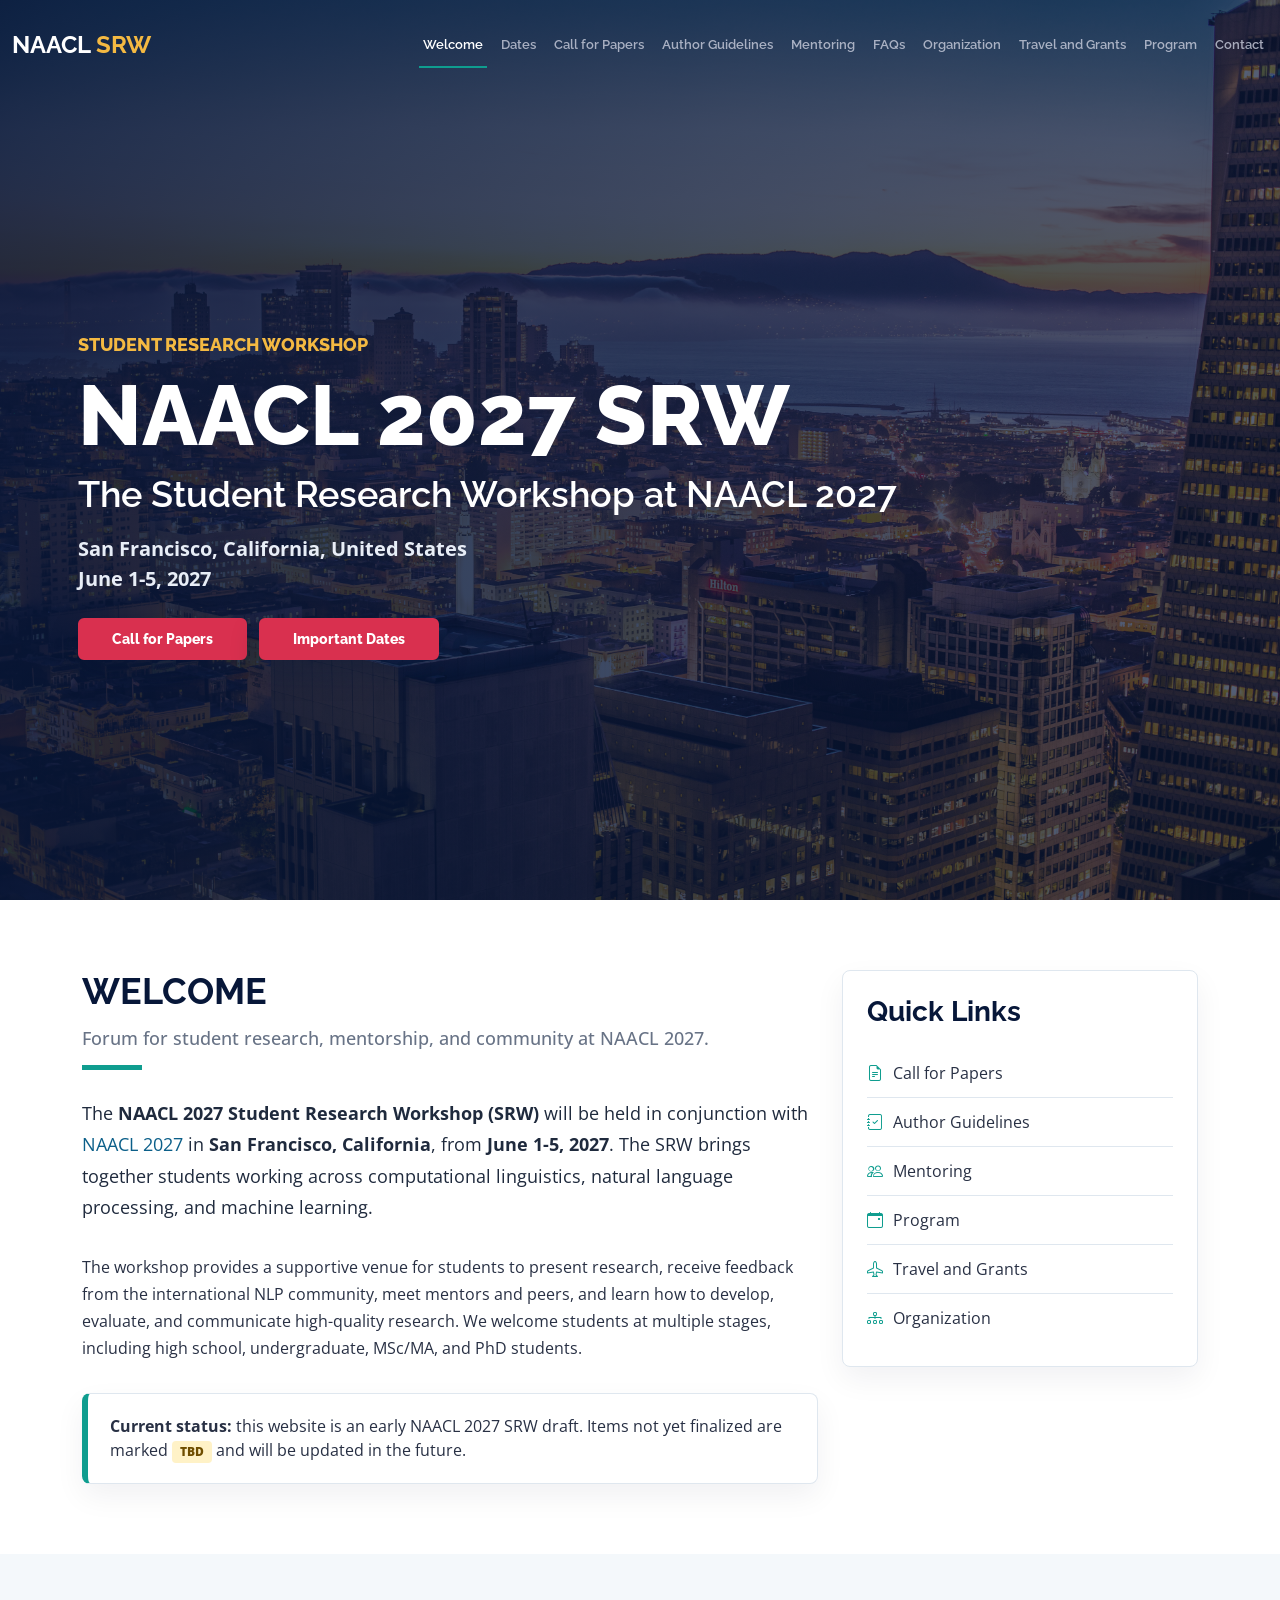
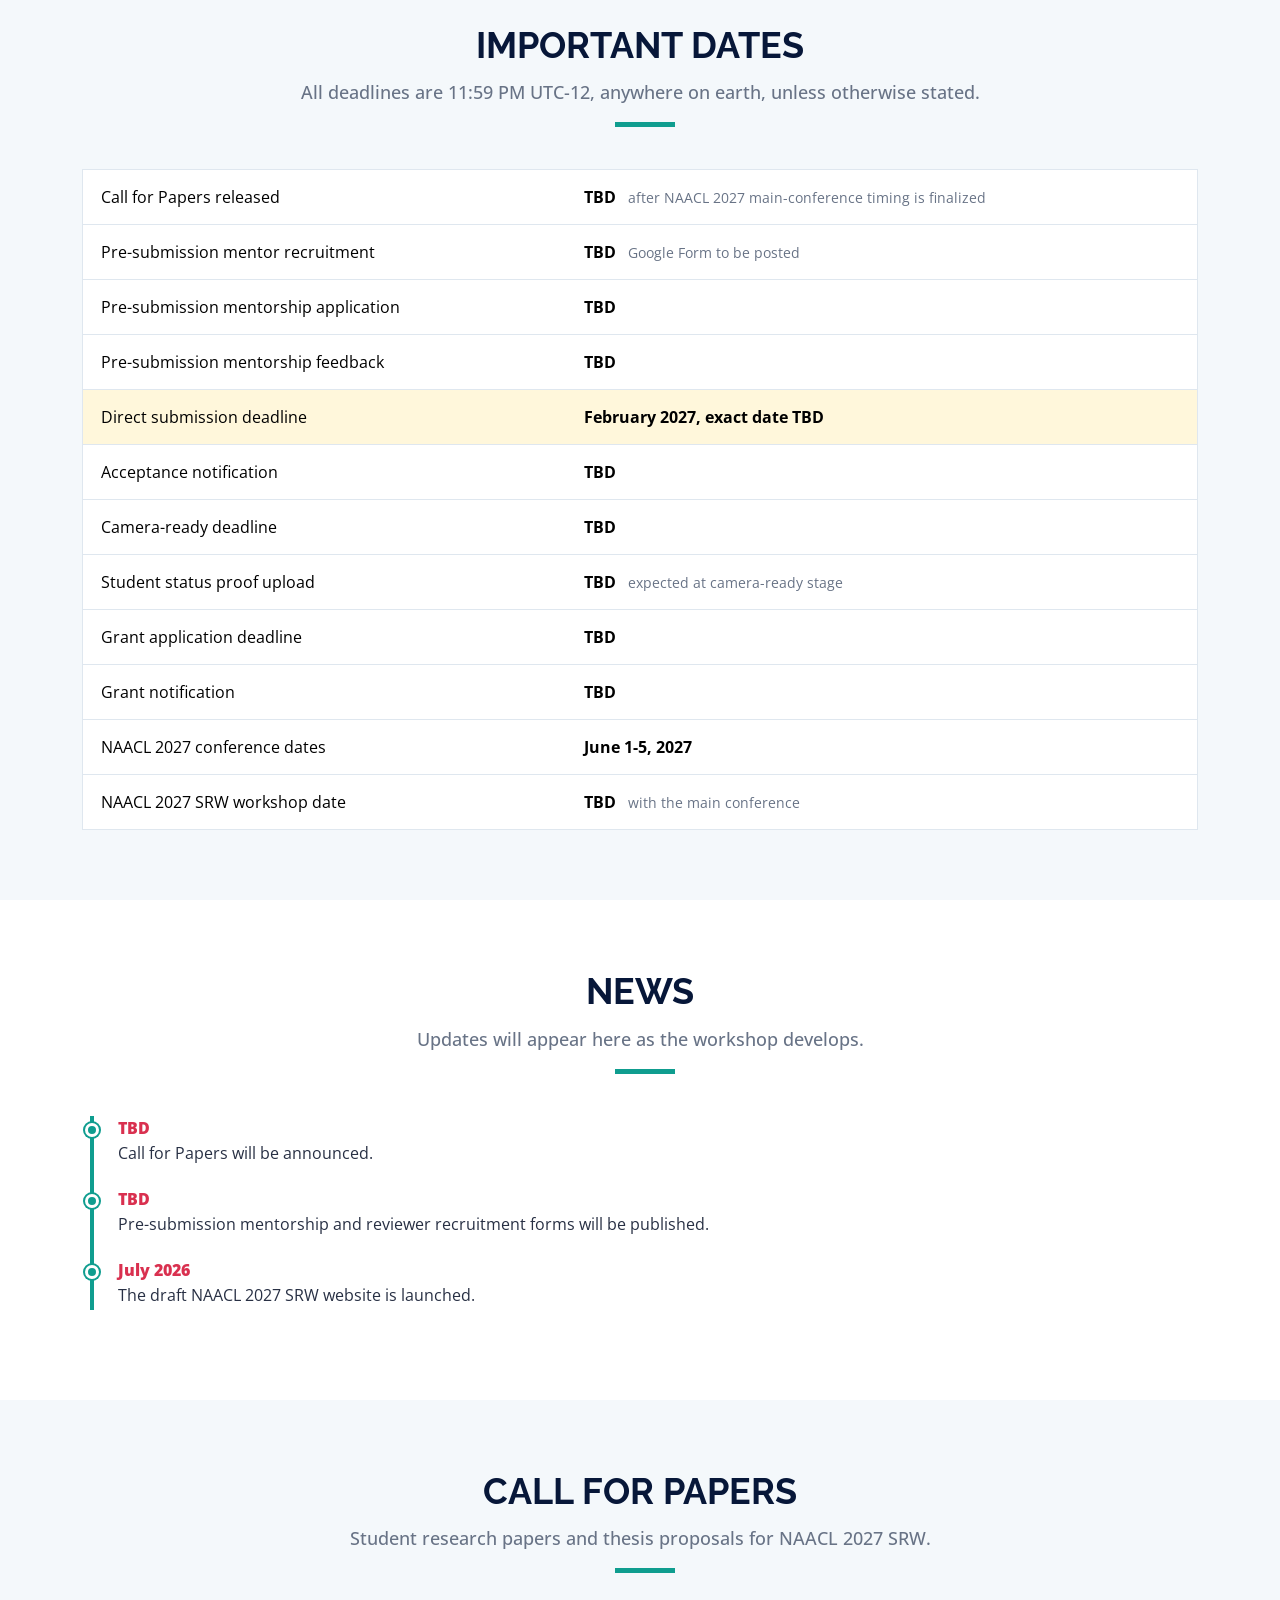
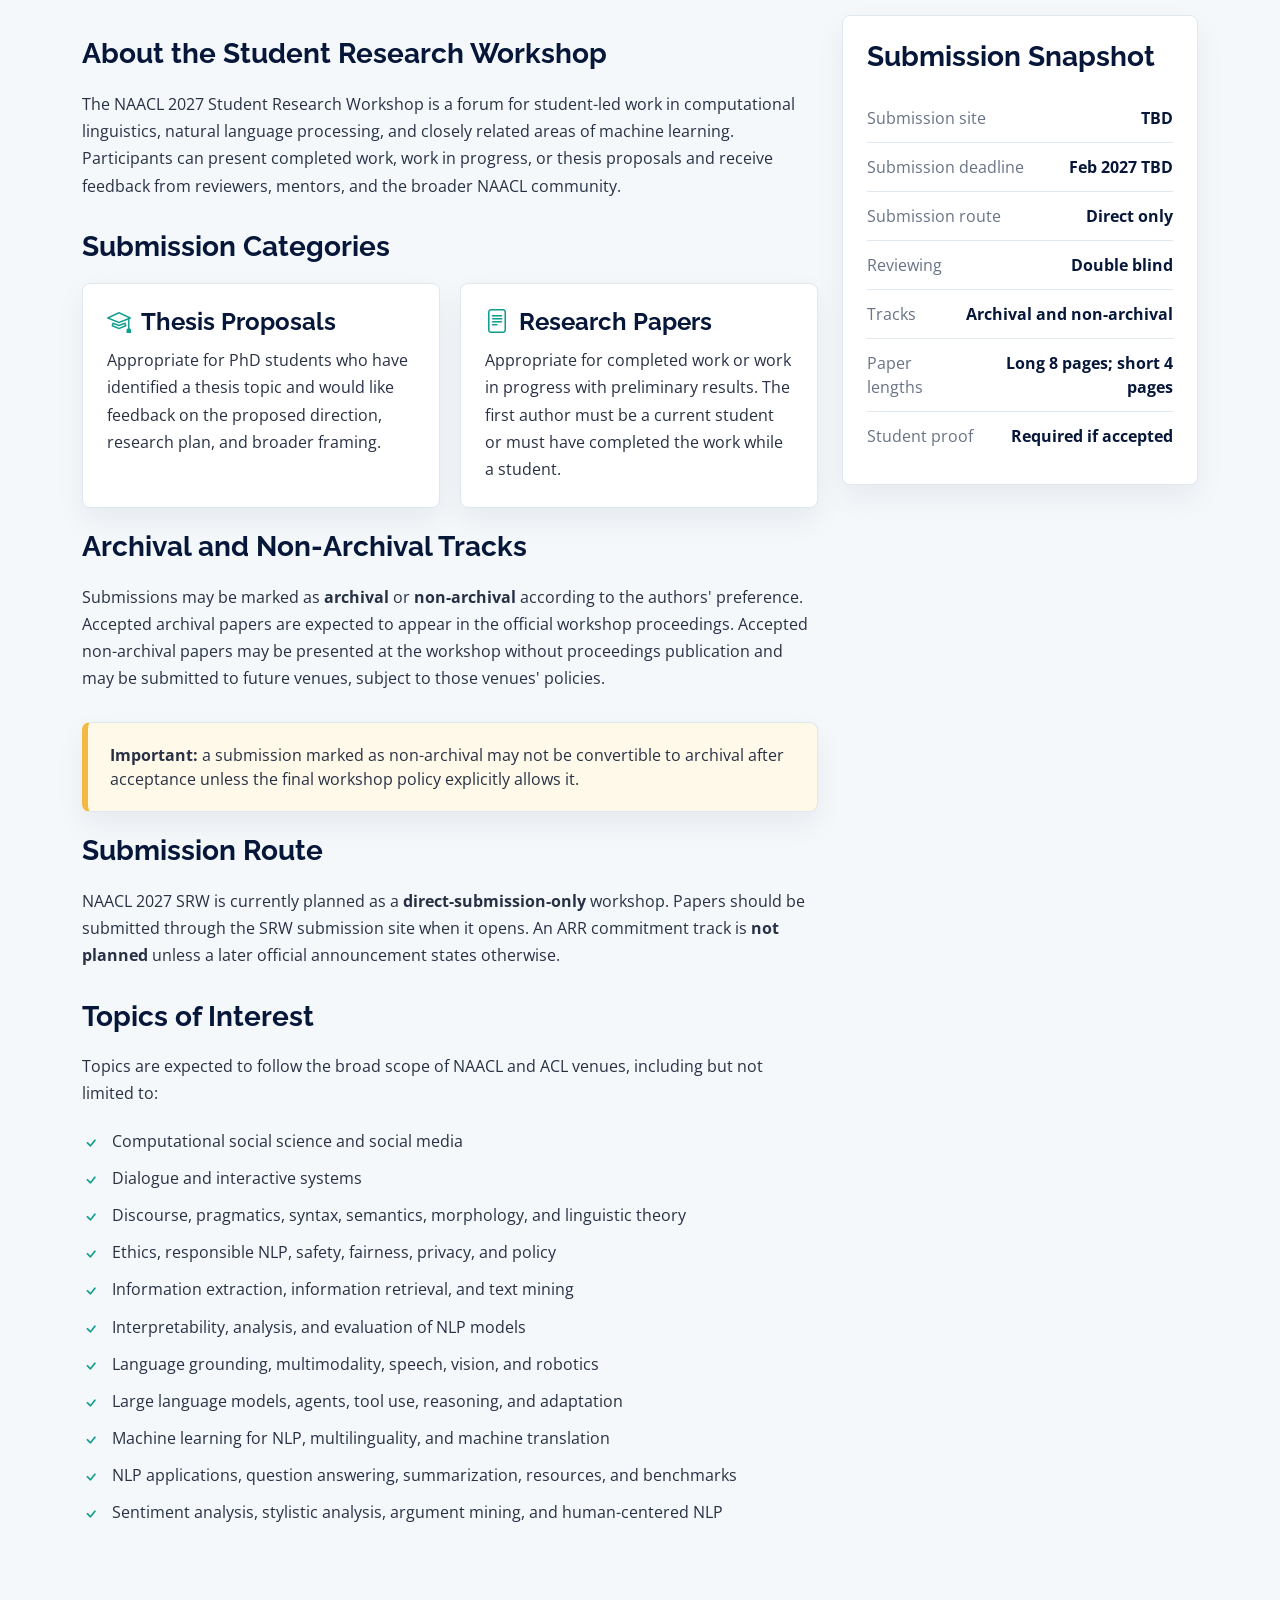
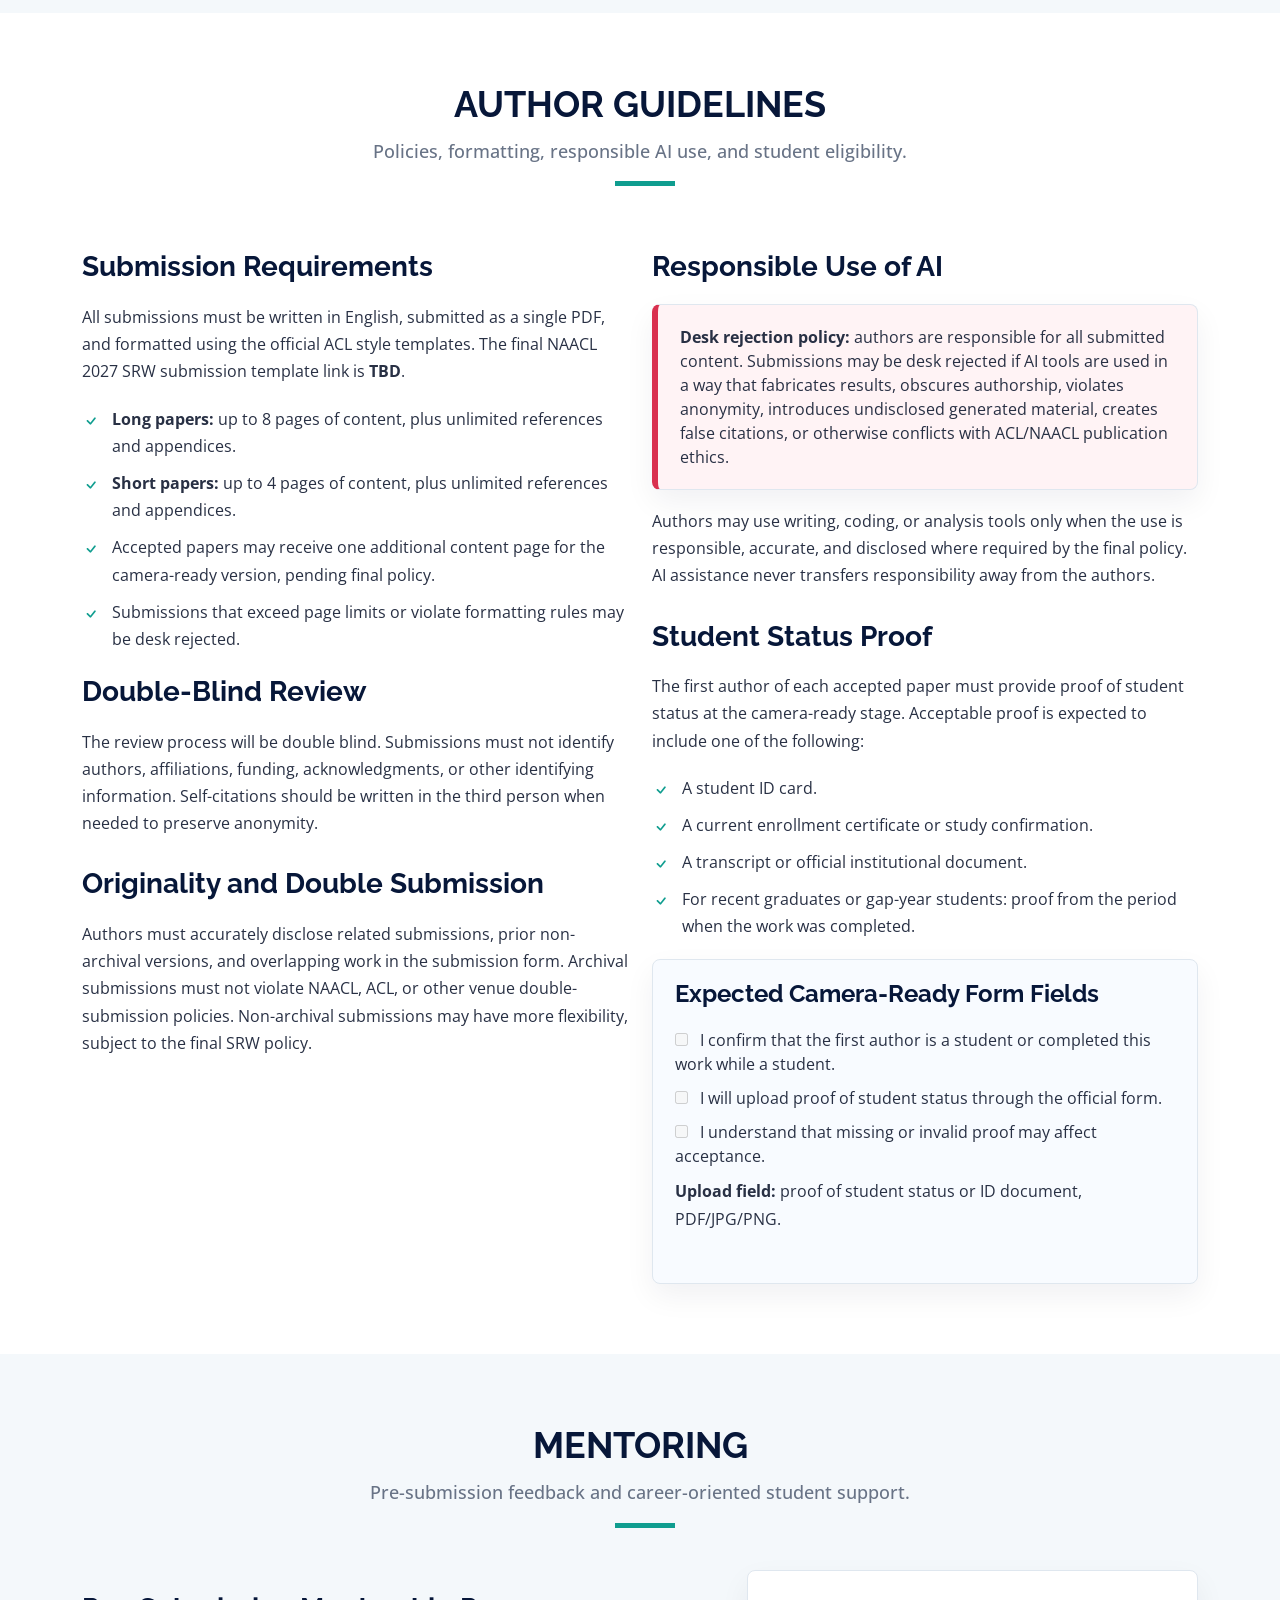
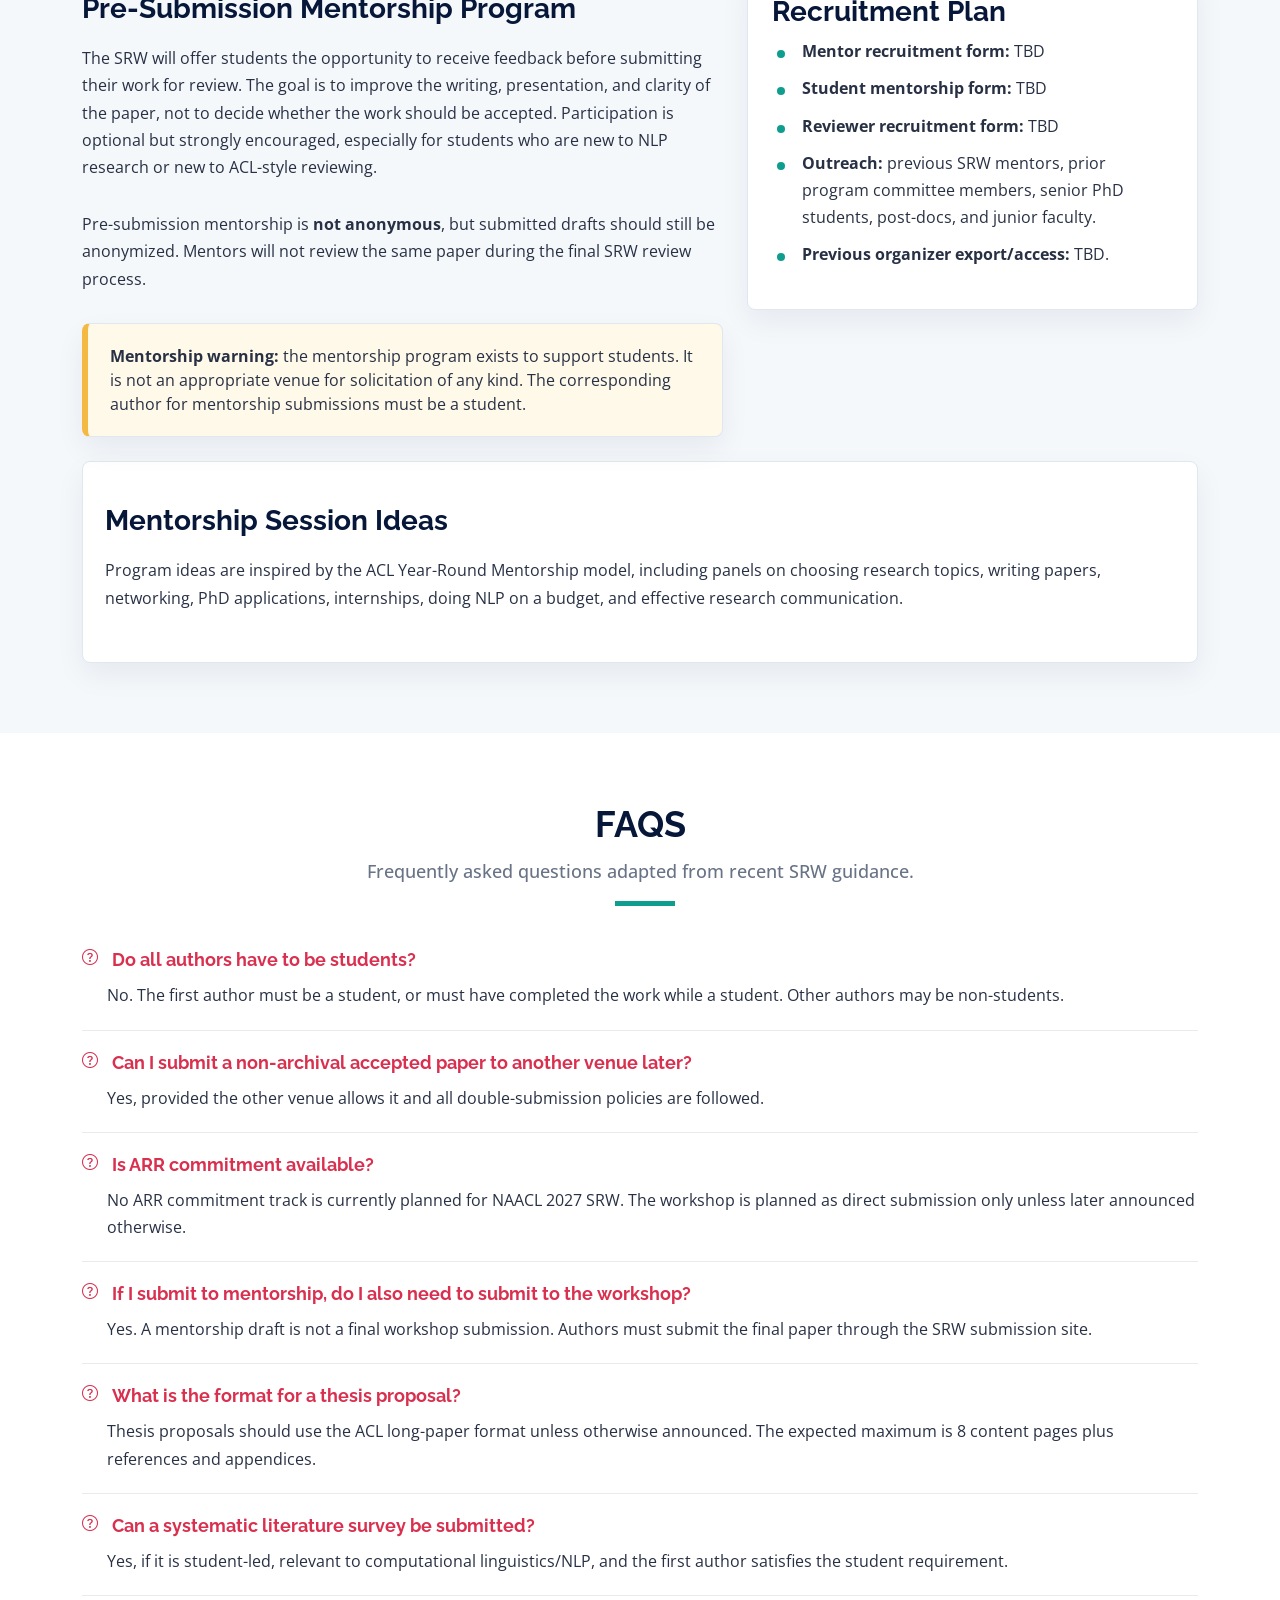
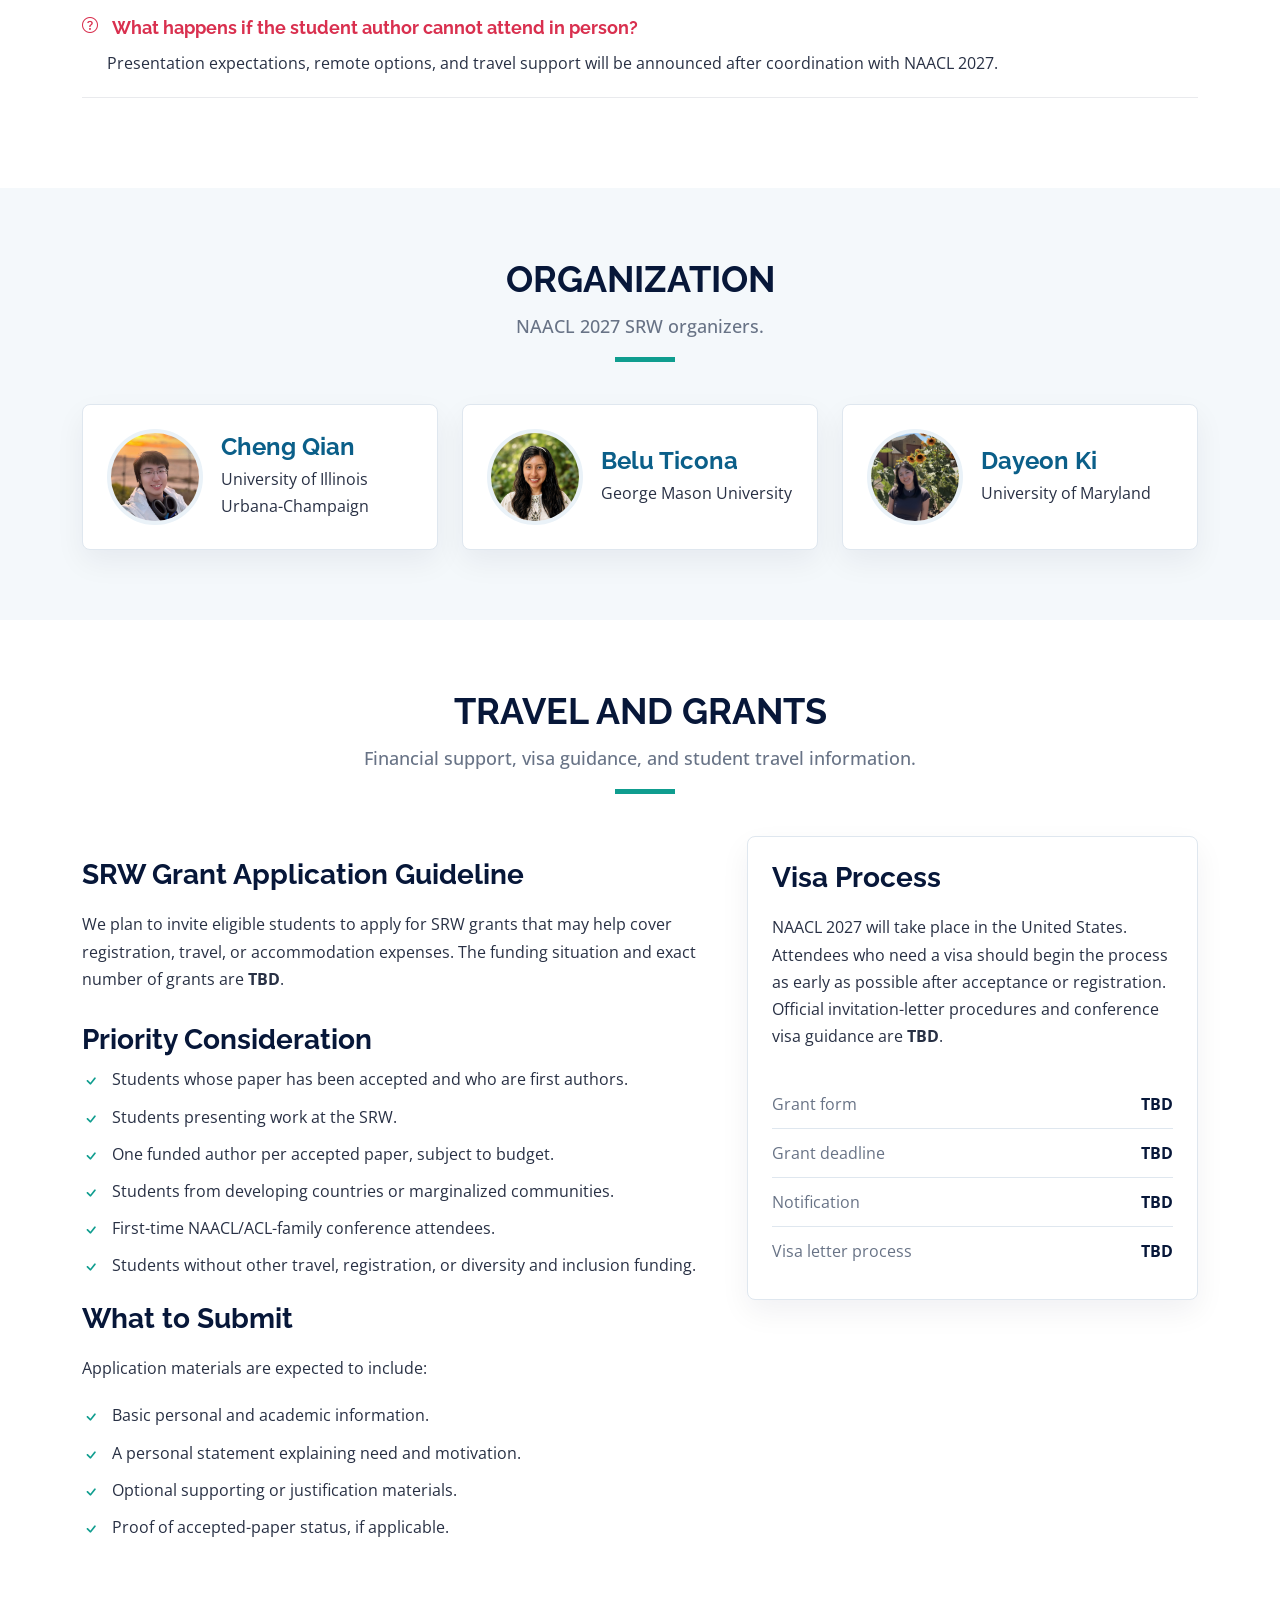
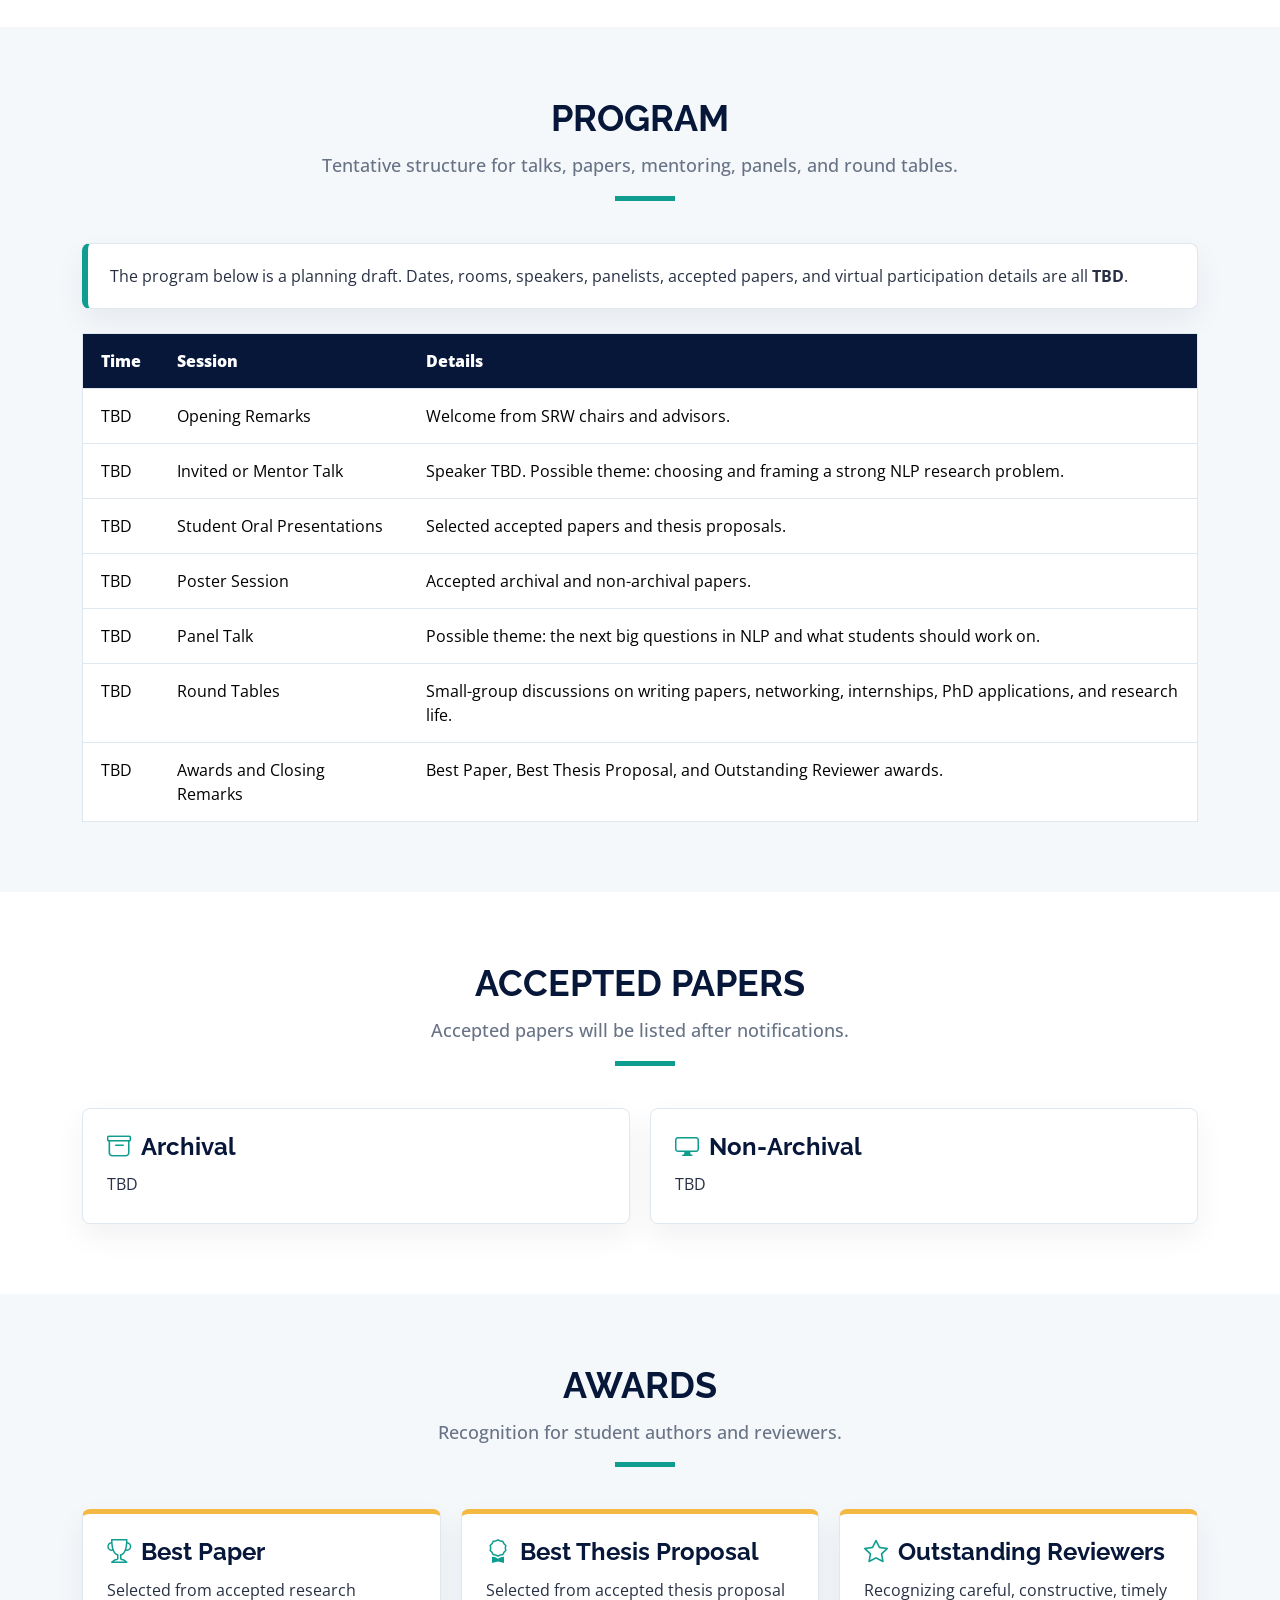
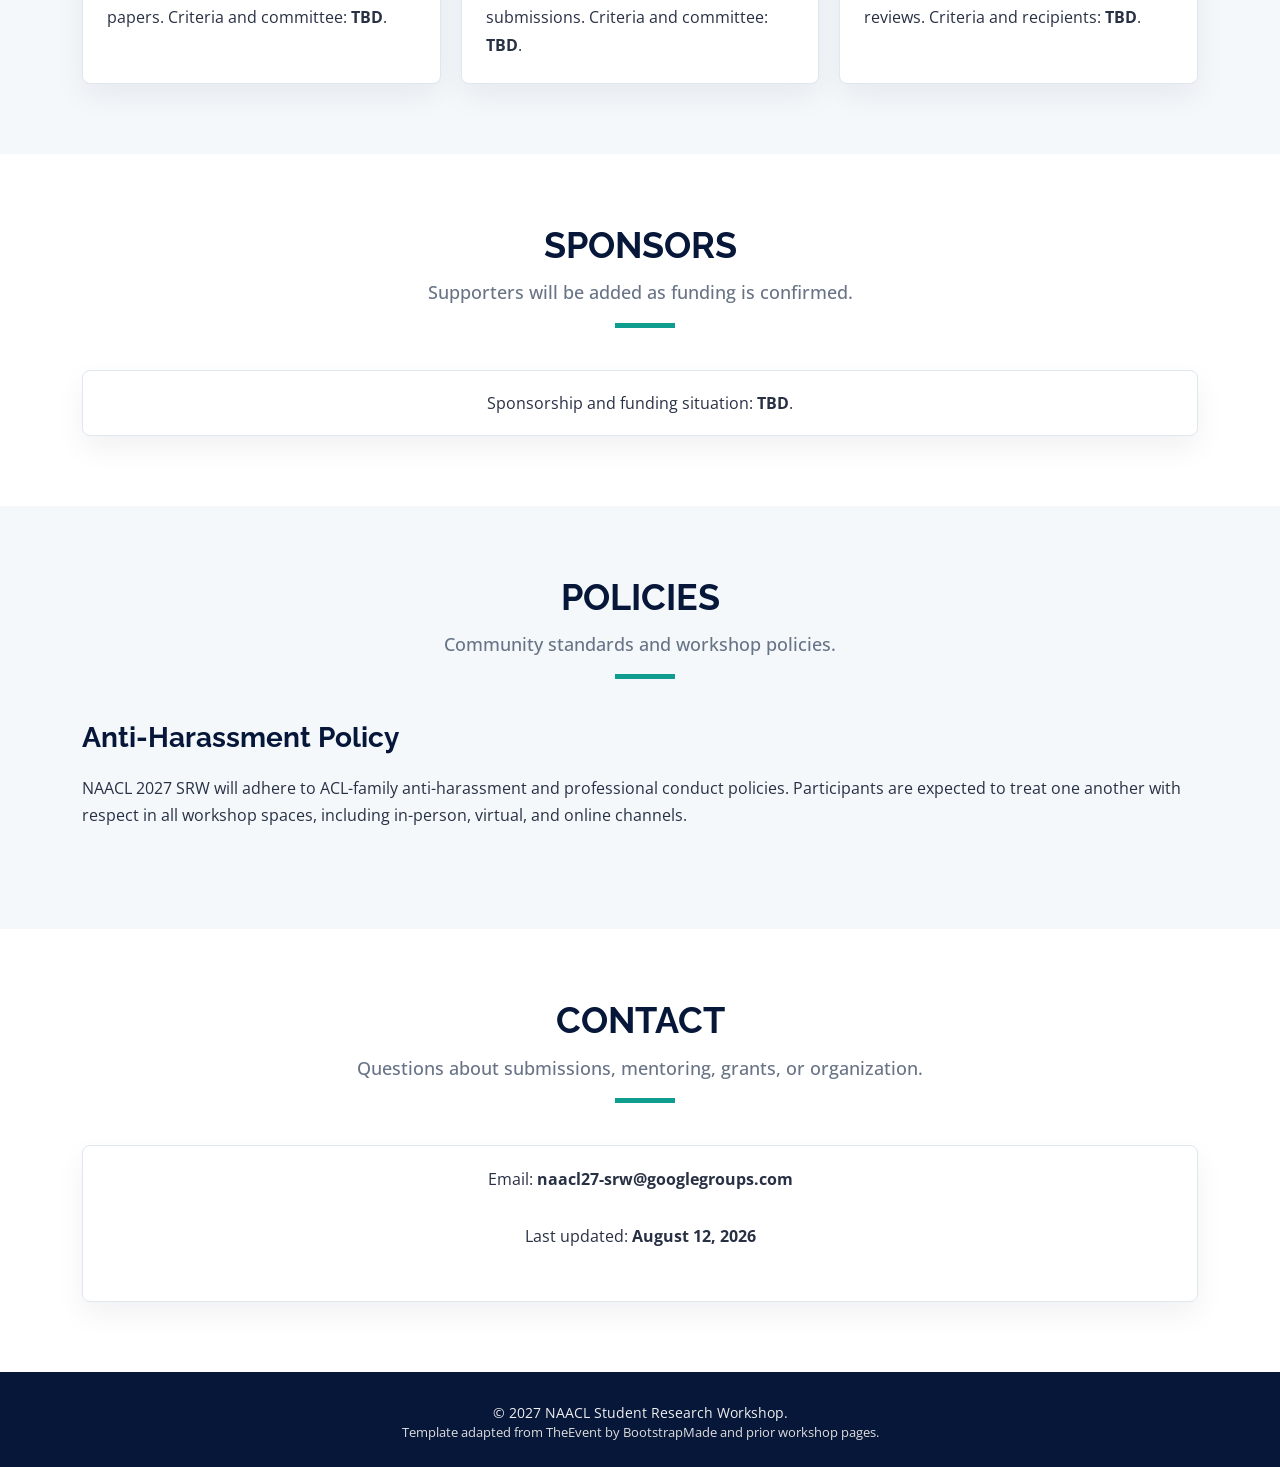
==== index.html @ 35b63b25 "first commit" ====
<!DOCTYPE html>
<html lang="en">

<head>
  <meta charset="utf-8">
  <meta content="width=device-width, initial-scale=1.0" name="viewport">

  <title>NAACL 2027 Student Research Workshop</title>
  <meta content="The NAACL 2027 Student Research Workshop, co-located with NAACL 2027 in San Francisco, California." name="description">
  <meta content="NAACL 2027, Student Research Workshop, SRW, NLP, computational linguistics, mentorship" name="keywords">

  <link href="assets/img/others/acl.png" rel="icon">
  <link href="assets/img/others/acl.png" rel="apple-touch-icon">

  <link href="https://fonts.googleapis.com/css?family=Open+Sans:300,300i,400,400i,700,700i|Raleway:300,400,500,700,800" rel="stylesheet">

  <link href="assets/vendor/aos/aos.css" rel="stylesheet">
  <link href="assets/vendor/bootstrap/css/bootstrap.min.css" rel="stylesheet">
  <link href="assets/vendor/bootstrap-icons/bootstrap-icons.css" rel="stylesheet">
  <link href="assets/vendor/glightbox/css/glightbox.min.css" rel="stylesheet">
  <link href="assets/vendor/swiper/swiper-bundle.min.css" rel="stylesheet">

  <link href="assets/css/style.css" rel="stylesheet">
</head>

<body>

  <header id="header" class="d-flex align-items-center">
    <div class="container-fluid container-xxl d-flex align-items-center">
      <div id="logo" class="me-auto">
        <h1><a href="#hero">NAACL<span> SRW</span></a></h1>
      </div>

      <nav id="navbar" class="navbar order-last order-lg-0">
        <ul>
          <li><a class="nav-link scrollto active" href="#hero">Welcome</a></li>
          <li><a class="nav-link scrollto" href="#dates">Dates</a></li>
          <li><a class="nav-link scrollto" href="#cfp">Call for Papers</a></li>
          <li><a class="nav-link scrollto" href="#author-guidelines">Author Guidelines</a></li>
          <li><a class="nav-link scrollto" href="#mentoring">Mentoring</a></li>
          <li><a class="nav-link scrollto" href="#faq">FAQs</a></li>
          <li><a class="nav-link scrollto" href="#organization">Organization</a></li>
          <li><a class="nav-link scrollto" href="#travel-grants">Travel and Grants</a></li>
          <li><a class="nav-link scrollto" href="#program">Program</a></li>
          <li><a class="nav-link scrollto" href="#contact">Contact</a></li>
        </ul>
        <i class="bi bi-list mobile-nav-toggle"></i>
      </nav>
    </div>
  </header>

  <section id="hero">
    <div class="hero-container" data-aos="zoom-in" data-aos-delay="150">
      <p class="hero-kicker">Student Research Workshop</p>
      <h1>NAACL 2027 SRW</h1>
      <h2>The Student Research Workshop at NAACL 2027</h2>
      <p class="hero-location">
        San Francisco, California, United States<br>
        June 1-5, 2027
      </p>
      <div class="hero-actions">
        <a class="about-btn scrollto" href="#cfp">Call for Papers</a>
        <a class="about-btn scrollto" href="#dates">Important Dates</a>
      </div>
    </div>
  </section>

  <main id="main">

    <section id="welcome" class="section-light">
      <div class="container" data-aos="fade-up">
        <div class="row gy-4 align-items-start">
          <div class="col-lg-8">
            <div class="section-header section-header-left">
              <h2>Welcome</h2>
              <p>Forum for student research, mentorship, and community at NAACL 2027.</p>
            </div>
            <p class="lead-copy">
              The <strong>NAACL 2027 Student Research Workshop (SRW)</strong> will be held in conjunction with
              <a href="https://2027.naacl.org/" target="_blank" rel="noopener noreferrer">NAACL 2027</a> in
              <strong>San Francisco, California</strong>, from <strong>June 1-5, 2027</strong>. The SRW brings together
              students working across computational linguistics, natural language processing, and machine learning.
            </p>
            <p>
              The workshop provides a supportive venue for students to present research, receive feedback from the
              international NLP community, meet mentors and peers, and learn how to develop, evaluate, and communicate
              high-quality research. We welcome students at multiple stages, including high school, undergraduate,
              MSc/MA, and PhD students.
            </p>
            <div class="notice-card accent-card">
              <strong>Current status:</strong> this website is an early NAACL 2027 SRW draft. Items not yet finalized are marked <span class="tag tag-soft">TBD</span> and will be updated in the future.
            </div>
          </div>
          <div class="col-lg-4">
            <div class="side-panel">
              <h3>Quick Links</h3>
              <a href="#cfp"><i class="bi bi-file-earmark-text"></i> Call for Papers</a>
              <a href="#author-guidelines"><i class="bi bi-journal-check"></i> Author Guidelines</a>
              <a href="#mentoring"><i class="bi bi-people"></i> Mentoring</a>
              <a href="#program"><i class="bi bi-calendar-event"></i> Program</a>
              <a href="#travel-grants"><i class="bi bi-airplane"></i> Travel and Grants</a>
              <a href="#organization"><i class="bi bi-diagram-3"></i> Organization</a>
            </div>
          </div>
        </div>
      </div>
    </section>

    <section id="dates" class="section-with-bg">
      <div class="container" data-aos="fade-up">
        <div class="section-header">
          <h2>Important Dates</h2>
          <p>All deadlines are 11:59 PM UTC-12, anywhere on earth, unless otherwise stated.</p>
        </div>

        <div class="table-responsive">
          <table class="schedule-table table align-middle">
            <tbody>
              <tr>
                <td>Call for Papers released</td>
                <td><strong>TBD</strong> <span class="muted-note">after NAACL 2027 main-conference timing is finalized</span></td>
              </tr>
              <tr>
                <td>Pre-submission mentor recruitment</td>
                <td><strong>TBD</strong> <span class="muted-note">Google Form to be posted</span></td>
              </tr>
              <tr>
                <td>Pre-submission mentorship application</td>
                <td><strong>TBD</strong></td>
              </tr>
              <tr>
                <td>Pre-submission mentorship feedback</td>
                <td><strong>TBD</strong></td>
              </tr>
              <tr class="highlight-row">
                <td>Direct submission deadline</td>
                <td><strong>February 2027, exact date TBD</strong></td>
              </tr>
              <tr>
                <td>Acceptance notification</td>
                <td><strong>TBD</strong></td>
              </tr>
              <tr>
                <td>Camera-ready deadline</td>
                <td><strong>TBD</strong></td>
              </tr>
              <tr>
                <td>Student status proof upload</td>
                <td><strong>TBD</strong> <span class="muted-note">expected at camera-ready stage</span></td>
              </tr>
              <tr>
                <td>Grant application deadline</td>
                <td><strong>TBD</strong></td>
              </tr>
              <tr>
                <td>Grant notification</td>
                <td><strong>TBD</strong></td>
              </tr>
              <tr>
                <td>NAACL 2027 conference dates</td>
                <td><strong>June 1-5, 2027</strong></td>
              </tr>
              <tr>
                <td>NAACL 2027 SRW workshop date</td>
                <td><strong>TBD</strong> <span class="muted-note">with the main conference</span></td>
              </tr>
            </tbody>
          </table>
        </div>
      </div>
    </section>

    <section id="news">
      <div class="container" data-aos="fade-up">
        <div class="section-header">
          <h2>News</h2>
          <p>Updates will appear here as the workshop develops.</p>
        </div>
        <div class="timeline-list">
          <div class="timeline-item">
            <span>TBD</span>
            <p>Call for Papers will be announced.</p>
          </div>
          <div class="timeline-item">
            <span>TBD</span>
            <p>Pre-submission mentorship and reviewer recruitment forms will be published.</p>
          </div>
          <div class="timeline-item">
            <span>July 2026</span>
            <p>The draft NAACL 2027 SRW website is launched.</p>
          </div>
        </div>
      </div>
    </section>

    <section id="cfp" class="section-with-bg">
      <div class="container" data-aos="fade-up">
        <div class="section-header">
          <h2>Call for Papers</h2>
          <p>Student research papers and thesis proposals for NAACL 2027 SRW.</p>
        </div>

        <div class="row gy-4">
          <div class="col-lg-8">
            <h3>About the Student Research Workshop</h3>
            <p>
              The NAACL 2027 Student Research Workshop is a forum for student-led work in computational linguistics,
              natural language processing, and closely related areas of machine learning. Participants can present
              completed work, work in progress, or thesis proposals and receive feedback from reviewers, mentors, and
              the broader NAACL community.
            </p>

            <h3>Submission Categories</h3>
            <div class="info-grid two-col">
              <div class="info-card">
                <h4><i class="bi bi-mortarboard"></i> Thesis Proposals</h4>
                <p>
                  Appropriate for PhD students who have identified a thesis topic and would like feedback on the
                  proposed direction, research plan, and broader framing.
                </p>
              </div>
              <div class="info-card">
                <h4><i class="bi bi-file-text"></i> Research Papers</h4>
                <p>
                  Appropriate for completed work or work in progress with preliminary results. The first author must
                  be a current student or must have completed the work while a student.
                </p>
              </div>
            </div>

            <h3>Archival and Non-Archival Tracks</h3>
            <p>
              Submissions may be marked as <strong>archival</strong> or <strong>non-archival</strong> according to the
              authors' preference. Accepted archival papers are expected to appear in the official workshop proceedings.
              Accepted non-archival papers may be presented at the workshop without proceedings publication and may be
              submitted to future venues, subject to those venues' policies.
            </p>
            <div class="notice-card warning-card">
              <strong>Important:</strong> a submission marked as non-archival may not be convertible to archival after
              acceptance unless the final workshop policy explicitly allows it.
            </div>

            <h3>Submission Route</h3>
            <p>
              NAACL 2027 SRW is currently planned as a <strong>direct-submission-only</strong> workshop. Papers should
              be submitted through the SRW submission site when it opens. An ARR commitment track is
              <strong>not planned</strong> unless a later official announcement states otherwise.
            </p>

            <h3>Topics of Interest</h3>
            <p>Topics are expected to follow the broad scope of NAACL and ACL venues, including but not limited to:</p>
            <ul class="check-list">
              <li>Computational social science and social media</li>
              <li>Dialogue and interactive systems</li>
              <li>Discourse, pragmatics, syntax, semantics, morphology, and linguistic theory</li>
              <li>Ethics, responsible NLP, safety, fairness, privacy, and policy</li>
              <li>Information extraction, information retrieval, and text mining</li>
              <li>Interpretability, analysis, and evaluation of NLP models</li>
              <li>Language grounding, multimodality, speech, vision, and robotics</li>
              <li>Large language models, agents, tool use, reasoning, and adaptation</li>
              <li>Machine learning for NLP, multilinguality, and machine translation</li>
              <li>NLP applications, question answering, summarization, resources, and benchmarks</li>
              <li>Sentiment analysis, stylistic analysis, argument mining, and human-centered NLP</li>
            </ul>
          </div>

          <div class="col-lg-4">
            <div class="side-panel sticky-panel">
              <h3>Submission Snapshot</h3>
              <div class="snapshot-row">
                <span>Submission site</span>
                <strong>TBD</strong>
              </div>
              <div class="snapshot-row">
                <span>Submission deadline</span>
                <strong>Feb 2027 TBD</strong>
              </div>
              <div class="snapshot-row">
                <span>Submission route</span>
                <strong>Direct only</strong>
              </div>
              <div class="snapshot-row">
                <span>Reviewing</span>
                <strong>Double blind</strong>
              </div>
              <div class="snapshot-row">
                <span>Tracks</span>
                <strong>Archival and non-archival</strong>
              </div>
              <div class="snapshot-row">
                <span>Paper lengths</span>
                <strong>Long 8 pages; short 4 pages</strong>
              </div>
              <div class="snapshot-row">
                <span>Student proof</span>
                <strong>Required if accepted</strong>
              </div>
            </div>
          </div>
        </div>
      </div>
    </section>

    <section id="author-guidelines">
      <div class="container" data-aos="fade-up">
        <div class="section-header">
          <h2>Author Guidelines</h2>
          <p>Policies, formatting, responsible AI use, and student eligibility.</p>
        </div>

        <div class="row gy-4">
          <div class="col-lg-6">
            <h3>Submission Requirements</h3>
            <p>
              All submissions must be written in English, submitted as a single PDF, and formatted using the official
              ACL style templates. The final NAACL 2027 SRW submission template link is <strong>TBD</strong>.
            </p>
            <ul class="check-list">
              <li><strong>Long papers:</strong> up to 8 pages of content, plus unlimited references and appendices.</li>
              <li><strong>Short papers:</strong> up to 4 pages of content, plus unlimited references and appendices.</li>
              <li>Accepted papers may receive one additional content page for the camera-ready version, pending final policy.</li>
              <li>Submissions that exceed page limits or violate formatting rules may be desk rejected.</li>
            </ul>

            <h3>Double-Blind Review</h3>
            <p>
              The review process will be double blind. Submissions must not identify authors, affiliations, funding,
              acknowledgments, or other identifying information. Self-citations should be written in the third person
              when needed to preserve anonymity.
            </p>

            <h3>Originality and Double Submission</h3>
            <p>
              Authors must accurately disclose related submissions, prior non-archival versions, and overlapping work in
              the submission form. Archival submissions must not violate NAACL, ACL, or other venue double-submission
              policies. Non-archival submissions may have more flexibility, subject to the final SRW policy.
            </p>
          </div>

          <div class="col-lg-6">
            <h3>Responsible Use of AI</h3>
            <div class="notice-card danger-card">
              <strong>Desk rejection policy:</strong> authors are responsible for all submitted content. Submissions may
              be desk rejected if AI tools are used in a way that fabricates results, obscures authorship, violates
              anonymity, introduces undisclosed generated material, creates false citations, or otherwise conflicts with
              ACL/NAACL publication ethics.
            </div>
            <p>
              Authors may use writing, coding, or analysis tools only when the use is responsible, accurate, and
              disclosed where required by the final policy. AI assistance never transfers responsibility away from the
              authors.
            </p>

            <h3>Student Status Proof</h3>
            <p>
              The first author of each accepted paper must provide proof of student status at the camera-ready stage.
              Acceptable proof is expected to include one of the following:
            </p>
            <ul class="check-list">
              <li>A student ID card.</li>
              <li>A current enrollment certificate or study confirmation.</li>
              <li>A transcript or official institutional document.</li>
              <li>For recent graduates or gap-year students: proof from the period when the work was completed.</li>
            </ul>
            <div class="form-preview">
              <h4>Expected Camera-Ready Form Fields</h4>
              <label><input type="checkbox" disabled> I confirm that the first author is a student or completed this work while a student.</label>
              <label><input type="checkbox" disabled> I will upload proof of student status through the official form.</label>
              <label><input type="checkbox" disabled> I understand that missing or invalid proof may affect acceptance.</label>
              <p><strong>Upload field:</strong> proof of student status or ID document, PDF/JPG/PNG.</p>
            </div>
          </div>
        </div>
      </div>
    </section>

    <section id="mentoring" class="section-with-bg">
      <div class="container" data-aos="fade-up">
        <div class="section-header">
          <h2>Mentoring</h2>
          <p>Pre-submission feedback and career-oriented student support.</p>
        </div>

        <div class="row gy-4">
          <div class="col-lg-7">
            <h3>Pre-Submission Mentorship Program</h3>
            <p>
              The SRW will offer students the opportunity to receive feedback before submitting their work for review.
              The goal is to improve the writing, presentation, and clarity of the paper, not to decide whether the work
              should be accepted. Participation is optional but strongly encouraged, especially for students who are new
              to NLP research or new to ACL-style reviewing.
            </p>
            <p>
              Pre-submission mentorship is <strong>not anonymous</strong>, but submitted drafts should still be
              anonymized. Mentors will not review the same paper during the final SRW review process.
            </p>
            <div class="notice-card warning-card">
              <strong>Mentorship warning:</strong> the mentorship program exists to support students. It is not an
              appropriate venue for solicitation of any kind. The corresponding author for mentorship submissions must
              be a student.
            </div>
          </div>

          <div class="col-lg-5">
            <div class="side-panel">
              <h3>Recruitment Plan</h3>
              <ul class="compact-list">
                <li><strong>Mentor recruitment form:</strong> TBD</li>
                <li><strong>Student mentorship form:</strong> TBD</li>
                <li><strong>Reviewer recruitment form:</strong> TBD</li>
                <li><strong>Outreach:</strong> previous SRW mentors, prior program committee members, senior PhD students, post-docs, and junior faculty.</li>
                <li><strong>Previous organizer export/access:</strong> TBD.</li>
              </ul>
            </div>
          </div>
        </div>

        <div class="program-note mt-4">
          <h3>Mentorship Session Ideas</h3>
          <p>
            Program ideas are inspired by the ACL Year-Round Mentorship model, including panels on choosing research
            topics, writing papers, networking, PhD applications, internships, doing NLP on a budget, and effective
            research communication.
          </p>
        </div>
      </div>
    </section>

    <section id="faq">
      <div class="container" data-aos="fade-up">
        <div class="section-header">
          <h2>FAQs</h2>
          <p>Frequently asked questions adapted from recent SRW guidance.</p>
        </div>

        <ul class="faq-list">
          <li>
            <div class="question"><i class="bi bi-question-circle"></i> Do all authors have to be students?</div>
            <p>No. The first author must be a student, or must have completed the work while a student. Other authors may be non-students.</p>
          </li>
          <li>
            <div class="question"><i class="bi bi-question-circle"></i> Can I submit a non-archival accepted paper to another venue later?</div>
            <p>Yes, provided the other venue allows it and all double-submission policies are followed.</p>
          </li>
          <li>
            <div class="question"><i class="bi bi-question-circle"></i> Is ARR commitment available?</div>
            <p>No ARR commitment track is currently planned for NAACL 2027 SRW. The workshop is planned as direct submission only unless later announced otherwise.</p>
          </li>
          <li>
            <div class="question"><i class="bi bi-question-circle"></i> If I submit to mentorship, do I also need to submit to the workshop?</div>
            <p>Yes. A mentorship draft is not a final workshop submission. Authors must submit the final paper through the SRW submission site.</p>
          </li>
          <li>
            <div class="question"><i class="bi bi-question-circle"></i> What is the format for a thesis proposal?</div>
            <p>Thesis proposals should use the ACL long-paper format unless otherwise announced. The expected maximum is 8 content pages plus references and appendices.</p>
          </li>
          <li>
            <div class="question"><i class="bi bi-question-circle"></i> Can a systematic literature survey be submitted?</div>
            <p>Yes, if it is student-led, relevant to computational linguistics/NLP, and the first author satisfies the student requirement.</p>
          </li>
          <li>
            <div class="question"><i class="bi bi-question-circle"></i> What happens if the student author cannot attend in person?</div>
            <p>Presentation expectations, remote options, and travel support will be announced after coordination with NAACL 2027.</p>
          </li>
        </ul>
      </div>
    </section>

    <section id="organization" class="section-with-bg">
      <div class="container" data-aos="fade-up">
        <div class="section-header">
          <h2>Organization</h2>
          <p>NAACL 2027 SRW organizers.</p>
        </div>

        <div class="row gy-4 justify-content-center">
          <div class="col-lg-4 col-md-6">
            <div class="org-block">
              <div class="person-card">
                <img src="assets/img/organizers/profile_cheng.jpg" alt="Cheng Qian">
                <div>
                  <h4><a href="https://qiancheng0.github.io/" target="_blank" rel="noopener noreferrer">Cheng Qian</a></h4>
                  <p>University of Illinois Urbana-Champaign</p>
                </div>
              </div>
            </div>
          </div>

          <div class="col-lg-4 col-md-6">
            <div class="org-block">
              <div class="person-card">
                <img src="assets/img/organizers/profile_belu.png" alt="Belu Ticona">
                <div>
                  <h4><a href="https://beluticona.github.io/" target="_blank" rel="noopener noreferrer">Belu Ticona</a></h4>
                  <p>George Mason University</p>
                </div>
              </div>
            </div>
          </div>

          <div class="col-lg-4 col-md-6">
            <div class="org-block">
              <div class="person-card">
                <img src="assets/img/organizers/profile_dayeon.png" alt="Dayeon Ki">
                <div>
                  <h4><a href="https://dayeonki.github.io/" target="_blank" rel="noopener noreferrer">Dayeon Ki</a></h4>
                  <p>University of Maryland</p>
                </div>
              </div>
            </div>
          </div>
        </div>
      </div>
    </section>

    <section id="travel-grants">
      <div class="container" data-aos="fade-up">
        <div class="section-header">
          <h2>Travel and Grants</h2>
          <p>Financial support, visa guidance, and student travel information.</p>
        </div>

        <div class="row gy-4">
          <div class="col-lg-7">
            <h3>SRW Grant Application Guideline</h3>
            <p>
              We plan to invite eligible students to apply for SRW grants that may help cover registration, travel, or
              accommodation expenses. The funding situation and exact number of grants are <strong>TBD</strong>.
            </p>

            <h3>Priority Consideration</h3>
            <ul class="check-list">
              <li>Students whose paper has been accepted and who are first authors.</li>
              <li>Students presenting work at the SRW.</li>
              <li>One funded author per accepted paper, subject to budget.</li>
              <li>Students from developing countries or marginalized communities.</li>
              <li>First-time NAACL/ACL-family conference attendees.</li>
              <li>Students without other travel, registration, or diversity and inclusion funding.</li>
            </ul>

            <h3>What to Submit</h3>
            <p>Application materials are expected to include:</p>
            <ul class="check-list">
              <li>Basic personal and academic information.</li>
              <li>A personal statement explaining need and motivation.</li>
              <li>Optional supporting or justification materials.</li>
              <li>Proof of accepted-paper status, if applicable.</li>
            </ul>
          </div>

          <div class="col-lg-5">
            <div class="side-panel">
              <h3>Visa Process</h3>
              <p>
                NAACL 2027 will take place in the United States. Attendees who need a visa should begin the process as
                early as possible after acceptance or registration. Official invitation-letter procedures and conference
                visa guidance are <strong>TBD</strong>.
              </p>
              <div class="snapshot-row">
                <span>Grant form</span>
                <strong>TBD</strong>
              </div>
              <div class="snapshot-row">
                <span>Grant deadline</span>
                <strong>TBD</strong>
              </div>
              <div class="snapshot-row">
                <span>Notification</span>
                <strong>TBD</strong>
              </div>
              <div class="snapshot-row">
                <span>Visa letter process</span>
                <strong>TBD</strong>
              </div>
            </div>
          </div>
        </div>
      </div>
    </section>

    <section id="program" class="section-with-bg">
      <div class="container" data-aos="fade-up">
        <div class="section-header">
          <h2>Program</h2>
          <p>Tentative structure for talks, papers, mentoring, panels, and round tables.</p>
        </div>

        <div class="notice-card accent-card">
          The program below is a planning draft. Dates, rooms, speakers, panelists, accepted papers, and virtual
          participation details are all <strong>TBD</strong>.
        </div>

        <div class="table-responsive mt-4">
          <table class="schedule-table table align-middle">
            <thead>
              <tr>
                <th>Time</th>
                <th>Session</th>
                <th>Details</th>
              </tr>
            </thead>
            <tbody>
              <tr>
                <td>TBD</td>
                <td>Opening Remarks</td>
                <td>Welcome from SRW chairs and advisors.</td>
              </tr>
              <tr>
                <td>TBD</td>
                <td>Invited or Mentor Talk</td>
                <td>Speaker TBD. Possible theme: choosing and framing a strong NLP research problem.</td>
              </tr>
              <tr>
                <td>TBD</td>
                <td>Student Oral Presentations</td>
                <td>Selected accepted papers and thesis proposals.</td>
              </tr>
              <tr>
                <td>TBD</td>
                <td>Poster Session</td>
                <td>Accepted archival and non-archival papers.</td>
              </tr>
              <tr>
                <td>TBD</td>
                <td>Panel Talk</td>
                <td>Possible theme: the next big questions in NLP and what students should work on.</td>
              </tr>
              <tr>
                <td>TBD</td>
                <td>Round Tables</td>
                <td>Small-group discussions on writing papers, networking, internships, PhD applications, and research life.</td>
              </tr>
              <tr>
                <td>TBD</td>
                <td>Awards and Closing Remarks</td>
                <td>Best Paper, Best Thesis Proposal, and Outstanding Reviewer awards.</td>
              </tr>
            </tbody>
          </table>
        </div>

        <!-- <div class="program-note mt-4">
          <h3>Potential Speaker and Panelist Pool</h3>
          <p>
            Confirmed NAACL 2027 SRW speakers and panelists are <strong>TBD</strong>. For planning inspiration, the ACL
            Year-Round Mentorship program has featured mentors and speakers such as Rada Mihalcea, Saif M. Mohammad,
            Soujanya Poria, Mohit Bansal, Barbara Plank, Jian Su, Malihe Alikhani, Kalika Bali, Vinodkumar Prabhakaran,
            Mrinmaya Sachan, Lingpeng Kong, Priyanka Agrawal, Scott Hale, Elisa Ferracane, Tim Baldwin, Luciana Benotti,
            Dirk Hovy, Min-Yen Kan, and Sebastian Ruder.
          </p>
        </div> -->
      </div>
    </section>

    <section id="accepted-papers">
      <div class="container" data-aos="fade-up">
        <div class="section-header">
          <h2>Accepted Papers</h2>
          <p>Accepted papers will be listed after notifications.</p>
        </div>
        <div class="info-grid two-col">
          <div class="info-card">
            <h4><i class="bi bi-archive"></i> Archival</h4>
            <p>TBD</p>
          </div>
          <div class="info-card">
            <h4><i class="bi bi-display"></i> Non-Archival</h4>
            <p>TBD</p>
          </div>
        </div>
      </div>
    </section>

    <section id="awards" class="section-with-bg">
      <div class="container" data-aos="fade-up">
        <div class="section-header">
          <h2>Awards</h2>
          <p>Recognition for student authors and reviewers.</p>
        </div>
        <div class="info-grid three-col">
          <div class="info-card award-card">
            <h4><i class="bi bi-trophy"></i> Best Paper</h4>
            <p>Selected from accepted research papers. Criteria and committee: <strong>TBD</strong>.</p>
          </div>
          <div class="info-card award-card">
            <h4><i class="bi bi-award"></i> Best Thesis Proposal</h4>
            <p>Selected from accepted thesis proposal submissions. Criteria and committee: <strong>TBD</strong>.</p>
          </div>
          <div class="info-card award-card">
            <h4><i class="bi bi-star"></i> Outstanding Reviewers</h4>
            <p>Recognizing careful, constructive, timely reviews. Criteria and recipients: <strong>TBD</strong>.</p>
          </div>
        </div>
      </div>
    </section>

    <section id="sponsors">
      <div class="container" data-aos="fade-up">
        <div class="section-header">
          <h2>Sponsors</h2>
          <p>Supporters will be added as funding is confirmed.</p>
        </div>
        <div class="notice-card">
          Sponsorship and funding situation: <strong>TBD</strong>.
        </div>
      </div>
    </section>

    <section id="policies" class="section-with-bg">
      <div class="container" data-aos="fade-up">
        <div class="section-header">
          <h2>Policies</h2>
          <p>Community standards and workshop policies.</p>
        </div>
        <h3>Anti-Harassment Policy</h3>
        <p>
          NAACL 2027 SRW will adhere to ACL-family anti-harassment and professional conduct policies. Participants are
          expected to treat one another with respect in all workshop spaces, including in-person, virtual, and online channels.
        </p>
      </div>
    </section>

    <section id="contact">
      <div class="container" data-aos="fade-up">
        <div class="section-header">
          <h2>Contact</h2>
          <p>Questions about submissions, mentoring, grants, or organization.</p>
        </div>
        <div class="contact-box">
          <p>Email: <strong>naacl27-srw@googlegroups.com</strong></p>
          <p>Last updated: <strong>August 12, 2026</strong></p>
        </div>
      </div>
    </section>

  </main>

  <footer id="footer">
    <div class="container">
      <div class="copyright">
        &copy; 2027 NAACL Student Research Workshop.
      </div>
      <div class="credits">
        Template adapted from TheEvent by BootstrapMade and prior workshop pages.
      </div>
    </div>
  </footer>

  <a href="#" class="back-to-top d-flex align-items-center justify-content-center"><i class="bi bi-arrow-up-short"></i></a>

  <script src="assets/vendor/aos/aos.js"></script>
  <script src="assets/vendor/bootstrap/js/bootstrap.bundle.min.js"></script>
  <script src="assets/vendor/glightbox/js/glightbox.min.js"></script>
  <script src="assets/vendor/swiper/swiper-bundle.min.js"></script>
  <script src="assets/vendor/php-email-form/validate.js"></script>
  <script src="assets/js/main.js"></script>

</body>

</html>
---- assets/css/style.css ----
/**
* Template Name: TheEvent
* Updated: Sep 18 2023 with Bootstrap v5.3.2
* Template URL: https://bootstrapmade.com/theevent-conference-event-bootstrap-template/
* Author: BootstrapMade.com
* License: https://bootstrapmade.com/license/
*/

/*--------------------------------------------------------------
# General
--------------------------------------------------------------*/
body {
  background: #fff;
  color: #2f3138;
  font-family: "Open Sans", sans-serif;
}

a {
  color: #f82249;
  text-decoration: none;
  transition: 0.5s;
}

a:hover,
a:active,
a:focus {
  color: #f8234a;
  outline: none;
  text-decoration: none;
}

p {
  font-size: 16px;
  padding: 0;
  margin: 0 0 30px 0;
}

h1,
h2,
h3,
h4,
h5,
h6 {
  font-family: "Raleway", sans-serif;
  font-weight: 400;
  margin: 0 0 20px 0;
  padding: 0;
  color: #0e1b4d;
}

.main-page {
  margin-top: 70px;
}

/* Prelaoder */
#preloader {
  position: fixed;
  left: 0;
  top: 0;
  z-index: 999;
  width: 100%;
  height: 100%;
  overflow: visible;
  background: #fff url("../img/preloader.svg") no-repeat center center;
}

/*--------------------------------------------------------------
# Back to top button
--------------------------------------------------------------*/
.back-to-top {
  position: fixed;
  visibility: hidden;
  opacity: 0;
  right: 15px;
  bottom: 15px;
  z-index: 996;
  background: #f82249;
  width: 40px;
  height: 40px;
  border-radius: 50px;
  transition: all 0.4s;
}

.back-to-top i {
  font-size: 28px;
  color: #fff;
  line-height: 0;
}

.back-to-top:hover {
  background: #f94a6a;
  color: #fff;
}

.back-to-top.active {
  visibility: visible;
  opacity: 1;
}

/* Sections Header
--------------------------------*/
.section-header {
  margin-bottom: 60px;
  position: relative;
  padding-bottom: 20px;
}

.section-header::before {
  content: "";
  position: absolute;
  display: block;
  width: 60px;
  height: 5px;
  background: #f82249;
  bottom: 0;
  left: calc(50% - 25px);
}

.section-header h2 {
  font-size: 36px;
  text-transform: uppercase;
  text-align: center;
  font-weight: 700;
  margin-bottom: 10px;
}

.section-header p {
  text-align: center;
  padding: 0;
  margin: 0;
  font-size: 18px;
  font-weight: 500;
  color: #9195a2;
}

.section-with-bg {
  background-color: #f6f7fd;
}

/*--------------------------------------------------------------
# Header
--------------------------------------------------------------*/
#header {
  height: 90px;
  position: fixed;
  left: 0;
  top: 0;
  right: 0;
  transition: all 0.5s;
  z-index: 997;
}

#header.header-scrolled,
#header.header-inner {
  background: rgba(6, 12, 34, 0.98);
  height: 70px;
}

#header #logo h1 {
  font-size: 36px;
  margin: 0;
  font-family: "Raleway", sans-serif;
  font-weight: 700;
  letter-spacing: 3px;
  text-transform: uppercase;
}

#header #logo h1 span {
  color: #f82249;
}

#header #logo h1 a,
#header #logo h1 a:hover {
  color: #fff;
}

#header #logo img {
  padding: 0;
  margin: 0;
  max-height: 40px;
}

@media (max-width: 992px) {
  #header #logo img {
    max-height: 30px;
  }
}

/*--------------------------------------------------------------
# Buy Tickets
--------------------------------------------------------------*/
.buy-tickets {
  color: #fff;
  background: #f82249;
  padding: 7px 22px;
  margin: 0 0 0 15px;
  border-radius: 50px;
  border: 2px solid #f82249;
  transition: all ease-in-out 0.3s;
  font-weight: 500;
  line-height: 1;
  font-size: 13px;
  white-space: nowrap;
}

.buy-tickets:hover {
  background: none;
  color: #fff;
}

.buy-tickets:focus {
  color: #fff;
}

@media (max-width: 992px) {
  .buy-tickets {
    margin: 0 15px 0 0;
  }
}

/*--------------------------------------------------------------
# Navigation Menu
--------------------------------------------------------------*/
/**
* Desktop Navigation 
*/
.navbar {
  padding: 0;
}

.navbar ul {
  margin: 0;
  padding: 0;
  display: flex;
  list-style: none;
  align-items: center;
}

.navbar li {
  position: relative;
}

.navbar>ul>li {
  white-space: nowrap;
  padding: 10px 0 10px 12px;
}

.navbar a,
.navbar a:focus {
  display: flex;
  align-items: center;
  justify-content: space-between;
  color: rgba(202, 206, 221, 0.8);
  font-family: "Raleway", sans-serif;
  font-weight: 600;
  font-size: 14px;
  white-space: nowrap;
  transition: 0.3s;
  position: relative;
  padding: 6px 4px;
}

.navbar a i,
.navbar a:focus i {
  font-size: 12px;
  line-height: 0;
  margin-left: 5px;
}

.navbar>ul>li>a:before {
  content: "";
  position: absolute;
  width: 0;
  height: 2px;
  bottom: -6px;
  left: 0;
  background-color: #f82249;
  visibility: hidden;
  transition: all 0.3s ease-in-out 0s;
}

.navbar a:hover:before,
.navbar li:hover>a:before,
.navbar .active:before {
  visibility: visible;
  width: 100%;
}

.navbar a:hover,
.navbar .active,
.navbar .active:focus,
.navbar li:hover>a {
  color: #fff;
}

.navbar .dropdown ul {
  display: block;
  position: absolute;
  left: 12px;
  top: calc(100% + 30px);
  margin: 0;
  padding: 10px 0;
  z-index: 99;
  opacity: 0;
  visibility: hidden;
  background: #fff;
  box-shadow: 0px 0px 30px rgba(127, 137, 161, 0.25);
  transition: 0.3s;
}

.navbar .dropdown ul li {
  min-width: 200px;
}

.navbar .dropdown ul a {
  padding: 10px 20px;
  font-size: 14px;
  text-transform: none;
  color: #060c22;
}

.navbar .dropdown ul a i {
  font-size: 12px;
}

.navbar .dropdown ul a:hover,
.navbar .dropdown ul .active:hover,
.navbar .dropdown ul li:hover>a {
  color: #f82249;
}

.navbar .dropdown:hover>ul {
  opacity: 1;
  top: 100%;
  visibility: visible;
}

.navbar .dropdown .dropdown ul {
  top: 0;
  left: calc(100% - 30px);
  visibility: hidden;
}

.navbar .dropdown .dropdown:hover>ul {
  opacity: 1;
  top: 0;
  left: 100%;
  visibility: visible;
}

@media (max-width: 1366px) {
  .navbar .dropdown .dropdown ul {
    left: -90%;
  }

  .navbar .dropdown .dropdown:hover>ul {
    left: -100%;
  }
}

/**
* Mobile Navigation 
*/
.mobile-nav-toggle {
  color: #fff;
  font-size: 28px;
  cursor: pointer;
  display: none;
  line-height: 0;
  transition: 0.5s;
}

@media (max-width: 991px) {
  .mobile-nav-toggle {
    display: block;
  }

  .navbar ul {
    display: none;
  }
}

.navbar-mobile {
  position: fixed;
  overflow: hidden;
  top: 0;
  right: 0;
  left: 0;
  bottom: 0;
  background: rgba(0, 0, 0, 0.9);
  transition: 0.3s;
  z-index: 999;
}

.navbar-mobile .mobile-nav-toggle {
  position: absolute;
  top: 15px;
  right: 15px;
}

.navbar-mobile ul {
  display: block;
  position: absolute;
  top: 55px;
  right: 15px;
  bottom: 15px;
  left: 15px;
  padding: 10px 0;
  background-color: #fff;
  overflow-y: auto;
  transition: 0.3s;
}

.navbar-mobile>ul>li {
  padding: 0;
}

.navbar-mobile a:hover:before,
.navbar-mobile li:hover>a:before,
.navbar-mobile .active:before {
  visibility: hidden;
}

.navbar-mobile a,
.navbar-mobile a:focus {
  padding: 10px 20px;
  font-size: 15px;
  color: #060c22;
}

.navbar-mobile a:hover,
.navbar-mobile .active,
.navbar-mobile li:hover>a {
  color: #f82249;
}

.navbar-mobile .getstarted,
.navbar-mobile .getstarted:focus {
  margin: 15px;
}

.navbar-mobile .dropdown ul {
  position: static;
  display: none;
  margin: 10px 20px;
  padding: 10px 0;
  z-index: 99;
  opacity: 1;
  visibility: visible;
  background: #fff;
  box-shadow: 0px 0px 30px rgba(127, 137, 161, 0.25);
}

.navbar-mobile .dropdown ul li {
  min-width: 200px;
}

.navbar-mobile .dropdown ul a {
  padding: 10px 20px;
}

.navbar-mobile .dropdown ul a i {
  font-size: 12px;
}

.navbar-mobile .dropdown ul a:hover,
.navbar-mobile .dropdown ul .active:hover,
.navbar-mobile .dropdown ul li:hover>a {
  color: #f82249;
}

.navbar-mobile .dropdown>.dropdown-active {
  display: block;
}

/*--------------------------------------------------------------
# Hero Section
--------------------------------------------------------------*/
#hero {
  width: 100%;
  height: 100vh;
  background: url(../img/background_san_fancisco.jpg) center center;
  background-size: cover;
  overflow: hidden;
  position: relative;
}

@media (min-width: 1024px) {
  #hero {
    background-attachment: fixed;
  }
}

#hero:before {
  content: "";
  background: rgba(6, 12, 34, 0.8);
  position: absolute;
  bottom: 0;
  top: 0;
  left: 0;
  right: 0;
}

#hero .hero-container {
  position: absolute;
  bottom: 0;
  left: 0;
  top: 90px;
  right: 0;
  display: flex;
  justify-content: center;
  align-items: center;
  flex-direction: column;
  text-align: center;
  padding: 0 15px;
}

@media (max-width: 991px) {
  #hero .hero-container {
    top: 70px;
  }
}

#hero h1 {
  color: #fff;
  font-family: "Raleway", sans-serif;
  font-size: 56px;
  font-weight: 600;
  text-transform: uppercase;
}

#hero h1 span {
  color: #f82249;
}

@media (max-width: 991px) {
  #hero h1 {
    font-size: 34px;
  }
}

#hero p {
  color: #ebebeb;
  font-weight: 700;
  font-size: 20px;
}

@media (max-width: 991px) {
  #hero p {
    font-size: 16px;
  }
}

#hero .play-btn {
  width: 94px;
  height: 94px;
  background: radial-gradient(#f82249 50%, rgba(101, 111, 150, 0.15) 52%);
  border-radius: 50%;
  display: block;
  position: relative;
  overflow: hidden;
}

#hero .play-btn::after {
  content: "";
  position: absolute;
  left: 50%;
  top: 50%;
  transform: translateX(-40%) translateY(-50%);
  width: 0;
  height: 0;
  border-top: 10px solid transparent;
  border-bottom: 10px solid transparent;
  border-left: 15px solid #fff;
  z-index: 100;
  transition: all 400ms cubic-bezier(0.55, 0.055, 0.675, 0.19);
}

#hero .play-btn:before {
  content: "";
  position: absolute;
  width: 120px;
  height: 120px;
  animation-delay: 0s;
  animation: pulsate-btn 2s;
  animation-direction: forwards;
  animation-iteration-count: infinite;
  animation-timing-function: steps;
  opacity: 1;
  border-radius: 50%;
  border: 2px solid rgba(163, 163, 163, 0.4);
  top: -15%;
  left: -15%;
  background: rgba(198, 16, 0, 0);
}

#hero .play-btn:hover::after {
  border-left: 15px solid #f82249;
  transform: scale(20);
}

#hero .play-btn:hover::before {
  content: "";
  position: absolute;
  left: 50%;
  top: 50%;
  transform: translateX(-40%) translateY(-50%);
  width: 0;
  height: 0;
  border: none;
  border-top: 10px solid transparent;
  border-bottom: 10px solid transparent;
  border-left: 15px solid #fff;
  z-index: 200;
  animation: none;
  border-radius: 0;
}

#hero .about-btn {
  font-family: "Raleway", sans-serif;
  font-weight: 500;
  font-size: 14px;
  letter-spacing: 1px;
  display: inline-block;
  padding: 12px 32px;
  border-radius: 50px;
  transition: 0.5s;
  line-height: 1;
  margin: 10px;
  color: #fff;
  animation-delay: 0.8s;
  border: 2px solid #f82249;
}

#hero .about-btn:hover {
  background: #f82249;
  color: #fff;
}

@keyframes pulsate-btn {
  0% {
    transform: scale(0.6, 0.6);
    opacity: 1;
  }

  100% {
    transform: scale(1, 1);
    opacity: 0;
  }
}

/*--------------------------------------------------------------
# About Section
--------------------------------------------------------------*/
#about {
  background: url("../img/about-bg.jpg");
  background-size: cover;
  overflow: hidden;
  position: relative;
  color: #fff;
  padding: 60px 0 40px 0;
}

@media (min-width: 1024px) {
  #about {
    background-attachment: fixed;
  }
}

#about:before {
  content: "";
  background: rgba(13, 20, 41, 0.8);
  position: absolute;
  bottom: 0;
  top: 0;
  left: 0;
  right: 0;
}

#about h2 {
  font-size: 36px;
  font-weight: bold;
  margin-bottom: 10px;
  color: #fff;
}

#about h3 {
  font-size: 18px;
  font-weight: bold;
  text-transform: uppercase;
  margin-bottom: 10px;
  color: #fff;
}

#about p {
  font-size: 16px;
  margin-bottom: 20px;
  color: #fff;
}

/*--------------------------------------------------------------
# cfp Section
--------------------------------------------------------------*/
#cfp {
  padding: 60px 0 30px 0;
}

#organizers {
  padding: 60px 0 30px 0;
}

#organizers .speaker {
  position: relative;
  overflow: hidden;
  margin-bottom: 30px;
}

#organizers .speaker .details {
  background: rgba(6, 12, 34, 0.76);
  position: absolute;
  left: 0;
  bottom: -40px;
  right: 0;
  text-align: center;
  padding-top: 10px;
  transition: all 300ms cubic-bezier(0.645, 0.045, 0.355, 1);
}

#organizers .speaker .details h3 {
  color: #fff;
  font-size: 22px;
  font-weight: 600;
  margin-bottom: 5px;
}

#organizers .speaker .details p {
  color: #fff;
  font-size: 15px;
  margin-bottom: 10px;
  font-style: italic;
}

#organizers .speaker .details .social {
  height: 40px;
}

#organizers .speaker .details .social i {
  line-height: 0;
  margin: 0 2px;
}

#organizers .speaker .details a {
  color: #fff;
}

#organizers .speaker .details a:hover {
  color: #f82249;
}

#organizers .speaker:hover .details {
  bottom: 0;
}

#organizers-details {
  padding: 60px 0;
}

#organizers-details .details h2 {
  color: #112363;
  font-size: 28px;
  font-weight: 700;
  margin-bottom: 10px;
}

#organizers-details .details .social {
  margin-bottom: 15px;
}

#organizers-details .details .social a {
  background: #e9edfb;
  color: #112363;
  line-height: 1;
  display: inline-block;
  text-align: center;
  border-radius: 50%;
  width: 36px;
  height: 36px;
  display: inline-flex;
  align-items: center;
  justify-content: center;
}

#organizers-details .details .social a:hover {
  background: #f82249;
  color: #fff;
}

#organizers-details .details .social a i {
  font-size: 16px;
  line-height: 0;
}

#organizers-details .details p {
  color: #112363;
  font-size: 15px;
  margin-bottom: 10px;
}
/*--------------------------------------------------------------
# Speakers Section
--------------------------------------------------------------*/
#speakers {
  padding: 60px 0 30px 0;
}

#speakers .speaker {
  position: relative;
  overflow: hidden;
  margin-bottom: 30px;
}

#speakers .speaker .details {
  background: rgba(6, 12, 34, 0.76);
  position: absolute;
  left: 0;
  bottom: -40px;
  right: 0;
  text-align: center;
  padding-top: 10px;
  transition: all 300ms cubic-bezier(0.645, 0.045, 0.355, 1);
}

#speakers .speaker .details h3 {
  color: #fff;
  font-size: 22px;
  font-weight: 600;
  margin-bottom: 5px;
}

#speakers .speaker .details p {
  color: #fff;
  font-size: 15px;
  margin-bottom: 10px;
  font-style: italic;
}

#speakers .speaker .details .social {
  height: 40px;
}

#speakers .speaker .details .social i {
  line-height: 0;
  margin: 0 2px;
}

#speakers .speaker .details a {
  color: #fff;
}

#speakers .speaker .details a:hover {
  color: #f82249;
}

#speakers .speaker:hover .details {
  bottom: 0;
}

#speakers-details {
  padding: 60px 0;
}

#speakers-details .details h2 {
  color: #112363;
  font-size: 28px;
  font-weight: 700;
  margin-bottom: 10px;
}

#speakers-details .details .social {
  margin-bottom: 15px;
}

#speakers-details .details .social a {
  background: #e9edfb;
  color: #112363;
  line-height: 1;
  display: inline-block;
  text-align: center;
  border-radius: 50%;
  width: 36px;
  height: 36px;
  display: inline-flex;
  align-items: center;
  justify-content: center;
}

#speakers-details .details .social a:hover {
  background: #f82249;
  color: #fff;
}

#speakers-details .details .social a i {
  font-size: 16px;
  line-height: 0;
}

#speakers-details .details p {
  color: #112363;
  font-size: 15px;
  margin-bottom: 10px;
}

/*--------------------------------------------------------------
# Schedule Section
--------------------------------------------------------------*/
#schedule {
  padding: 60px 0 60px 0;
}

#schedule .nav-tabs {
  text-align: center;
  margin: auto;
  display: block;
  border-bottom: 0;
  margin-bottom: 30px;
}

#schedule .nav-tabs li {
  display: inline-block;
  margin-bottom: 0;
}

#schedule .nav-tabs a {
  border: none;
  border-radius: 50px;
  font-weight: 600;
  background-color: #0e1b4d;
  color: #fff;
  padding: 10px 100px;
}

@media (max-width: 991px) {
  #schedule .nav-tabs a {
    padding: 8px 60px;
  }
}

@media (max-width: 767px) {
  #schedule .nav-tabs a {
    padding: 8px 50px;
  }
}

@media (max-width: 480px) {
  #schedule .nav-tabs a {
    padding: 8px 30px;
  }
}

#schedule .nav-tabs a.active {
  background-color: #f82249;
  color: #fff;
}

#schedule .sub-heading {
  text-align: center;
  font-size: 18px;
  font-style: italic;
  margin: 0 auto 30px auto;
}

@media (min-width: 991px) {
  #schedule .sub-heading {
    width: 75%;
  }
}

#schedule .tab-pane {
  transition: ease-in-out 0.2s;
}

#schedule .schedule-item {
  border-bottom: 1px solid #cad4f6;
  padding-top: 15px;
  padding-bottom: 15px;
  transition: background-color ease-in-out 0.3s;
}

#schedule .schedule-item:hover {
  background-color: #fff;
}

#schedule .schedule-item time {
  padding-bottom: 5px;
  display: inline-block;
}

#schedule .schedule-item .speaker {
  width: 60px;
  height: 60px;
  overflow: hidden;
  border-radius: 50%;
  float: left;
  margin: 0 10px 10px 0;
}

#schedule .schedule-item .speaker img {
  height: 100%;
  transform: translateX(-50%);
  margin-left: 50%;
  transition: all ease-in-out 0.3s;
}

#schedule .schedule-item h4 {
  font-size: 18px;
  font-weight: 600;
  margin-bottom: 5px;
}

#schedule .schedule-item h4 span {
  font-style: italic;
  color: #19328e;
  font-weight: normal;
  font-size: 16px;
}

#schedule .schedule-item p {
  font-style: italic;
  color: #152b79;
  margin-bottom: 0;
}

/*--------------------------------------------------------------
# Venue Section
--------------------------------------------------------------*/
#venue {
  padding: 60px 0;
}

#venue .container-fluid {
  margin-bottom: 3px;
}

#venue .venue-map iframe {
  width: 100%;
  height: 100%;
  min-height: 300px;
}

#venue .venue-info {
  background: url("../img/venue-info-bg.jpg") top center no-repeat;
  background-size: cover;
  position: relative;
  padding-top: 60px;
  padding-bottom: 60px;
}

#venue .venue-info:before {
  content: "";
  background: rgba(13, 20, 41, 0.8);
  position: absolute;
  bottom: 0;
  top: 0;
  left: 0;
  right: 0;
}

#venue .venue-info h3 {
  font-size: 36px;
  font-weight: 700;
  color: #fff;
}

@media (max-width: 574px) {
  #venue .venue-info h3 {
    font-size: 24px;
  }
}

#venue .venue-info p {
  color: #fff;
  margin-bottom: 0;
}

#venue .venue-gallery-container {
  padding-right: 12px;
}

#venue .venue-gallery {
  overflow: hidden;
  border-right: 3px solid #fff;
  border-bottom: 3px solid #fff;
}

#venue .venue-gallery img {
  transition: all ease-in-out 0.4s;
}

#venue .venue-gallery:hover img {
  transform: scale(1.1);
}

/*--------------------------------------------------------------
# Hotels Section
--------------------------------------------------------------*/
#hotels {
  padding: 60px 0;
}

#hotels .hotel {
  border: 1px solid #e0e5fa;
  background: #fff;
  margin-bottom: 30px;
}

#hotels .hotel:hover .hotel-img img {
  transform: scale(1.1);
}

#hotels .hotel-img {
  overflow: hidden;
  margin-bottom: 15px;
}

#hotels .hotel-img img {
  transition: 0.3s ease-in-out;
}

#hotels h3 {
  font-weight: 600;
  font-size: 20px;
  margin-bottom: 5px;
  padding: 0 20px;
}

#hotels a {
  color: #152b79;
}

#hotels a:hover {
  color: #f82249;
}

#hotels .stars {
  padding: 0 20px;
  margin-bottom: 5px;
}

#hotels .stars i {
  color: rgb(255, 195, 29);
}

#hotels p {
  padding: 0 20px;
  margin-bottom: 20px;
  color: #060c22;
  font-style: italic;
  font-size: 15px;
}

/*--------------------------------------------------------------
# Gallery Section
--------------------------------------------------------------*/
#gallery {
  padding: 60px;
  overflow: hidden;
}

#gallery .swiper-pagination {
  margin-top: 20px;
  position: relative;
}

#gallery .swiper-pagination .swiper-pagination-bullet {
  width: 12px;
  height: 12px;
  background-color: #fff;
  opacity: 1;
  border: 1px solid #f82249;
}

#gallery .swiper-pagination .swiper-pagination-bullet-active {
  background-color: #f82249;
}

#gallery .swiper-slide-active {
  text-align: center;
}

@media (min-width: 992px) {
  #gallery .swiper-wrapper {
    padding: 40px 0;
  }

  #gallery .swiper-slide-active {
    border: 5px solid #f82249;
    padding: 4px;
    background: #fff;
    z-index: 1;
    transform: scale(1.15);
    margin-top: 6px;
  }
}

/*--------------------------------------------------------------
# Sponsors Section
--------------------------------------------------------------*/
#supporters {
  padding: 60px 0;
}

#supporters .supporters-wrap {
  border-top: 1px solid #e0e5fa;
  border-left: 1px solid #e0e5fa;
  margin-bottom: 30px;
}

#supporters .supporter-logo {
  padding: 30px;
  display: flex;
  justify-content: center;
  align-items: center;
  border-right: 1px solid #e0e5fa;
  border-bottom: 1px solid #e0e5fa;
  overflow: hidden;
  background: rgba(255, 255, 255, 0.5);
  height: 160px;
}

#supporters .supporter-logo:hover img {
  transform: scale(1.2);
}

#supporters img {
  transition: all 0.4s ease-in-out;
}

/*--------------------------------------------------------------
# F.A.Q Section
--------------------------------------------------------------*/
#faq {
  padding: 60px 0;
}

#faq .faq-list {
  padding: 0;
  list-style: none;
}

#faq .faq-list li {
  border-bottom: 1px solid #e9eaed;
  margin-bottom: 20px;
  padding-bottom: 20px;
}

#faq .faq-list .question {
  display: block;
  position: relative;
  font-family: #f82249;
  font-size: 18px;
  line-height: 24px;
  font-weight: 400;
  padding-left: 25px;
  cursor: pointer;
  color: #e0072f;
  transition: 0.3s;
}

#faq .faq-list i {
  font-size: 16px;
  position: absolute;
  left: 0;
  top: -2px;
}

#faq .faq-list p {
  margin-bottom: 0;
  padding: 10px 0 0 25px;
}

#faq .faq-list .icon-show {
  display: none;
}

#faq .faq-list .collapsed {
  color: black;
}

#faq .faq-list .collapsed:hover {
  color: #f82249;
}

#faq .faq-list .collapsed .icon-show {
  display: inline-block;
  transition: 0.6s;
}

#faq .faq-list .collapsed .icon-close {
  display: none;
  transition: 0.6s;
}

/*--------------------------------------------------------------
# Subscribe Section
--------------------------------------------------------------*/
#subscribe {
  padding: 60px;
  background: url(../img/subscribe-bg.jpg) center center no-repeat;
  background-size: cover;
  overflow: hidden;
  position: relative;
}

#subscribe:before {
  content: "";
  background: rgba(6, 12, 34, 0.6);
  position: absolute;
  bottom: 0;
  top: 0;
  left: 0;
  right: 0;
}

@media (min-width: 1024px) {
  #subscribe {
    background-attachment: fixed;
  }
}

#subscribe .section-header h2,
#subscribe p {
  color: #fff;
}

#subscribe input {
  background: #fff;
  color: #060c22;
  border: 0;
  outline: none;
  margin: 0;
  padding: 9px 20px;
  border-radius: 50px;
  font-size: 14px;
}

@media (min-width: 767px) {
  #subscribe input {
    min-width: 400px;
  }
}

#subscribe button {
  border: 0;
  padding: 9px 25px;
  cursor: pointer;
  background: #f82249;
  color: #fff;
  transition: all 0.3s ease;
  outline: none;
  font-size: 14px;
  border-radius: 50px;
}

#subscribe button:hover {
  background: #e0072f;
}

@media (max-width: 460px) {
  #subscribe button {
    margin-top: 10px;
  }
}

/*--------------------------------------------------------------
# Buy Tickets Section
--------------------------------------------------------------*/
#buy-tickets {
  padding: 60px 0;
}

#buy-tickets .card {
  border: none;
  border-radius: 5px;
  transition: all 0.3s ease-in-out;
  box-shadow: 0 10px 25px 0 rgba(6, 12, 34, 0.1);
}

#buy-tickets .card:hover {
  box-shadow: 0 10px 35px 0 rgba(6, 12, 34, 0.2);
}

#buy-tickets .card hr {
  margin: 25px 0;
}

#buy-tickets .card .card-title {
  margin: 10px 0;
  font-size: 14px;
  letter-spacing: 1px;
  font-weight: bold;
}

#buy-tickets .card .card-price {
  font-size: 48px;
  margin: 0;
}

#buy-tickets .card ul li {
  margin-bottom: 20px;
}

#buy-tickets .card .text-muted {
  opacity: 0.7;
}

#buy-tickets .card .btn {
  font-size: 15px;
  border-radius: 50px;
  padding: 10px 40px;
  transition: all 0.2s;
  background-color: #f82249;
  border: 0;
  color: #fff;
}

#buy-tickets .card .btn:hover {
  background-color: #e0072f;
}

#buy-tickets #buy-ticket-modal input,
#buy-tickets #buy-ticket-modal select {
  border-radius: 0;
}

#buy-tickets #buy-ticket-modal .btn {
  font-size: 15px;
  border-radius: 50px;
  padding: 10px 40px;
  transition: all 0.2s;
  background-color: #f82249;
  border: 0;
  color: #fff;
}

#buy-tickets #buy-ticket-modal .btn:hover {
  background-color: #e0072f;
}

/*--------------------------------------------------------------
# Contact Section
--------------------------------------------------------------*/
#contact {
  padding: 60px 0;
}

#contact .contact-info {
  margin-bottom: 20px;
  text-align: center;
}

#contact .contact-info i {
  font-size: 48px;
  display: inline-block;
  margin-bottom: 10px;
  color: #f82249;
}

#contact .contact-info address,
#contact .contact-info p {
  margin-bottom: 0;
  color: #112363;
}

#contact .contact-info h3 {
  font-size: 18px;
  margin-bottom: 15px;
  font-weight: bold;
  text-transform: uppercase;
  color: #112363;
}

#contact .contact-info a {
  color: #4869df;
}

#contact .contact-info a:hover {
  color: #f82249;
}

#contact .contact-address,
#contact .contact-phone,
#contact .contact-email {
  margin-bottom: 20px;
}

@media (min-width: 768px) {

  #contact .contact-address,
  #contact .contact-phone,
  #contact .contact-email {
    padding: 20px 0;
  }
}

@media (min-width: 768px) {
  #contact .contact-phone {
    border-left: 1px solid #ddd;
    border-right: 1px solid #ddd;
  }
}

#contact .php-email-form .error-message {
  display: none;
  color: #fff;
  background: #ed3c0d;
  text-align: left;
  padding: 15px;
  font-weight: 600;
}

#contact .php-email-form .error-message br+br {
  margin-top: 25px;
}

#contact .php-email-form .sent-message {
  display: none;
  color: #fff;
  background: #18d26e;
  text-align: center;
  padding: 15px;
  font-weight: 600;
}

#contact .php-email-form .loading {
  display: none;
  background: #fff;
  text-align: center;
  padding: 15px;
}

#contact .php-email-form .loading:before {
  content: "";
  display: inline-block;
  border-radius: 50%;
  width: 24px;
  height: 24px;
  margin: 0 10px -6px 0;
  border: 3px solid #18d26e;
  border-top-color: #eee;
  animation: animate-loading 1s linear infinite;
}

#contact .php-email-form input,
#contact .php-email-form textarea {
  border-radius: 0;
  box-shadow: none;
  font-size: 14px;
}

#contact .php-email-form input:focus,
#contact .php-email-form textarea:focus {
  border-color: #f82249;
}

#contact .php-email-form input {
  padding: 10px 15px;
}

#contact .php-email-form textarea {
  padding: 12px 15px;
}

#contact .php-email-form button[type=submit] {
  background: #f82249;
  border: 0;
  padding: 10px 40px;
  color: #fff;
  transition: 0.4s;
  border-radius: 50px;
  cursor: pointer;
}

#contact .php-email-form button[type=submit]:hover {
  background: #e0072f;
}

@keyframes animate-loading {
  0% {
    transform: rotate(0deg);
  }

  100% {
    transform: rotate(360deg);
  }
}

/*--------------------------------------------------------------
# Footer
--------------------------------------------------------------*/
#footer {
  background: #101522;
  padding: 0 0 25px 0;
  color: #eee;
  font-size: 14px;
}

#footer .footer-top {
  background: #040919;
  padding: 60px 0 30px 0;
}

#footer .footer-top .footer-info {
  margin-bottom: 30px;
}

#footer .footer-top .footer-info h3 {
  font-size: 26px;
  margin: 0 0 20px 0;
  padding: 2px 0 2px 0;
  line-height: 1;
  font-family: "Raleway", sans-serif;
  font-weight: 700;
  color: #fff;
}

#footer .footer-top .footer-info img {
  height: 40px;
  margin-bottom: 10px;
}

#footer .footer-top .footer-info p {
  font-size: 14px;
  line-height: 24px;
  margin-bottom: 0;
  font-family: "Raleway", sans-serif;
  color: #fff;
}

#footer .footer-top .social-links a {
  display: inline-block;
  background: #222636;
  color: #eee;
  line-height: 1;
  margin-right: 4px;
  border-radius: 50%;
  width: 36px;
  height: 36px;
  transition: 0.3s;
  display: inline-flex;
  align-items: center;
  justify-content: center;
}

#footer .footer-top .social-links a i {
  line-height: 0;
  font-size: 16px;
}

#footer .footer-top .social-links a:hover {
  background: #f82249;
  color: #fff;
}

#footer .footer-top h4 {
  font-size: 14px;
  font-weight: bold;
  color: #fff;
  text-transform: uppercase;
  position: relative;
  padding-bottom: 12px;
  border-bottom: 2px solid #f82249;
}

#footer .footer-top .footer-links {
  margin-bottom: 30px;
}

#footer .footer-top .footer-links ul {
  list-style: none;
  padding: 0;
  margin: 0;
}

#footer .footer-top .footer-links ul i {
  padding-right: 5px;
  color: #f82249;
  font-size: 18px;
}

#footer .footer-top .footer-links ul li {
  border-bottom: 1px solid #262c44;
  padding: 10px 0;
}

#footer .footer-top .footer-links ul li:first-child {
  padding-top: 0;
}

#footer .footer-top .footer-links ul a {
  color: #eee;
}

#footer .footer-top .footer-links ul a:hover {
  color: #f82249;
}

#footer .footer-top .footer-contact {
  margin-bottom: 30px;
}

#footer .footer-top .footer-contact p {
  line-height: 26px;
}

#footer .footer-top .footer-newsletter {
  margin-bottom: 30px;
}

#footer .footer-top .footer-newsletter input[type=email] {
  border: 0;
  padding: 6px 8px;
  width: 65%;
}

#footer .footer-top .footer-newsletter input[type=submit] {
  background: #f82249;
  border: 0;
  width: 35%;
  padding: 6px 0;
  text-align: center;
  color: #fff;
  transition: 0.3s;
  cursor: pointer;
}

#footer .footer-top .footer-newsletter input[type=submit]:hover {
  background: #e0072f;
}

#footer .copyright {
  text-align: center;
  padding-top: 30px;
}

#footer .credits {
  text-align: center;
  font-size: 13px;
  color: #ddd;
}

/*--------------------------------------------------------------
# NAACL 2027 SRW Custom Refinements
--------------------------------------------------------------*/
:root {
  --srw-navy: #071739;
  --srw-blue: #0b5f89;
  --srw-teal: #0f9d8f;
  --srw-red: #d9304f;
  --srw-gold: #f4b942;
  --srw-ink: #283044;
  --srw-muted: #687386;
  --srw-surface: #ffffff;
  --srw-soft: #eef7f8;
  --srw-border: #dfe7ef;
}

body {
  color: var(--srw-ink);
}

a {
  color: var(--srw-blue);
}

a:hover,
a:active,
a:focus {
  color: var(--srw-red);
}

#header.header-scrolled,
#header.header-inner {
  background: rgba(7, 23, 57, 0.98);
}

#header #logo h1 {
  font-size: 24px;
  letter-spacing: 0;
}

#header #logo h1 span,
#hero h1 span {
  color: var(--srw-gold);
}

.navbar>ul>li {
  padding-left: 10px;
}

.navbar a,
.navbar a:focus {
  font-size: 13px;
  letter-spacing: 0;
}

.navbar>ul>li>a:before,
.section-header::before {
  background-color: var(--srw-teal);
}

.section-with-bg {
  background: #f4f8fb;
}

.section-light {
  background: #fff;
  padding: 70px 0;
}

#hero:before {
  background: linear-gradient(90deg, rgba(7, 23, 57, 0.88), rgba(7, 23, 57, 0.68));
}

#hero .hero-container {
  align-items: flex-start;
  text-align: left;
  max-width: 1180px;
  margin: 0 auto;
  padding: 0 28px;
}

#hero .hero-kicker {
  color: var(--srw-gold);
  font-family: "Raleway", sans-serif;
  font-size: 18px;
  font-weight: 800;
  margin-bottom: 12px;
  text-transform: uppercase;
}

#hero h1 {
  font-size: clamp(44px, 7vw, 84px);
  font-weight: 800;
  letter-spacing: 0;
  line-height: 1.02;
  margin-bottom: 14px;
  text-transform: none;
}

#hero h2 {
  color: #fff;
  font-size: clamp(22px, 3vw, 36px);
  font-weight: 600;
  letter-spacing: 0;
  margin-bottom: 18px;
}

#hero .hero-location {
  color: #e8eef7;
  font-size: 20px;
  font-weight: 700;
  line-height: 1.5;
  margin-bottom: 24px;
}

.hero-actions {
  display: flex;
  flex-wrap: wrap;
  gap: 12px;
}

#hero .about-btn {
  background: var(--srw-red);
  border-color: var(--srw-red);
  border-radius: 6px;
  box-shadow: 0 12px 28px rgba(7, 23, 57, 0.25);
  font-weight: 800;
  letter-spacing: 0;
  margin: 0;
  text-transform: none;
}

#hero .about-btn:hover {
  background: #fff;
  color: var(--srw-red);
}

#welcome,
#dates,
#news,
#author-guidelines,
#faq,
#travel-grants,
#accepted-papers,
#sponsors,
#contact {
  padding: 70px 0;
}

#cfp,
#mentoring,
#organization,
#program,
#awards,
#policies {
  padding: 70px 0;
}

.section-header {
  margin-bottom: 42px;
}

.section-header h2 {
  color: var(--srw-navy);
  letter-spacing: 0;
}

.section-header p {
  color: var(--srw-muted);
}

.section-header-left {
  margin-bottom: 28px;
  padding-bottom: 16px;
}

.section-header-left h2,
.section-header-left p {
  text-align: left;
}

.section-header-left::before {
  left: 0;
}

.lead-copy {
  color: #1f2a3d;
  font-size: 18px;
  line-height: 1.75;
}

p,
li {
  line-height: 1.7;
}

h3 {
  color: var(--srw-navy);
  font-weight: 700;
  margin-top: 22px;
}

h4 {
  color: var(--srw-navy);
  font-weight: 700;
}

.tag {
  display: inline-block;
  border-radius: 4px;
  font-size: 12px;
  font-weight: 800;
  line-height: 1;
  padding: 5px 8px;
  text-transform: uppercase;
}

.tag-soft {
  background: #fff2c7;
  color: #6f4e00;
}

.notice-card,
.side-panel,
.info-card,
.org-block,
.contact-box,
.program-note,
.form-preview,
.person-placeholder {
  background: var(--srw-surface);
  border: 1px solid var(--srw-border);
  border-radius: 8px;
  box-shadow: 0 12px 30px rgba(7, 23, 57, 0.06);
}

.notice-card,
.program-note,
.contact-box,
.form-preview,
.person-placeholder {
  padding: 20px 22px;
}

.accent-card {
  border-left: 6px solid var(--srw-teal);
}

.warning-card {
  background: #fff9ea;
  border-left: 6px solid var(--srw-gold);
}

.danger-card {
  background: #fff3f5;
  border-left: 6px solid var(--srw-red);
  margin-bottom: 18px;
}

.side-panel {
  padding: 24px;
}

.side-panel h3 {
  margin-top: 0;
}

.side-panel a {
  align-items: center;
  border-bottom: 1px solid var(--srw-border);
  color: var(--srw-ink);
  display: flex;
  gap: 10px;
  padding: 12px 0;
}

.side-panel a:last-child {
  border-bottom: 0;
}

.side-panel a:hover {
  color: var(--srw-red);
}

.sticky-panel {
  position: sticky;
  top: 92px;
}

.snapshot-row {
  align-items: flex-start;
  border-bottom: 1px solid var(--srw-border);
  display: flex;
  gap: 16px;
  justify-content: space-between;
  padding: 12px 0;
}

.snapshot-row:last-child {
  border-bottom: 0;
}

.snapshot-row span {
  color: var(--srw-muted);
}

.snapshot-row strong {
  color: var(--srw-navy);
  text-align: right;
}

.schedule-table {
  background: #fff;
  border: 1px solid var(--srw-border);
  border-collapse: collapse;
  box-shadow: 0 12px 30px rgba(7, 23, 57, 0.06);
  margin: 0;
  width: 100%;
}

.schedule-table th,
.schedule-table td {
  border-bottom: 1px solid var(--srw-border);
  padding: 15px 18px;
  text-align: left;
  vertical-align: top;
}

.schedule-table th {
  background: var(--srw-navy);
  color: #fff;
  font-weight: 800;
}

.schedule-table tbody tr:nth-child(even) {
  background: #fbfdff;
}

.schedule-table tbody tr:hover {
  background: var(--srw-soft);
}

.highlight-row td {
  background: #fff7db;
}

.muted-note {
  color: var(--srw-muted);
  font-size: 14px;
  margin-left: 8px;
}

.timeline-list {
  border-left: 4px solid var(--srw-teal);
  margin-left: 8px;
  padding-left: 24px;
}

.timeline-item {
  margin-bottom: 20px;
  position: relative;
}

.timeline-item::before {
  background: var(--srw-teal);
  border: 3px solid #fff;
  border-radius: 50%;
  box-shadow: 0 0 0 2px var(--srw-teal);
  content: "";
  height: 14px;
  left: -33px;
  position: absolute;
  top: 7px;
  width: 14px;
}

.timeline-item span {
  color: var(--srw-red);
  font-weight: 800;
}

.timeline-item p {
  margin-bottom: 0;
}

.info-grid {
  display: grid;
  gap: 20px;
}

.two-col {
  grid-template-columns: repeat(2, minmax(0, 1fr));
}

.three-col {
  grid-template-columns: repeat(3, minmax(0, 1fr));
}

.info-card,
.org-block {
  padding: 24px;
}

.info-card h4 {
  align-items: center;
  display: flex;
  gap: 10px;
  margin-bottom: 10px;
}

.info-card i,
.side-panel i {
  color: var(--srw-teal);
}

.info-card p:last-child,
.org-block p:last-child,
.notice-card p:last-child {
  margin-bottom: 0;
}

.award-card {
  border-top: 5px solid var(--srw-gold);
}

.check-list,
.compact-list {
  margin-top: -10px;
  padding-left: 0;
}

.check-list li,
.compact-list li {
  list-style: none;
  margin-bottom: 10px;
  padding-left: 30px;
  position: relative;
}

.check-list li::before {
  color: var(--srw-teal);
  content: "\F26E";
  font-family: "bootstrap-icons";
  font-size: 18px;
  font-weight: normal;
  left: 0;
  position: absolute;
  top: 0;
}

.compact-list li::before {
  background: var(--srw-teal);
  border-radius: 50%;
  content: "";
  height: 8px;
  left: 5px;
  position: absolute;
  top: 12px;
  width: 8px;
}

.form-preview {
  background: #f8fbff;
  margin-top: 18px;
}

.form-preview label {
  display: block;
  margin-bottom: 10px;
}

.form-preview input {
  margin-right: 8px;
}

.person-card {
  align-items: center;
  display: flex;
  gap: 18px;
}

.person-card img {
  border: 4px solid #eaf2f8;
  border-radius: 50%;
  height: 96px;
  object-fit: cover;
  object-position: center top;
  width: 96px;
}

.person-card h4 {
  margin-bottom: 4px;
}

.person-card p {
  margin-bottom: 0;
}

.person-placeholder {
  margin-top: 18px;
}

#faq .faq-list .question {
  color: var(--srw-red);
  cursor: default;
  font-family: "Raleway", sans-serif;
  font-weight: 700;
  padding-left: 30px;
}

#faq .faq-list p {
  color: var(--srw-ink);
}

#sponsors .notice-card {
  text-align: center;
}

.contact-box {
  text-align: center;
}

#footer {
  background: var(--srw-navy);
}

@media (max-width: 1199px) {
  .navbar a,
  .navbar a:focus {
    font-size: 12px;
  }

  .navbar>ul>li {
    padding-left: 7px;
  }
}

@media (max-width: 991px) {
  #hero .hero-container {
    align-items: center;
    text-align: center;
  }

  #header #logo h1 {
    font-size: 20px;
  }

  .sticky-panel {
    position: static;
  }
}

@media (max-width: 767px) {
  .two-col,
  .three-col {
    grid-template-columns: 1fr;
  }

  .schedule-table th,
  .schedule-table td {
    padding: 12px;
  }

  .muted-note {
    display: block;
    margin-left: 0;
    margin-top: 4px;
  }

  .person-card {
    align-items: flex-start;
  }

  #hero .hero-location {
    font-size: 17px;
  }
}
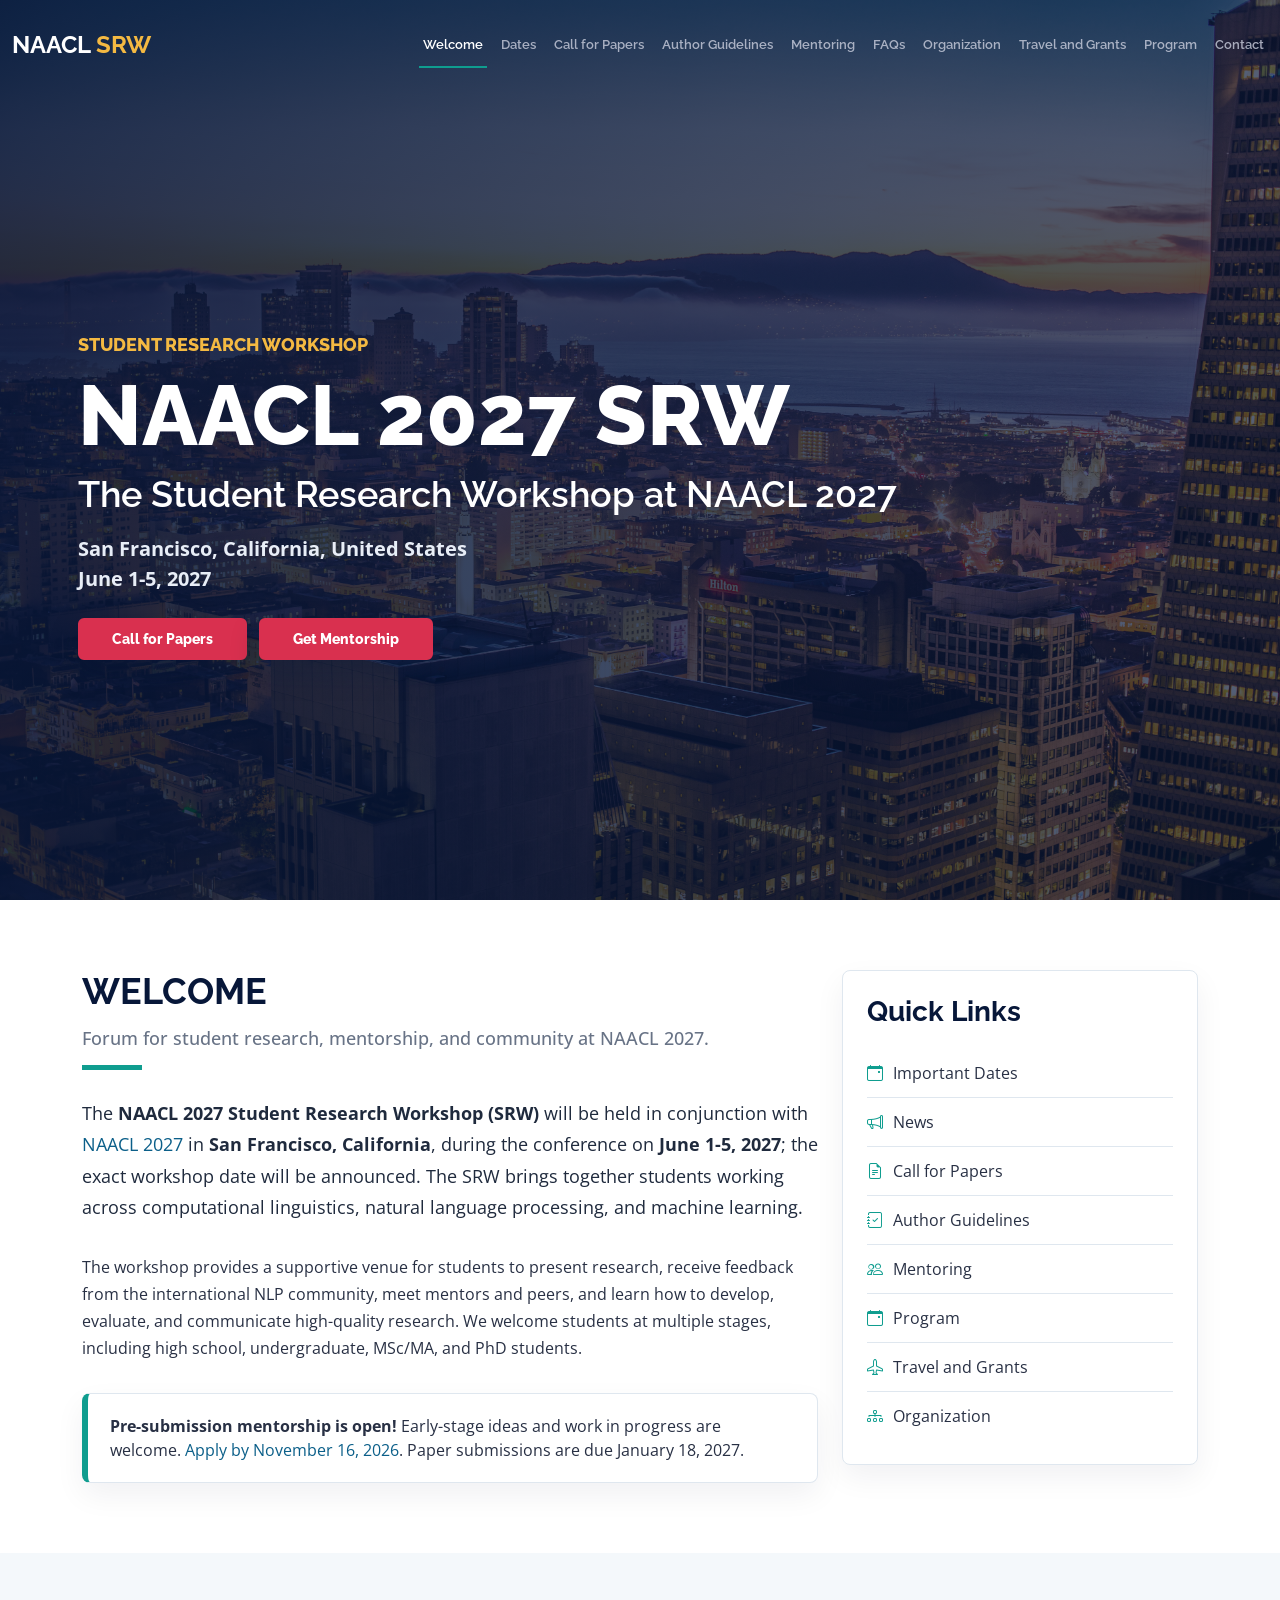
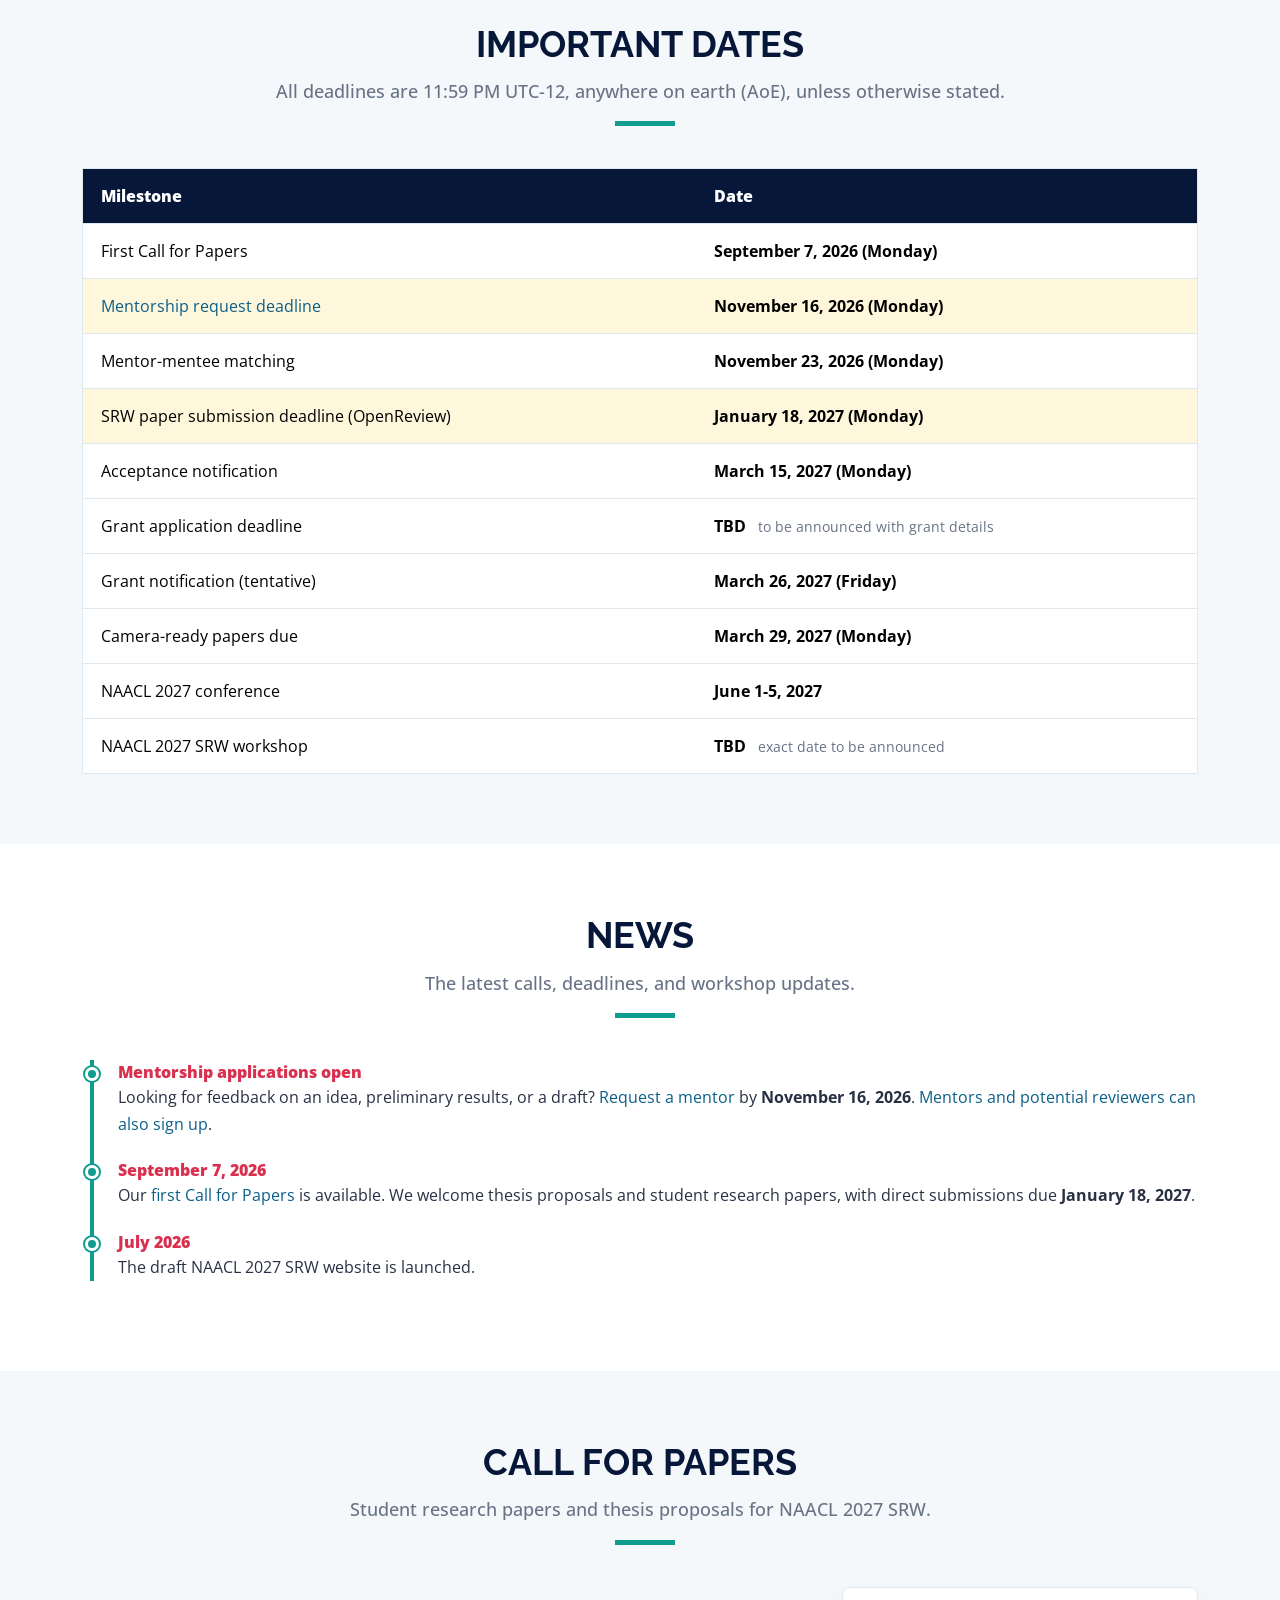
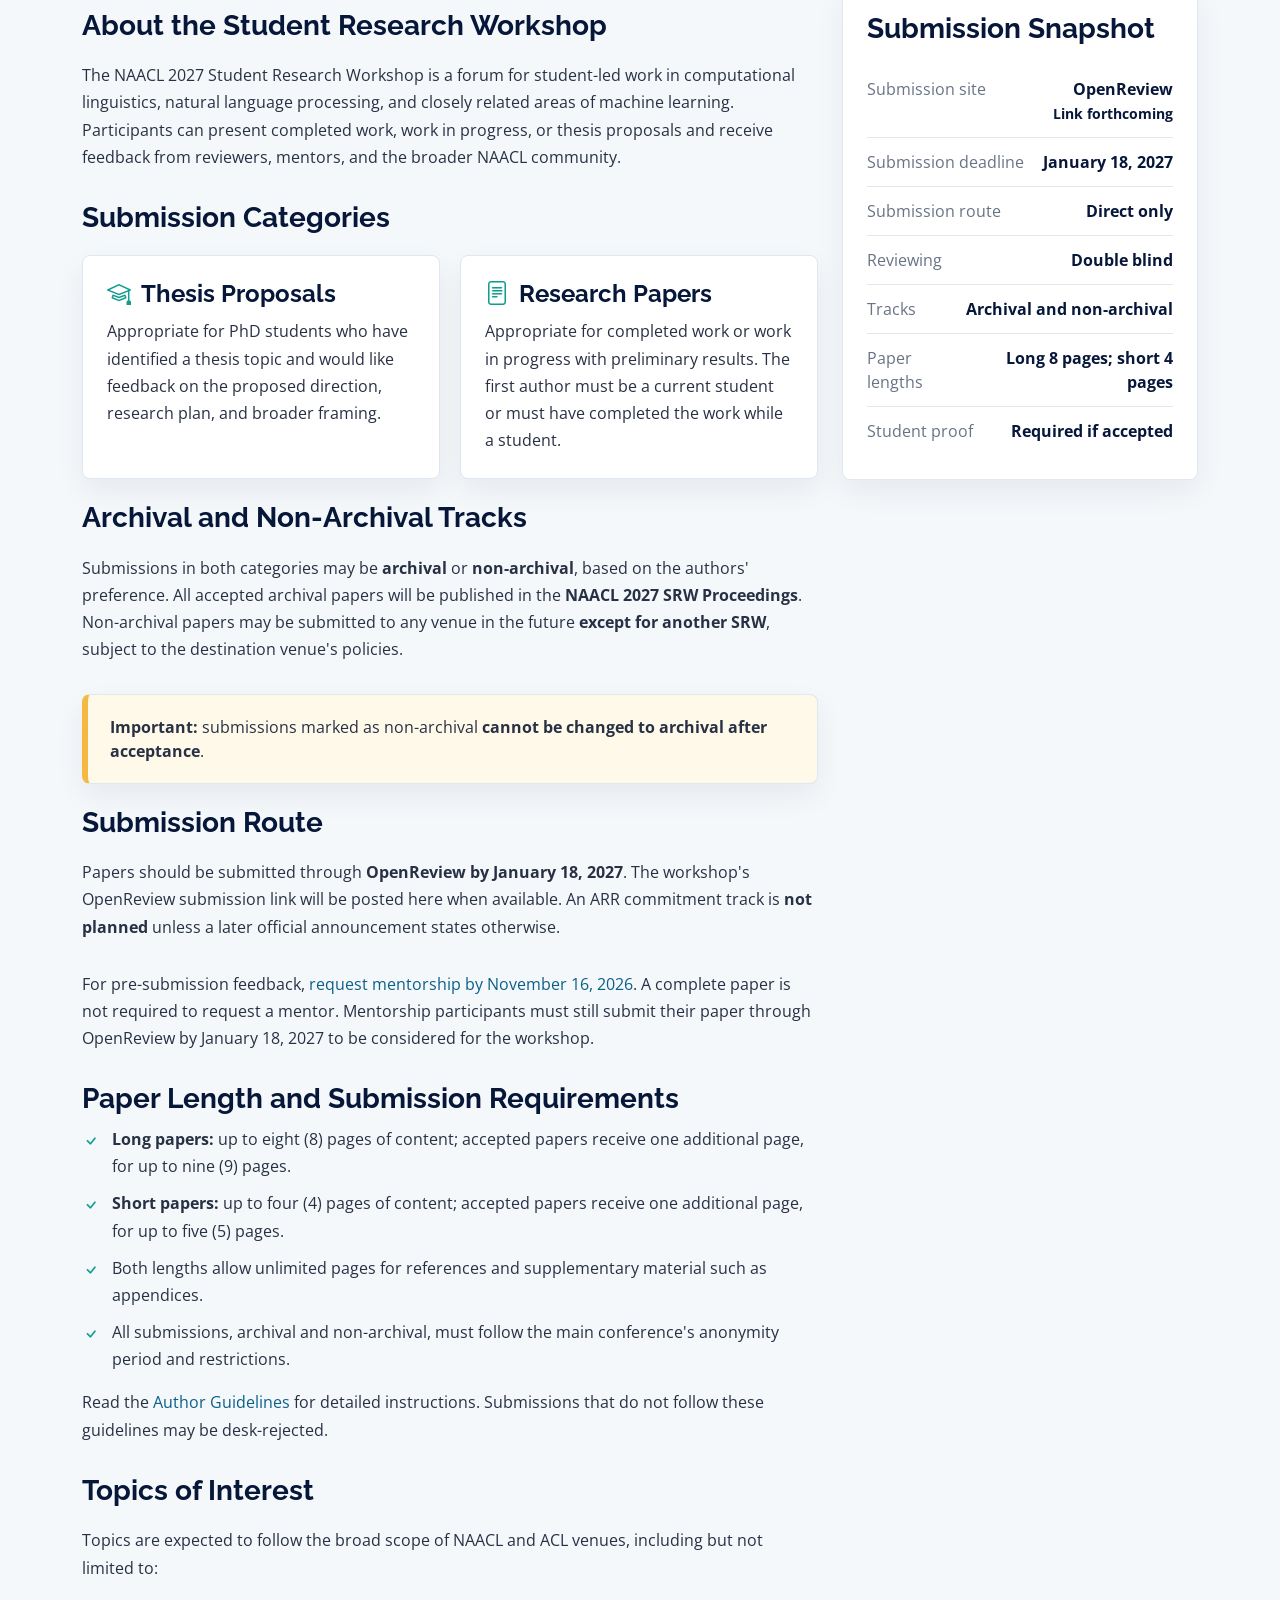
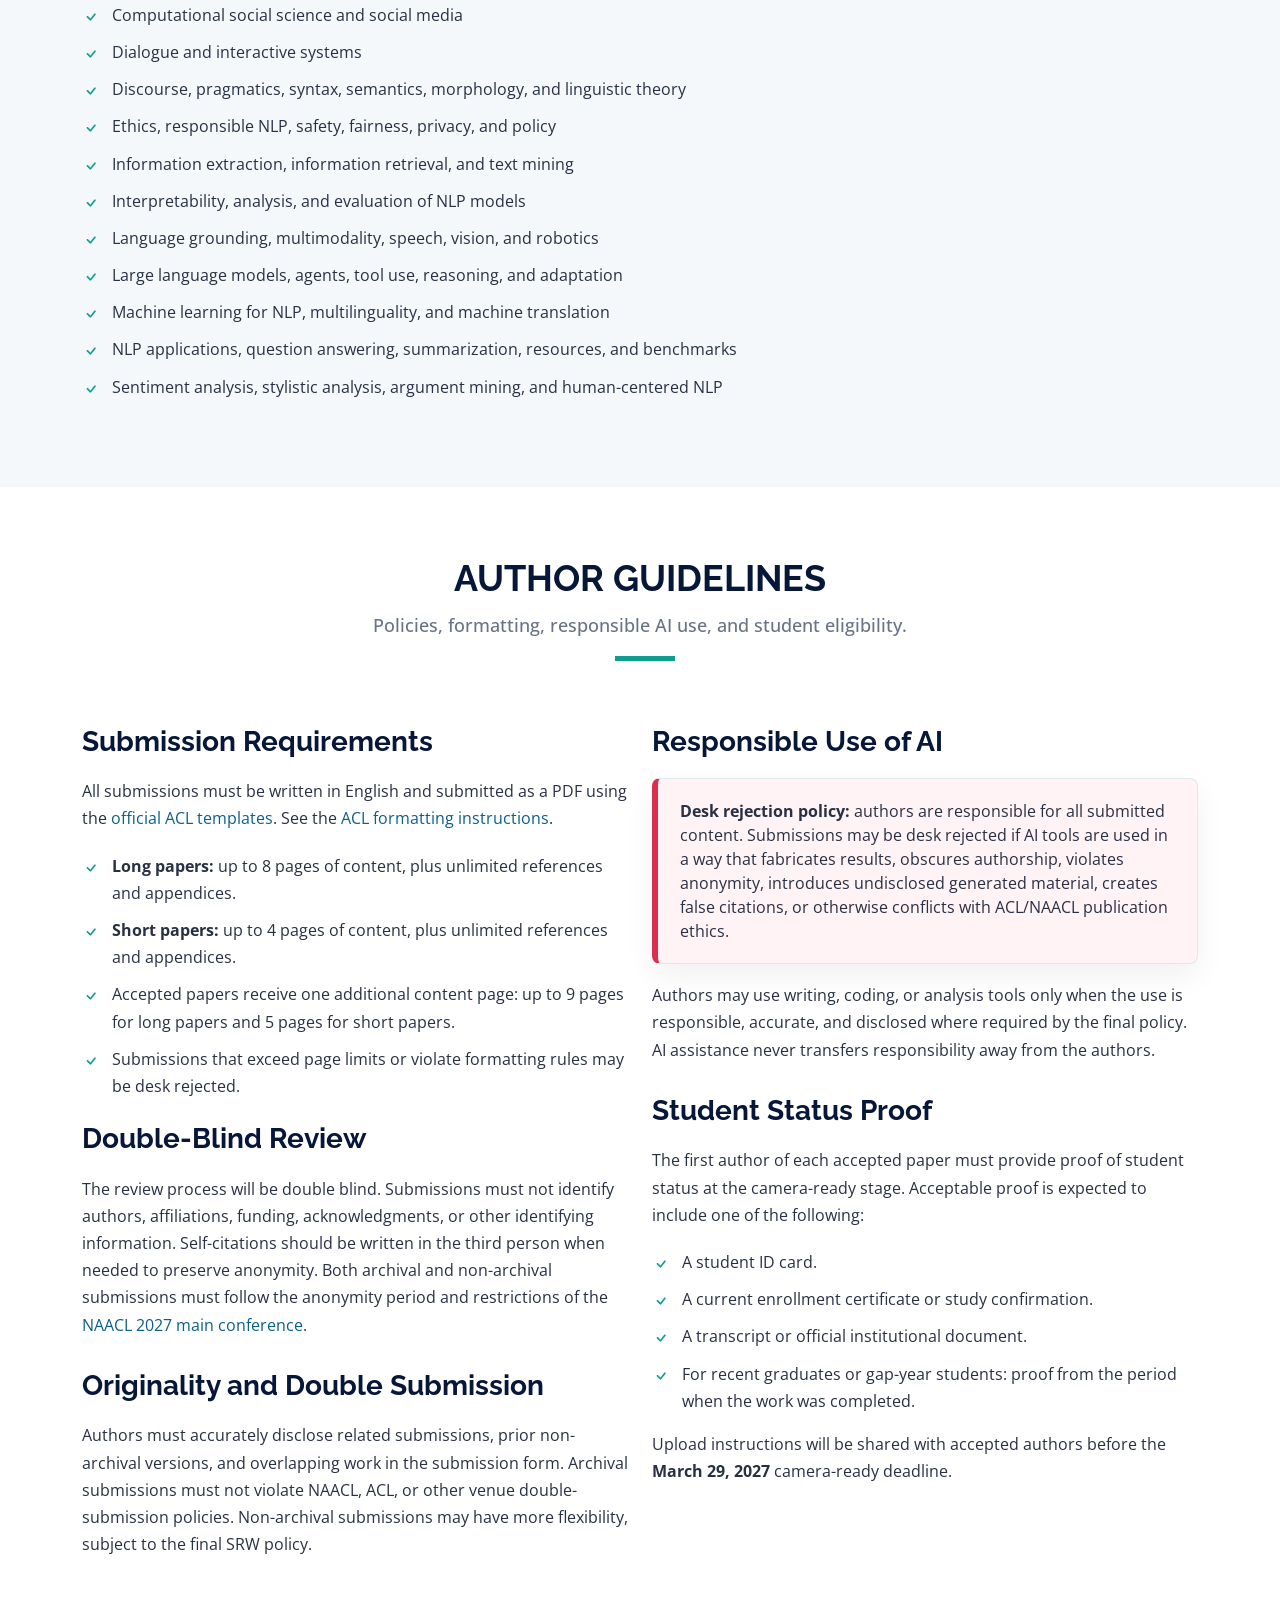
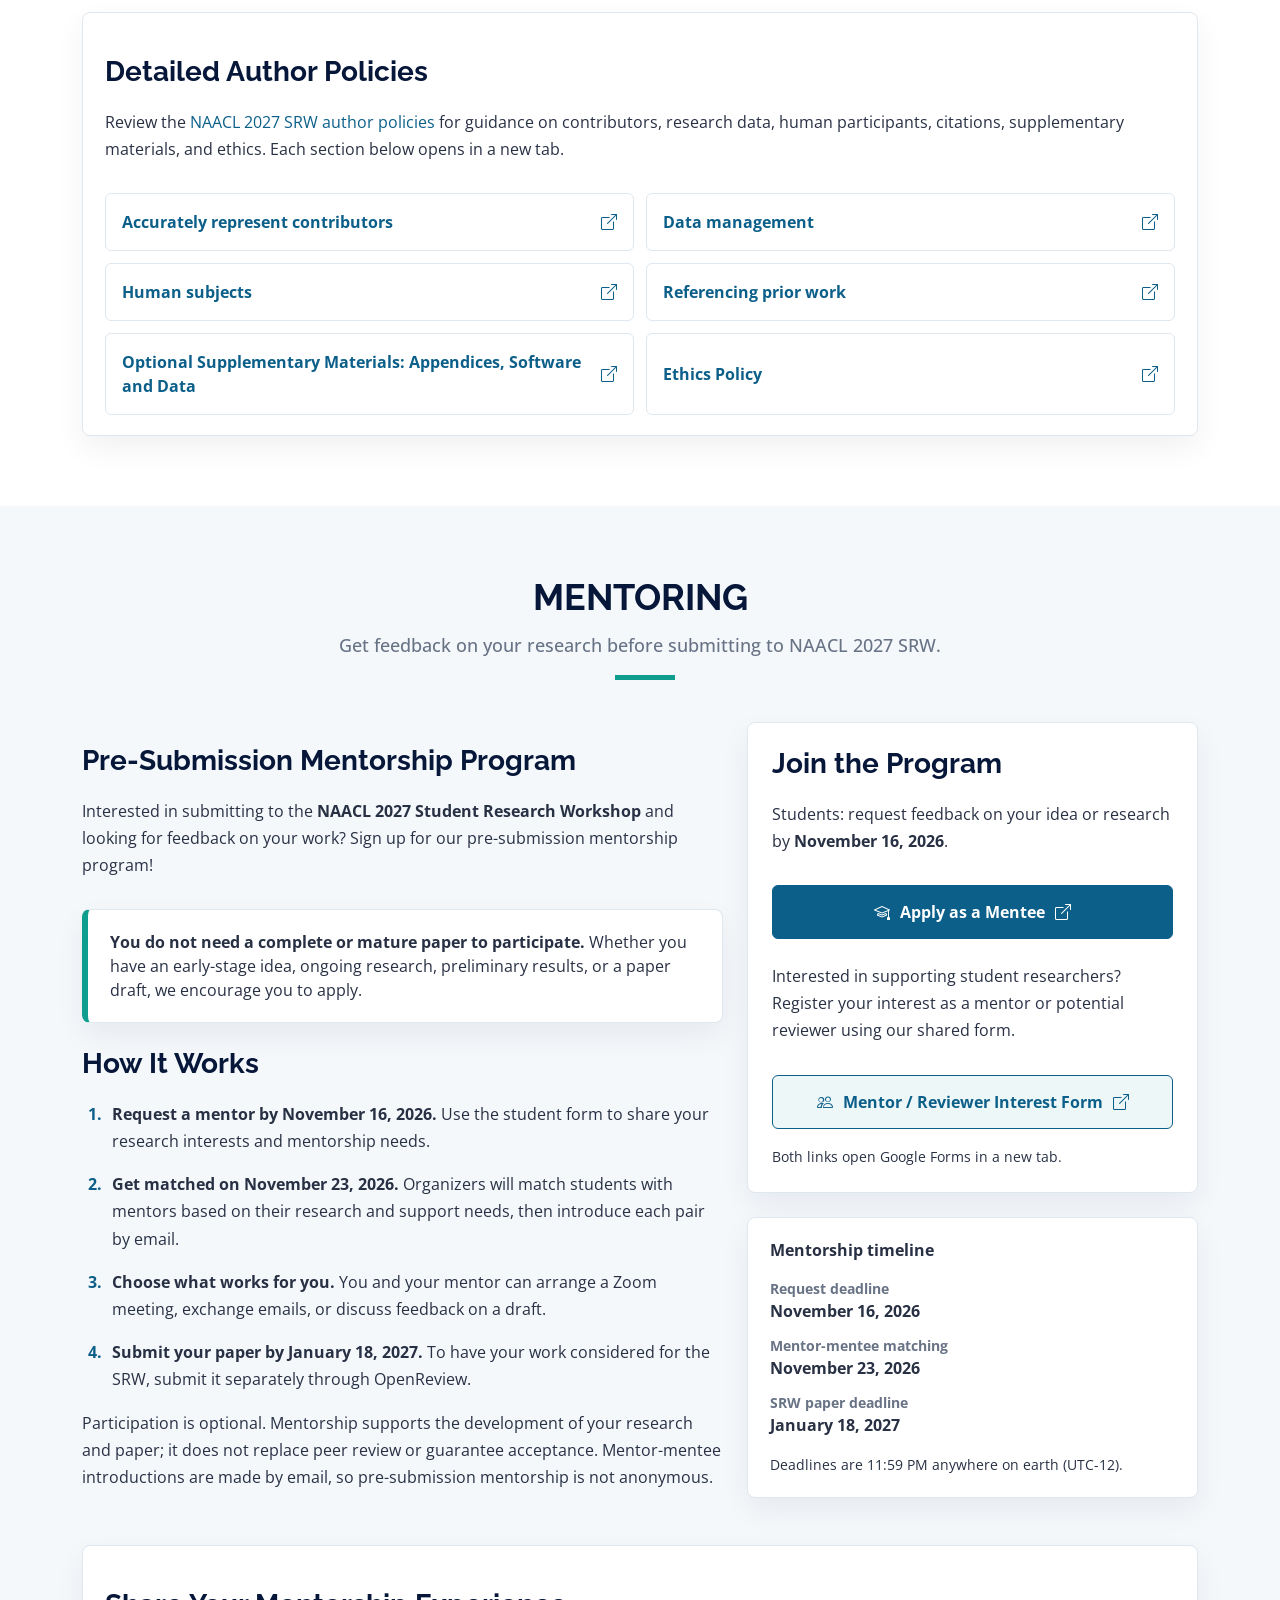
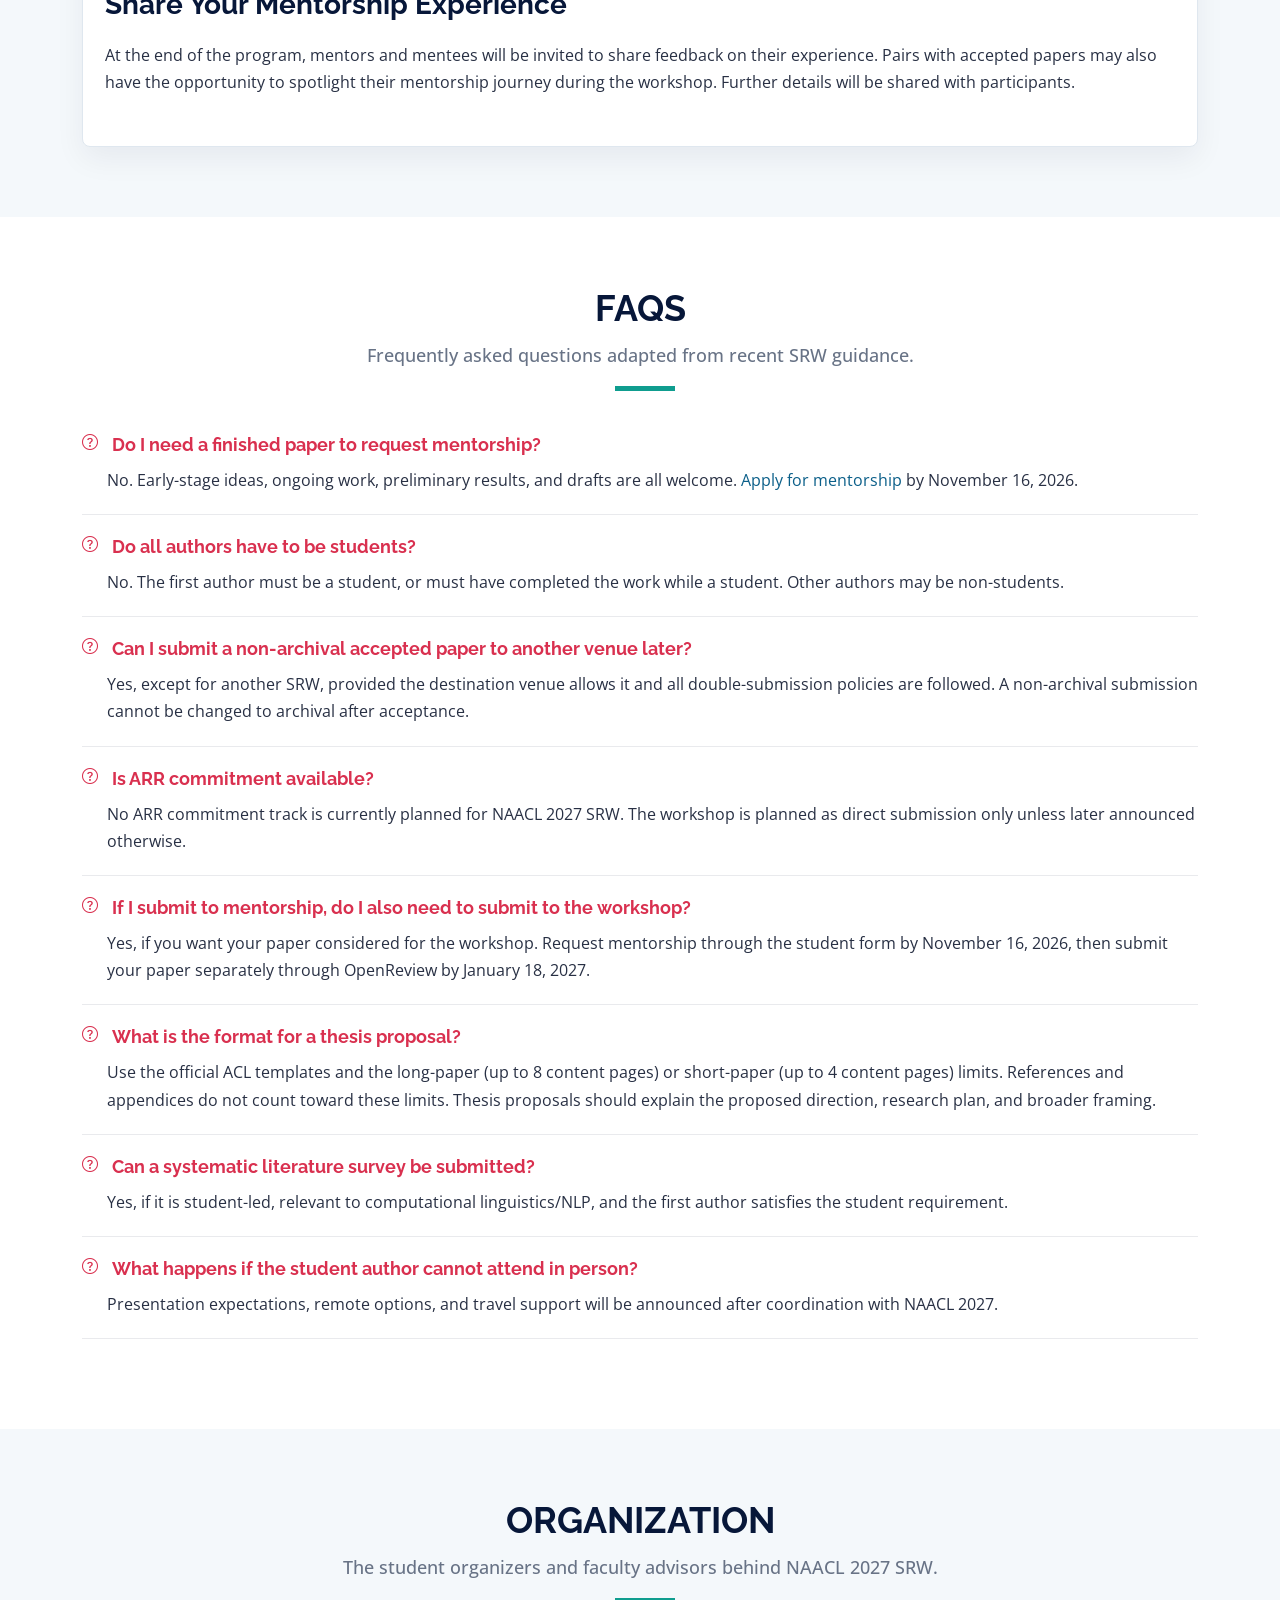
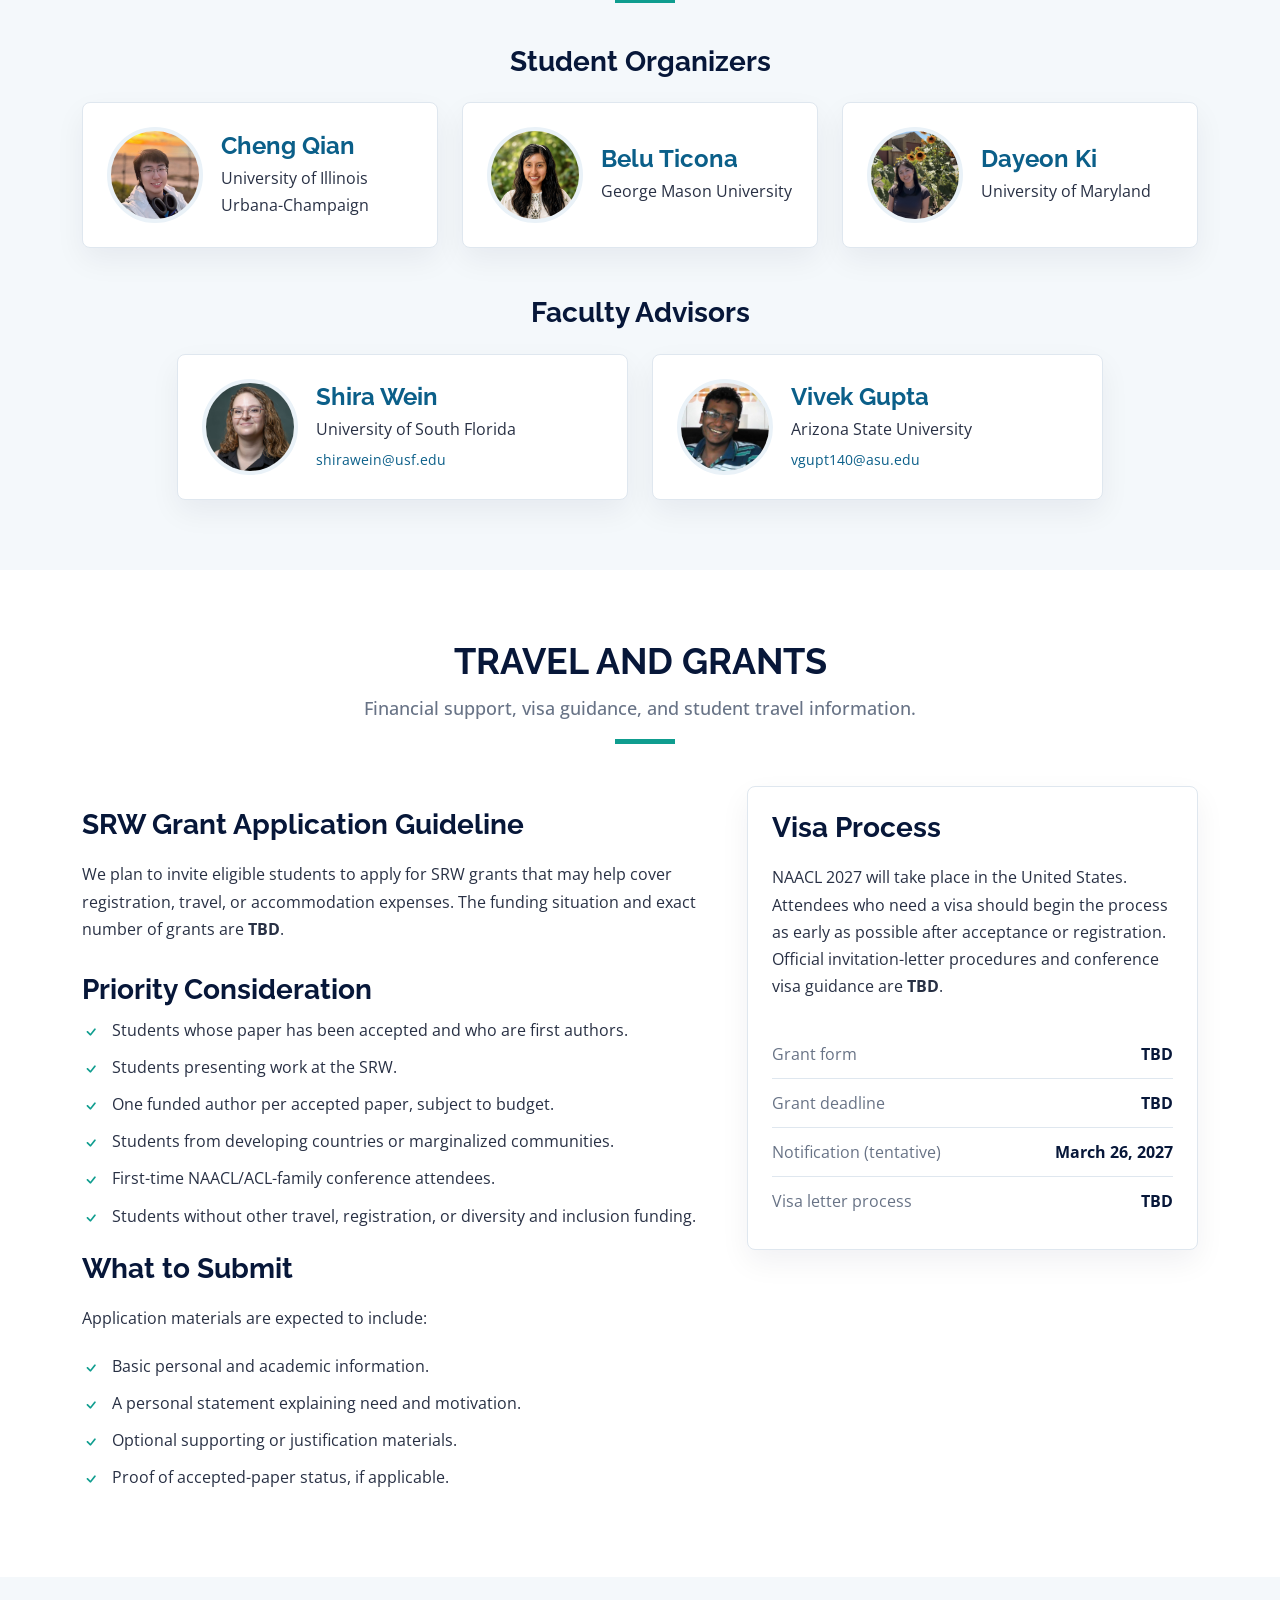
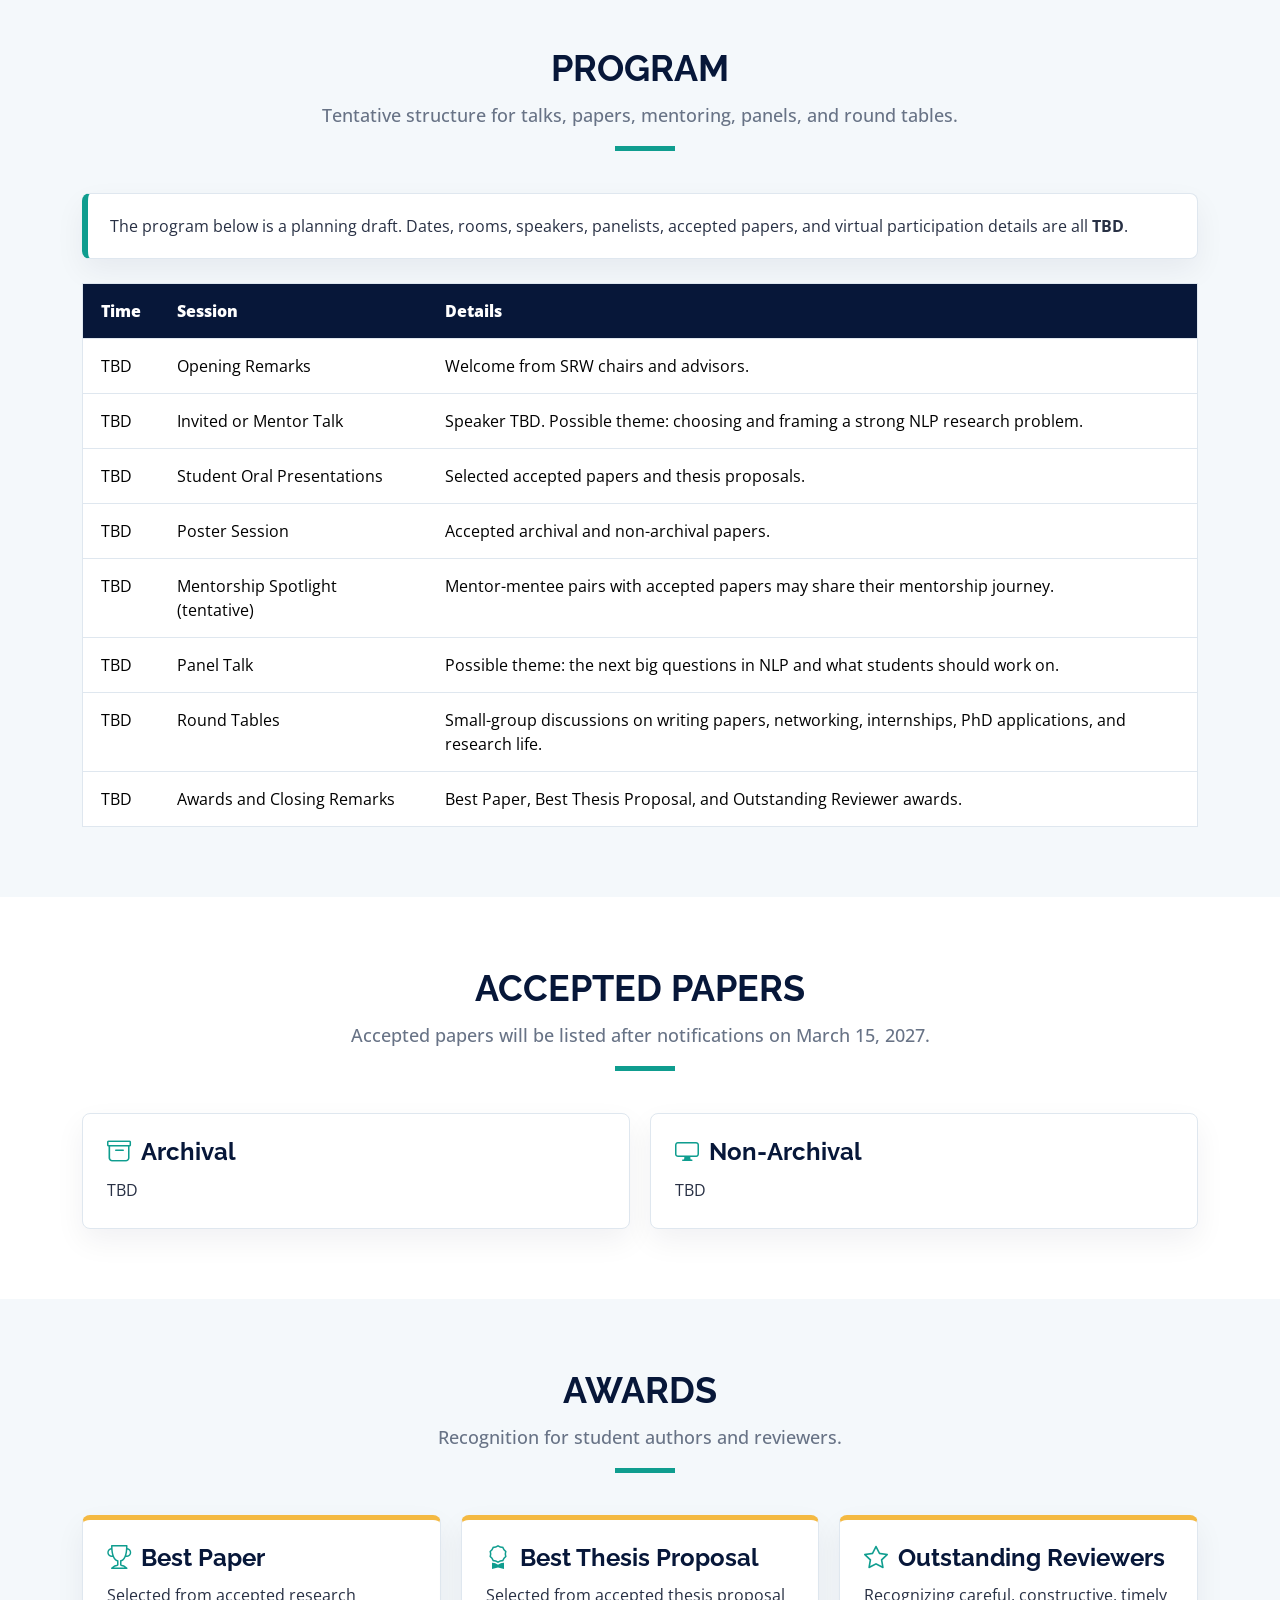
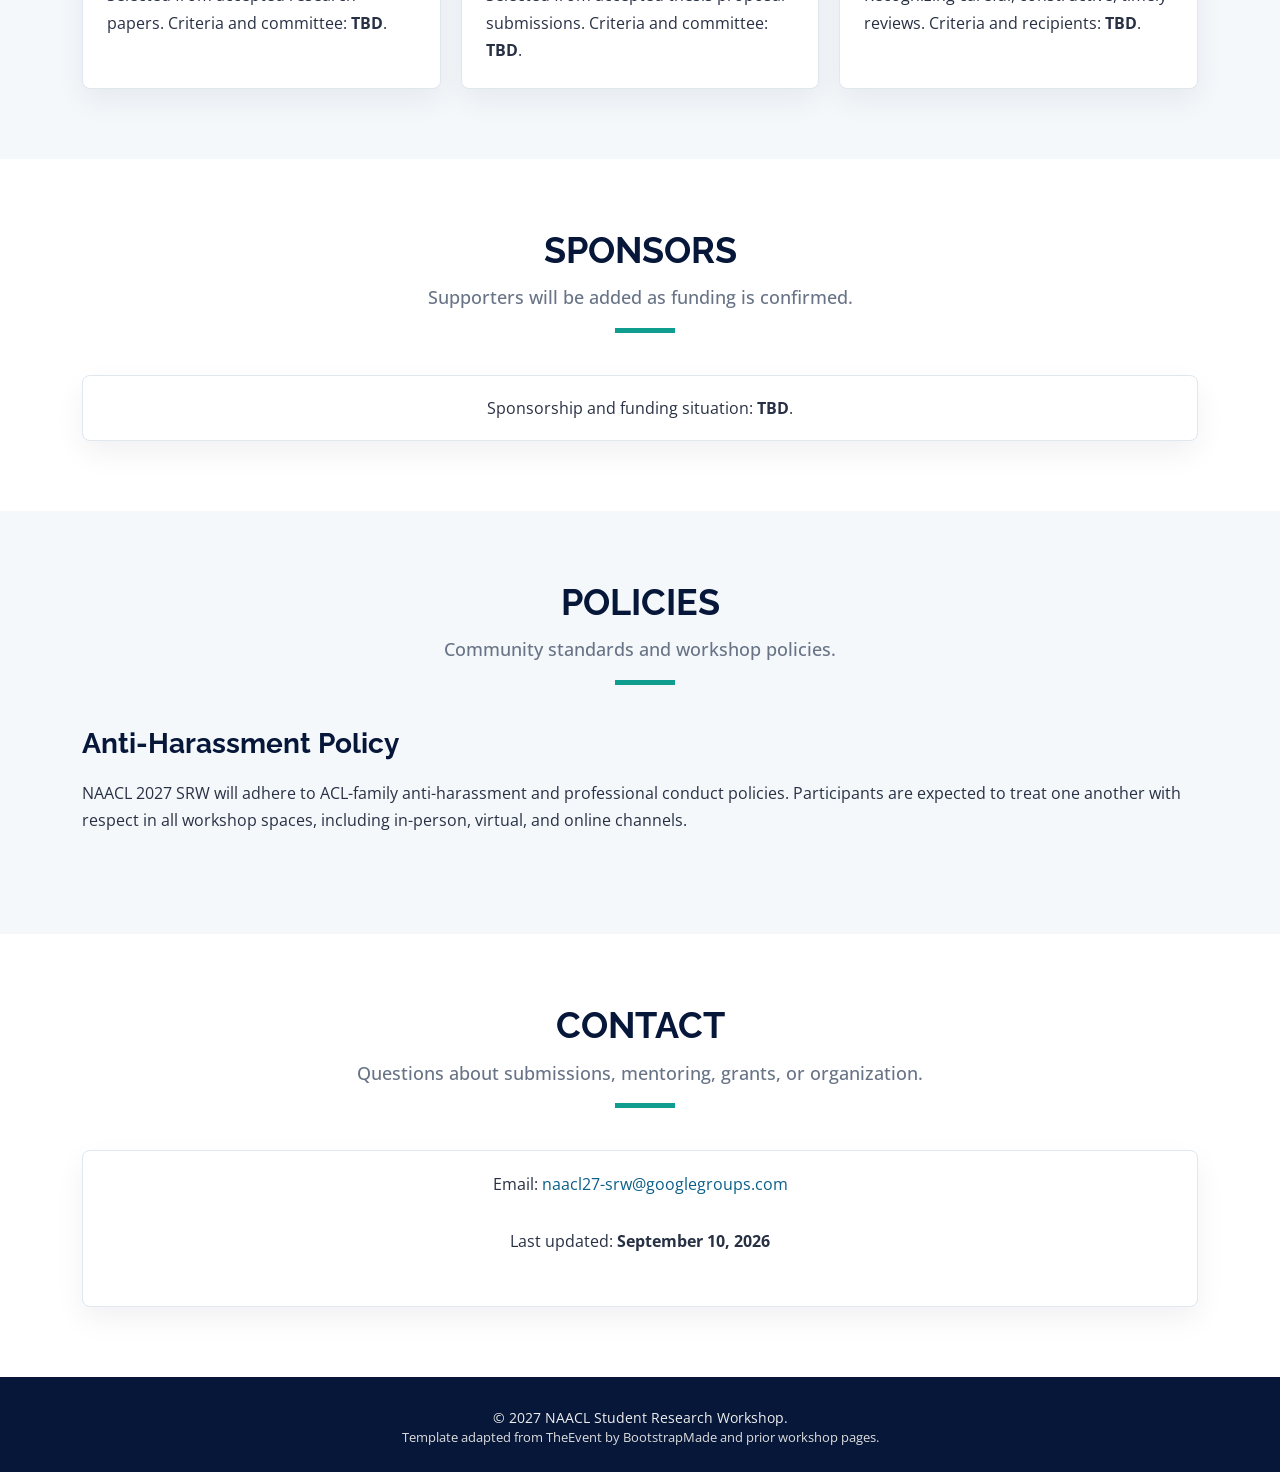
==== commit 08ff31d0: "new page updated" ====
--- a/index.html
+++ b/index.html
@@ -60,7 +60,7 @@
       </p>
       <div class="hero-actions">
         <a class="about-btn scrollto" href="#cfp">Call for Papers</a>
-        <a class="about-btn scrollto" href="#dates">Important Dates</a>
+        <a class="about-btn scrollto" href="#mentoring">Get Mentorship</a>
       </div>
     </div>
   </section>
@@ -78,7 +78,7 @@
             <p class="lead-copy">
               The <strong>NAACL 2027 Student Research Workshop (SRW)</strong> will be held in conjunction with
               <a href="https://2027.naacl.org/" target="_blank" rel="noopener noreferrer">NAACL 2027</a> in
-              <strong>San Francisco, California</strong>, from <strong>June 1-5, 2027</strong>. The SRW brings together
+              <strong>San Francisco, California</strong>, during the conference on <strong>June 1-5, 2027</strong>; the exact workshop date will be announced. The SRW brings together
               students working across computational linguistics, natural language processing, and machine learning.
             </p>
             <p>
@@ -88,12 +88,15 @@
               MSc/MA, and PhD students.
             </p>
             <div class="notice-card accent-card">
-              <strong>Current status:</strong> this website is an early NAACL 2027 SRW draft. Items not yet finalized are marked <span class="tag tag-soft">TBD</span> and will be updated in the future.
+              <strong>Pre-submission mentorship is open!</strong> Early-stage ideas and work in progress are welcome.
+              <a href="#mentoring">Apply by November 16, 2026</a>. Paper submissions are due January 18, 2027.
             </div>
           </div>
           <div class="col-lg-4">
             <div class="side-panel">
               <h3>Quick Links</h3>
+              <a href="#dates"><i class="bi bi-calendar-event"></i> Important Dates</a>
+              <a href="#news"><i class="bi bi-megaphone"></i> News</a>
               <a href="#cfp"><i class="bi bi-file-earmark-text"></i> Call for Papers</a>
               <a href="#author-guidelines"><i class="bi bi-journal-check"></i> Author Guidelines</a>
               <a href="#mentoring"><i class="bi bi-people"></i> Mentoring</a>
@@ -110,60 +113,22 @@
       <div class="container" data-aos="fade-up">
         <div class="section-header">
           <h2>Important Dates</h2>
-          <p>All deadlines are 11:59 PM UTC-12, anywhere on earth, unless otherwise stated.</p>
-        </div>
-
+          <p>All deadlines are 11:59 PM UTC-12, anywhere on earth (AoE), unless otherwise stated.</p>
+        </div>
         <div class="table-responsive">
           <table class="schedule-table table align-middle">
+            <thead><tr><th scope="col">Milestone</th><th scope="col">Date</th></tr></thead>
             <tbody>
-              <tr>
-                <td>Call for Papers released</td>
-                <td><strong>TBD</strong> <span class="muted-note">after NAACL 2027 main-conference timing is finalized</span></td>
-              </tr>
-              <tr>
-                <td>Pre-submission mentor recruitment</td>
-                <td><strong>TBD</strong> <span class="muted-note">Google Form to be posted</span></td>
-              </tr>
-              <tr>
-                <td>Pre-submission mentorship application</td>
-                <td><strong>TBD</strong></td>
-              </tr>
-              <tr>
-                <td>Pre-submission mentorship feedback</td>
-                <td><strong>TBD</strong></td>
-              </tr>
-              <tr class="highlight-row">
-                <td>Direct submission deadline</td>
-                <td><strong>February 2027, exact date TBD</strong></td>
-              </tr>
-              <tr>
-                <td>Acceptance notification</td>
-                <td><strong>TBD</strong></td>
-              </tr>
-              <tr>
-                <td>Camera-ready deadline</td>
-                <td><strong>TBD</strong></td>
-              </tr>
-              <tr>
-                <td>Student status proof upload</td>
-                <td><strong>TBD</strong> <span class="muted-note">expected at camera-ready stage</span></td>
-              </tr>
-              <tr>
-                <td>Grant application deadline</td>
-                <td><strong>TBD</strong></td>
-              </tr>
-              <tr>
-                <td>Grant notification</td>
-                <td><strong>TBD</strong></td>
-              </tr>
-              <tr>
-                <td>NAACL 2027 conference dates</td>
-                <td><strong>June 1-5, 2027</strong></td>
-              </tr>
-              <tr>
-                <td>NAACL 2027 SRW workshop date</td>
-                <td><strong>TBD</strong> <span class="muted-note">with the main conference</span></td>
-              </tr>
+              <tr><td>First Call for Papers</td><td><strong>September 7, 2026 (Monday)</strong></td></tr>
+              <tr class="highlight-row"><td><a href="#mentoring">Mentorship request deadline</a></td><td><strong>November 16, 2026 (Monday)</strong></td></tr>
+              <tr><td>Mentor-mentee matching</td><td><strong>November 23, 2026 (Monday)</strong></td></tr>
+              <tr class="highlight-row"><td>SRW paper submission deadline (OpenReview)</td><td><strong>January 18, 2027 (Monday)</strong></td></tr>
+              <tr><td>Acceptance notification</td><td><strong>March 15, 2027 (Monday)</strong></td></tr>
+              <tr><td>Grant application deadline</td><td><strong>TBD</strong> <span class="muted-note">to be announced with grant details</span></td></tr>
+              <tr><td>Grant notification (tentative)</td><td><strong>March 26, 2027 (Friday)</strong></td></tr>
+              <tr><td>Camera-ready papers due</td><td><strong>March 29, 2027 (Monday)</strong></td></tr>
+              <tr><td>NAACL 2027 conference</td><td><strong>June 1-5, 2027</strong></td></tr>
+              <tr><td>NAACL 2027 SRW workshop</td><td><strong>TBD</strong> <span class="muted-note">exact date to be announced</span></td></tr>
             </tbody>
           </table>
         </div>
@@ -174,16 +139,16 @@
       <div class="container" data-aos="fade-up">
         <div class="section-header">
           <h2>News</h2>
-          <p>Updates will appear here as the workshop develops.</p>
+          <p>The latest calls, deadlines, and workshop updates.</p>
         </div>
         <div class="timeline-list">
           <div class="timeline-item">
-            <span>TBD</span>
-            <p>Call for Papers will be announced.</p>
+            <span>Mentorship applications open</span>
+            <p>Looking for feedback on an idea, preliminary results, or a draft? <a href="https://forms.gle/8MT3nQ3nhjGPcjdS9" target="_blank" rel="noopener noreferrer">Request a mentor</a> by <strong>November 16, 2026</strong>. <a href="https://docs.google.com/forms/d/e/1FAIpQLSfvZ0bjUWfC56kJcdPS6WUtGZrHaBPmIbcsY8Fpsv4SsEPKjg/viewform" target="_blank" rel="noopener noreferrer">Mentors and potential reviewers can also sign up</a>.</p>
           </div>
           <div class="timeline-item">
-            <span>TBD</span>
-            <p>Pre-submission mentorship and reviewer recruitment forms will be published.</p>
+            <span>September 7, 2026</span>
+            <p>Our <a href="#cfp">first Call for Papers</a> is available. We welcome thesis proposals and student research papers, with direct submissions due <strong>January 18, 2027</strong>.</p>
           </div>
           <div class="timeline-item">
             <span>July 2026</span>
@@ -230,21 +195,36 @@
 
             <h3>Archival and Non-Archival Tracks</h3>
             <p>
-              Submissions may be marked as <strong>archival</strong> or <strong>non-archival</strong> according to the
-              authors' preference. Accepted archival papers are expected to appear in the official workshop proceedings.
-              Accepted non-archival papers may be presented at the workshop without proceedings publication and may be
-              submitted to future venues, subject to those venues' policies.
+              Submissions in both categories may be <strong>archival</strong> or <strong>non-archival</strong>, based on
+              the authors' preference. All accepted archival papers will be published in the <strong>NAACL 2027 SRW
+              Proceedings</strong>. Non-archival papers may be submitted to any venue in the future
+              <strong>except for another SRW</strong>, subject to the destination venue's policies.
             </p>
             <div class="notice-card warning-card">
-              <strong>Important:</strong> a submission marked as non-archival may not be convertible to archival after
-              acceptance unless the final workshop policy explicitly allows it.
+              <strong>Important:</strong> submissions marked as non-archival <strong>cannot be changed to archival after acceptance</strong>.
             </div>
 
             <h3>Submission Route</h3>
             <p>
-              NAACL 2027 SRW is currently planned as a <strong>direct-submission-only</strong> workshop. Papers should
-              be submitted through the SRW submission site when it opens. An ARR commitment track is
+              Papers should be submitted through <strong>OpenReview by January 18, 2027</strong>. The workshop's
+              OpenReview submission link will be posted here when available. An ARR commitment track is
               <strong>not planned</strong> unless a later official announcement states otherwise.
+            </p>
+            <p>
+              For pre-submission feedback, <a href="https://forms.gle/8MT3nQ3nhjGPcjdS9" target="_blank" rel="noopener noreferrer">request mentorship by November 16, 2026</a>.
+              A complete paper is not required to request a mentor. Mentorship participants must still submit their
+              paper through OpenReview by January 18, 2027 to be considered for the workshop.
+            </p>
+            <h3>Paper Length and Submission Requirements</h3>
+            <ul class="check-list">
+              <li><strong>Long papers:</strong> up to eight (8) pages of content; accepted papers receive one additional page, for up to nine (9) pages.</li>
+              <li><strong>Short papers:</strong> up to four (4) pages of content; accepted papers receive one additional page, for up to five (5) pages.</li>
+              <li>Both lengths allow unlimited pages for references and supplementary material such as appendices.</li>
+              <li>All submissions, archival and non-archival, must follow the main conference's anonymity period and restrictions.</li>
+            </ul>
+            <p>
+              Read the <a href="#author-guidelines">Author Guidelines</a> for detailed instructions. Submissions that
+              do not follow these guidelines may be desk-rejected.
             </p>
 
             <h3>Topics of Interest</h3>
@@ -269,11 +249,11 @@
               <h3>Submission Snapshot</h3>
               <div class="snapshot-row">
                 <span>Submission site</span>
-                <strong>TBD</strong>
+                <strong>OpenReview<br><small>Link forthcoming</small></strong>
               </div>
               <div class="snapshot-row">
                 <span>Submission deadline</span>
-                <strong>Feb 2027 TBD</strong>
+                <strong>January 18, 2027</strong>
               </div>
               <div class="snapshot-row">
                 <span>Submission route</span>
@@ -312,13 +292,14 @@
           <div class="col-lg-6">
             <h3>Submission Requirements</h3>
             <p>
-              All submissions must be written in English, submitted as a single PDF, and formatted using the official
-              ACL style templates. The final NAACL 2027 SRW submission template link is <strong>TBD</strong>.
+              All submissions must be written in English and submitted as a PDF using the
+              <a href="https://github.com/acl-org/ACLPUB/tree/master/templates" target="_blank" rel="noopener noreferrer">official ACL templates</a>.
+              See the <a href="https://acl-org.github.io/ACLPUB/formatting.html" target="_blank" rel="noopener noreferrer">ACL formatting instructions</a>.
             </p>
             <ul class="check-list">
               <li><strong>Long papers:</strong> up to 8 pages of content, plus unlimited references and appendices.</li>
               <li><strong>Short papers:</strong> up to 4 pages of content, plus unlimited references and appendices.</li>
-              <li>Accepted papers may receive one additional content page for the camera-ready version, pending final policy.</li>
+              <li>Accepted papers receive one additional content page: up to 9 pages for long papers and 5 pages for short papers.</li>
               <li>Submissions that exceed page limits or violate formatting rules may be desk rejected.</li>
             </ul>
 
@@ -326,7 +307,8 @@
             <p>
               The review process will be double blind. Submissions must not identify authors, affiliations, funding,
               acknowledgments, or other identifying information. Self-citations should be written in the third person
-              when needed to preserve anonymity.
+              when needed to preserve anonymity. Both archival and non-archival submissions must follow the
+              anonymity period and restrictions of the <a href="https://2027.naacl.org/" target="_blank" rel="noopener noreferrer">NAACL 2027 main conference</a>.
             </p>
 
             <h3>Originality and Double Submission</h3>
@@ -362,13 +344,24 @@
               <li>A transcript or official institutional document.</li>
               <li>For recent graduates or gap-year students: proof from the period when the work was completed.</li>
             </ul>
-            <div class="form-preview">
-              <h4>Expected Camera-Ready Form Fields</h4>
-              <label><input type="checkbox" disabled> I confirm that the first author is a student or completed this work while a student.</label>
-              <label><input type="checkbox" disabled> I will upload proof of student status through the official form.</label>
-              <label><input type="checkbox" disabled> I understand that missing or invalid proof may affect acceptance.</label>
-              <p><strong>Upload field:</strong> proof of student status or ID document, PDF/JPG/PNG.</p>
-            </div>
+            <p>Upload instructions will be shared with accepted authors before the <strong>March 29, 2027</strong> camera-ready deadline.</p>
+          </div>
+        </div>
+
+        <div class="program-note mt-4" id="detailed-author-guidelines">
+          <h3>Detailed Author Policies</h3>
+          <p>
+            Review the <a href="author-guidelines.html" target="_blank" rel="noopener noreferrer">NAACL 2027 SRW author policies</a>
+            for guidance on contributors, research data, human participants, citations, supplementary materials, and ethics.
+            Each section below opens in a new tab.
+          </p>
+          <div class="policy-links">
+            <a href="author-guidelines.html#accurately-represent-contributors" target="_blank" rel="noopener noreferrer">Accurately represent contributors <i class="bi bi-box-arrow-up-right" aria-hidden="true"></i></a>
+            <a href="author-guidelines.html#data-management" target="_blank" rel="noopener noreferrer">Data management <i class="bi bi-box-arrow-up-right" aria-hidden="true"></i></a>
+            <a href="author-guidelines.html#human-subjects" target="_blank" rel="noopener noreferrer">Human subjects <i class="bi bi-box-arrow-up-right" aria-hidden="true"></i></a>
+            <a href="author-guidelines.html#referencing-prior-work" target="_blank" rel="noopener noreferrer">Referencing prior work <i class="bi bi-box-arrow-up-right" aria-hidden="true"></i></a>
+            <a href="author-guidelines.html#optional-supplementary-materials-appendices-software-and-data" target="_blank" rel="noopener noreferrer">Optional Supplementary Materials: Appendices, Software and Data <i class="bi bi-box-arrow-up-right" aria-hidden="true"></i></a>
+            <a href="author-guidelines.html#ethics-policy" target="_blank" rel="noopener noreferrer">Ethics Policy <i class="bi bi-box-arrow-up-right" aria-hidden="true"></i></a>
           </div>
         </div>
       </div>
@@ -378,49 +371,58 @@
       <div class="container" data-aos="fade-up">
         <div class="section-header">
           <h2>Mentoring</h2>
-          <p>Pre-submission feedback and career-oriented student support.</p>
-        </div>
-
+          <p>Get feedback on your research before submitting to NAACL 2027 SRW.</p>
+        </div>
         <div class="row gy-4">
           <div class="col-lg-7">
             <h3>Pre-Submission Mentorship Program</h3>
             <p>
-              The SRW will offer students the opportunity to receive feedback before submitting their work for review.
-              The goal is to improve the writing, presentation, and clarity of the paper, not to decide whether the work
-              should be accepted. Participation is optional but strongly encouraged, especially for students who are new
-              to NLP research or new to ACL-style reviewing.
-            </p>
-            <p>
-              Pre-submission mentorship is <strong>not anonymous</strong>, but submitted drafts should still be
-              anonymized. Mentors will not review the same paper during the final SRW review process.
-            </p>
-            <div class="notice-card warning-card">
-              <strong>Mentorship warning:</strong> the mentorship program exists to support students. It is not an
-              appropriate venue for solicitation of any kind. The corresponding author for mentorship submissions must
-              be a student.
-            </div>
-          </div>
-
+              Interested in submitting to the <strong>NAACL 2027 Student Research Workshop</strong> and looking for
+              feedback on your work? Sign up for our pre-submission mentorship program!
+            </p>
+            <div class="notice-card accent-card mb-4">
+              <strong>You do not need a complete or mature paper to participate.</strong> Whether you have an
+              early-stage idea, ongoing research, preliminary results, or a paper draft, we encourage you to apply.
+            </div>
+            <h3>How It Works</h3>
+            <ol class="mentorship-steps">
+              <li><strong>Request a mentor by November 16, 2026.</strong> Use the student form to share your research interests and mentorship needs.</li>
+              <li><strong>Get matched on November 23, 2026.</strong> Organizers will match students with mentors based on their research and support needs, then introduce each pair by email.</li>
+              <li><strong>Choose what works for you.</strong> You and your mentor can arrange a Zoom meeting, exchange emails, or discuss feedback on a draft.</li>
+              <li><strong>Submit your paper by January 18, 2027.</strong> To have your work considered for the SRW, submit it separately through OpenReview.</li>
+            </ol>
+            <p>
+              Participation is optional. Mentorship supports the development of your research and paper; it does not
+              replace peer review or guarantee acceptance. Mentor-mentee introductions are made by email, so
+              pre-submission mentorship is not anonymous.
+            </p>
+          </div>
           <div class="col-lg-5">
-            <div class="side-panel">
-              <h3>Recruitment Plan</h3>
-              <ul class="compact-list">
-                <li><strong>Mentor recruitment form:</strong> TBD</li>
-                <li><strong>Student mentorship form:</strong> TBD</li>
-                <li><strong>Reviewer recruitment form:</strong> TBD</li>
-                <li><strong>Outreach:</strong> previous SRW mentors, prior program committee members, senior PhD students, post-docs, and junior faculty.</li>
-                <li><strong>Previous organizer export/access:</strong> TBD.</li>
-              </ul>
-            </div>
-          </div>
-        </div>
-
+            <div class="side-panel mentorship-signup">
+              <h3>Join the Program</h3>
+              <p>Students: request feedback on your idea or research by <strong>November 16, 2026</strong>.</p>
+              <a class="signup-link" href="https://forms.gle/8MT3nQ3nhjGPcjdS9" target="_blank" rel="noopener noreferrer"><i class="bi bi-mortarboard" aria-hidden="true"></i> Apply as a Mentee <i class="bi bi-box-arrow-up-right" aria-hidden="true"></i></a>
+              <p class="mt-4">Interested in supporting student researchers? Register your interest as a mentor or potential reviewer using our shared form.</p>
+              <a class="signup-link signup-link-secondary" href="https://docs.google.com/forms/d/e/1FAIpQLSfvZ0bjUWfC56kJcdPS6WUtGZrHaBPmIbcsY8Fpsv4SsEPKjg/viewform" target="_blank" rel="noopener noreferrer"><i class="bi bi-people" aria-hidden="true"></i> Mentor / Reviewer Interest Form <i class="bi bi-box-arrow-up-right" aria-hidden="true"></i></a>
+              <p class="small mt-3 mb-0">Both links open Google Forms in a new tab.</p>
+            </div>
+            <div class="notice-card mt-4">
+              <strong>Mentorship timeline</strong>
+              <dl class="mentorship-dates">
+                <dt>Request deadline</dt><dd>November 16, 2026</dd>
+                <dt>Mentor-mentee matching</dt><dd>November 23, 2026</dd>
+                <dt>SRW paper deadline</dt><dd>January 18, 2027</dd>
+              </dl>
+              <p class="small mb-0">Deadlines are 11:59 PM anywhere on earth (UTC-12).</p>
+            </div>
+          </div>
+        </div>
         <div class="program-note mt-4">
-          <h3>Mentorship Session Ideas</h3>
+          <h3>Share Your Mentorship Experience</h3>
           <p>
-            Program ideas are inspired by the ACL Year-Round Mentorship model, including panels on choosing research
-            topics, writing papers, networking, PhD applications, internships, doing NLP on a budget, and effective
-            research communication.
+            At the end of the program, mentors and mentees will be invited to share feedback on their experience.
+            Pairs with accepted papers may also have the opportunity to spotlight their mentorship journey during
+            the workshop. Further details will be shared with participants.
           </p>
         </div>
       </div>
@@ -434,13 +436,17 @@
         </div>
 
         <ul class="faq-list">
+          <li>
+            <div class="question"><i class="bi bi-question-circle"></i> Do I need a finished paper to request mentorship?</div>
+            <p>No. Early-stage ideas, ongoing work, preliminary results, and drafts are all welcome. <a href="https://forms.gle/8MT3nQ3nhjGPcjdS9" target="_blank" rel="noopener noreferrer">Apply for mentorship</a> by November 16, 2026.</p>
+          </li>
           <li>
             <div class="question"><i class="bi bi-question-circle"></i> Do all authors have to be students?</div>
             <p>No. The first author must be a student, or must have completed the work while a student. Other authors may be non-students.</p>
           </li>
           <li>
             <div class="question"><i class="bi bi-question-circle"></i> Can I submit a non-archival accepted paper to another venue later?</div>
-            <p>Yes, provided the other venue allows it and all double-submission policies are followed.</p>
+            <p>Yes, except for another SRW, provided the destination venue allows it and all double-submission policies are followed. A non-archival submission cannot be changed to archival after acceptance.</p>
           </li>
           <li>
             <div class="question"><i class="bi bi-question-circle"></i> Is ARR commitment available?</div>
@@ -448,11 +454,11 @@
           </li>
           <li>
             <div class="question"><i class="bi bi-question-circle"></i> If I submit to mentorship, do I also need to submit to the workshop?</div>
-            <p>Yes. A mentorship draft is not a final workshop submission. Authors must submit the final paper through the SRW submission site.</p>
+            <p>Yes, if you want your paper considered for the workshop. Request mentorship through the student form by November 16, 2026, then submit your paper separately through OpenReview by January 18, 2027.</p>
           </li>
           <li>
             <div class="question"><i class="bi bi-question-circle"></i> What is the format for a thesis proposal?</div>
-            <p>Thesis proposals should use the ACL long-paper format unless otherwise announced. The expected maximum is 8 content pages plus references and appendices.</p>
+            <p>Use the official ACL templates and the long-paper (up to 8 content pages) or short-paper (up to 4 content pages) limits. References and appendices do not count toward these limits. Thesis proposals should explain the proposed direction, research plan, and broader framing.</p>
           </li>
           <li>
             <div class="question"><i class="bi bi-question-circle"></i> Can a systematic literature survey be submitted?</div>
@@ -470,9 +476,10 @@
       <div class="container" data-aos="fade-up">
         <div class="section-header">
           <h2>Organization</h2>
-          <p>NAACL 2027 SRW organizers.</p>
-        </div>
-
+          <p>The student organizers and faculty advisors behind NAACL 2027 SRW.</p>
+        </div>
+
+        <h3 class="organization-heading">Student Organizers</h3>
         <div class="row gy-4 justify-content-center">
           <div class="col-lg-4 col-md-6">
             <div class="org-block">
@@ -510,6 +517,34 @@
             </div>
           </div>
         </div>
+
+        <h3 class="organization-heading mt-5">Faculty Advisors</h3>
+        <div class="row gy-4 justify-content-center">
+          <div class="col-lg-5 col-md-6">
+            <div class="org-block h-100">
+              <div class="person-card">
+                <img src="assets/img/organizers/profile_shira.jpg" alt="Shira Wein" width="96" height="96" loading="lazy">
+                <div>
+                  <h4><a href="https://shirawein.github.io/" target="_blank" rel="noopener noreferrer">Shira Wein</a></h4>
+                  <p>University of South Florida</p>
+                  <a class="person-email" href="mailto:shirawein@usf.edu">shirawein@usf.edu</a>
+                </div>
+              </div>
+            </div>
+          </div>
+          <div class="col-lg-5 col-md-6">
+            <div class="org-block h-100">
+              <div class="person-card">
+                <img src="assets/img/organizers/profile_vivek.jpg" alt="Vivek Gupta" width="96" height="96" loading="lazy">
+                <div>
+                  <h4><a href="https://search.asu.edu/profile/5176374" target="_blank" rel="noopener noreferrer">Vivek Gupta</a></h4>
+                  <p>Arizona State University</p>
+                  <a class="person-email" href="mailto:vgupt140@asu.edu">vgupt140@asu.edu</a>
+                </div>
+              </div>
+            </div>
+          </div>
+        </div>
       </div>
     </section>
 
@@ -565,8 +600,8 @@
                 <strong>TBD</strong>
               </div>
               <div class="snapshot-row">
-                <span>Notification</span>
-                <strong>TBD</strong>
+                <span>Notification (tentative)</span>
+                <strong>March 26, 2027</strong>
               </div>
               <div class="snapshot-row">
                 <span>Visa letter process</span>
@@ -622,6 +657,11 @@
               </tr>
               <tr>
                 <td>TBD</td>
+                <td>Mentorship Spotlight (tentative)</td>
+                <td>Mentor-mentee pairs with accepted papers may share their mentorship journey.</td>
+              </tr>
+              <tr>
+                <td>TBD</td>
                 <td>Panel Talk</td>
                 <td>Possible theme: the next big questions in NLP and what students should work on.</td>
               </tr>
@@ -656,7 +696,7 @@
       <div class="container" data-aos="fade-up">
         <div class="section-header">
           <h2>Accepted Papers</h2>
-          <p>Accepted papers will be listed after notifications.</p>
+          <p>Accepted papers will be listed after notifications on March 15, 2027.</p>
         </div>
         <div class="info-grid two-col">
           <div class="info-card">
@@ -727,8 +767,8 @@
           <p>Questions about submissions, mentoring, grants, or organization.</p>
         </div>
         <div class="contact-box">
-          <p>Email: <strong>naacl27-srw@googlegroups.com</strong></p>
-          <p>Last updated: <strong>August 12, 2026</strong></p>
+          <p>Email: <a href="mailto:naacl27-srw@googlegroups.com">naacl27-srw@googlegroups.com</a></p>
+          <p>Last updated: <strong>September 10, 2026</strong></p>
         </div>
       </div>
     </section>
--- a/assets/css/style.css
+++ b/assets/css/style.css
@@ -2229,6 +2229,7 @@
 }
 
 .person-card img {
+  flex-shrink: 0;
   border: 4px solid #eaf2f8;
   border-radius: 50%;
   height: 96px;
@@ -2245,6 +2246,302 @@
   margin-bottom: 0;
 }
 
+.person-card > div {
+  min-width: 0;
+}
+
+.person-email {
+  display: inline-block;
+  font-size: 14px;
+  margin-top: 6px;
+  overflow-wrap: anywhere;
+}
+
+.organization-heading {
+  text-align: center;
+  margin-bottom: 24px;
+}
+
+.policy-links {
+  display: grid;
+  grid-template-columns: repeat(2, minmax(0, 1fr));
+  gap: 12px;
+}
+
+.policy-links a {
+  display: flex;
+  align-items: center;
+  justify-content: space-between;
+  gap: 12px;
+  padding: 16px;
+  border: 1px solid var(--srw-border);
+  border-radius: 6px;
+  font-weight: 700;
+}
+
+.policy-links i {
+  flex-shrink: 0;
+}
+
+/* Dedicated author-policy page */
+.author-policy-page #header {
+  height: auto;
+  padding: 22px 0;
+  position: static;
+}
+
+.policy-header-content {
+  align-items: center;
+  display: flex;
+  gap: 24px;
+  justify-content: space-between;
+}
+
+.policy-back-link {
+  border: 1px solid rgba(255, 255, 255, 0.4);
+  border-radius: 6px;
+  color: #fff;
+  font-size: 14px;
+  padding: 10px 16px;
+}
+
+.policy-back-link:hover,
+.policy-back-link:focus {
+  background: #fff;
+  color: var(--srw-navy);
+}
+
+.policy-page-intro {
+  background: var(--srw-soft);
+  border-bottom: 1px solid var(--srw-border);
+  padding: 28px 0 48px;
+}
+
+.policy-breadcrumb {
+  display: flex;
+  flex-wrap: wrap;
+  font-size: 13px;
+  gap: 10px;
+  margin-bottom: 38px;
+}
+
+.policy-eyebrow {
+  color: var(--srw-blue);
+  font-size: 12px;
+  font-weight: 700;
+  letter-spacing: 0.12em;
+  margin-bottom: 12px;
+  text-transform: uppercase;
+}
+
+.policy-page-intro h1 {
+  color: var(--srw-navy);
+  font-size: clamp(30px, 4vw, 44px);
+  font-weight: 800;
+  margin-bottom: 18px;
+}
+
+.policy-intro-copy {
+  font-size: 19px;
+  max-width: 760px;
+}
+
+.policy-scope {
+  font-size: 14px;
+  margin-bottom: 0;
+  max-width: 760px;
+}
+
+.policy-page-layout {
+  display: grid;
+  gap: 64px;
+  grid-template-columns: 250px minmax(0, 1fr);
+  padding-top: 48px;
+  padding-bottom: 64px;
+}
+
+.policy-contents nav {
+  border-left: 3px solid var(--srw-teal);
+  padding-left: 20px;
+  position: sticky;
+  top: 28px;
+}
+
+.policy-contents h2 {
+  font-size: 16px;
+  font-weight: 700;
+  margin-bottom: 14px;
+}
+
+.policy-contents a {
+  display: block;
+  font-size: 14px;
+  line-height: 1.5;
+  padding: 8px 0;
+}
+
+.policy-content {
+  max-width: 760px;
+  min-width: 0;
+}
+
+.author-policy-section {
+  border-bottom: 1px solid var(--srw-border);
+  margin-bottom: 32px;
+  padding-bottom: 20px;
+  scroll-margin-top: 28px;
+}
+
+.author-policy-section h2,
+.policy-help h2 {
+  color: var(--srw-navy);
+  font-size: 24px;
+  font-weight: 700;
+  line-height: 1.4;
+  margin-bottom: 18px;
+}
+
+.policy-help {
+  background: var(--srw-soft);
+  border-radius: 8px;
+  padding: 28px;
+}
+
+.policy-help a {
+  overflow-wrap: anywhere;
+}
+
+.policy-content p a,
+.policy-scope a {
+  text-decoration: underline;
+  text-underline-offset: 3px;
+}
+
+.policy-skip-link {
+  background: #fff;
+  left: 16px;
+  padding: 12px 18px;
+  position: fixed;
+  top: -100px;
+  z-index: 10000;
+}
+
+.policy-skip-link:focus {
+  top: 12px;
+}
+
+.author-policy-page a:focus-visible {
+  outline: 3px solid var(--srw-gold);
+  outline-offset: 4px;
+}
+
+@media (max-width: 991px) {
+  .policy-page-layout {
+    gap: 36px;
+    grid-template-columns: 1fr;
+  }
+
+  .policy-contents nav {
+    position: static;
+  }
+}
+
+@media (max-width: 575px) {
+  .policy-header-content {
+    gap: 12px;
+  }
+
+  .policy-back-link {
+    font-size: 12px;
+    padding: 8px 10px;
+  }
+
+  .policy-help {
+    padding: 20px;
+  }
+}
+
+@media print {
+  .author-policy-page #header,
+  .author-policy-page #footer,
+  .policy-contents,
+  .policy-breadcrumb,
+  .policy-skip-link {
+    display: none;
+  }
+
+  .policy-page-layout {
+    display: block;
+    padding-top: 24px;
+  }
+
+  .policy-content {
+    max-width: none;
+  }
+
+  .author-policy-section h2 {
+    break-after: avoid;
+  }
+}
+
+.mentorship-steps {
+  padding-left: 24px;
+}
+
+.mentorship-steps li {
+  padding-left: 6px;
+  margin-bottom: 16px;
+}
+
+.mentorship-steps li::marker {
+  color: var(--srw-blue);
+  font-weight: 700;
+}
+
+.mentorship-signup .signup-link {
+  background: var(--srw-blue);
+  border: 1px solid var(--srw-blue);
+  border-radius: 6px;
+  color: #fff;
+  font-weight: 700;
+  justify-content: center;
+  padding: 14px 16px;
+}
+
+.mentorship-signup .signup-link i {
+  color: inherit;
+}
+
+.mentorship-signup .signup-link-secondary {
+  background: var(--srw-soft);
+  color: var(--srw-blue);
+}
+
+.mentorship-signup .signup-link:hover {
+  background: var(--srw-navy);
+  color: #fff;
+}
+
+.mentorship-dates {
+  margin: 16px 0;
+}
+
+.mentorship-dates dt {
+  color: var(--srw-muted);
+  font-size: 14px;
+}
+
+.mentorship-dates dd {
+  margin-bottom: 12px;
+  font-weight: 700;
+}
+
+.policy-links a:focus-visible,
+.signup-link:focus-visible {
+  outline: 3px solid var(--srw-gold);
+  outline-offset: 3px;
+}
+
 .person-placeholder {
   margin-top: 18px;
 }
@@ -2301,7 +2598,8 @@
 
 @media (max-width: 767px) {
   .two-col,
-  .three-col {
+  .three-col,
+  .policy-links {
     grid-template-columns: 1fr;
   }
 
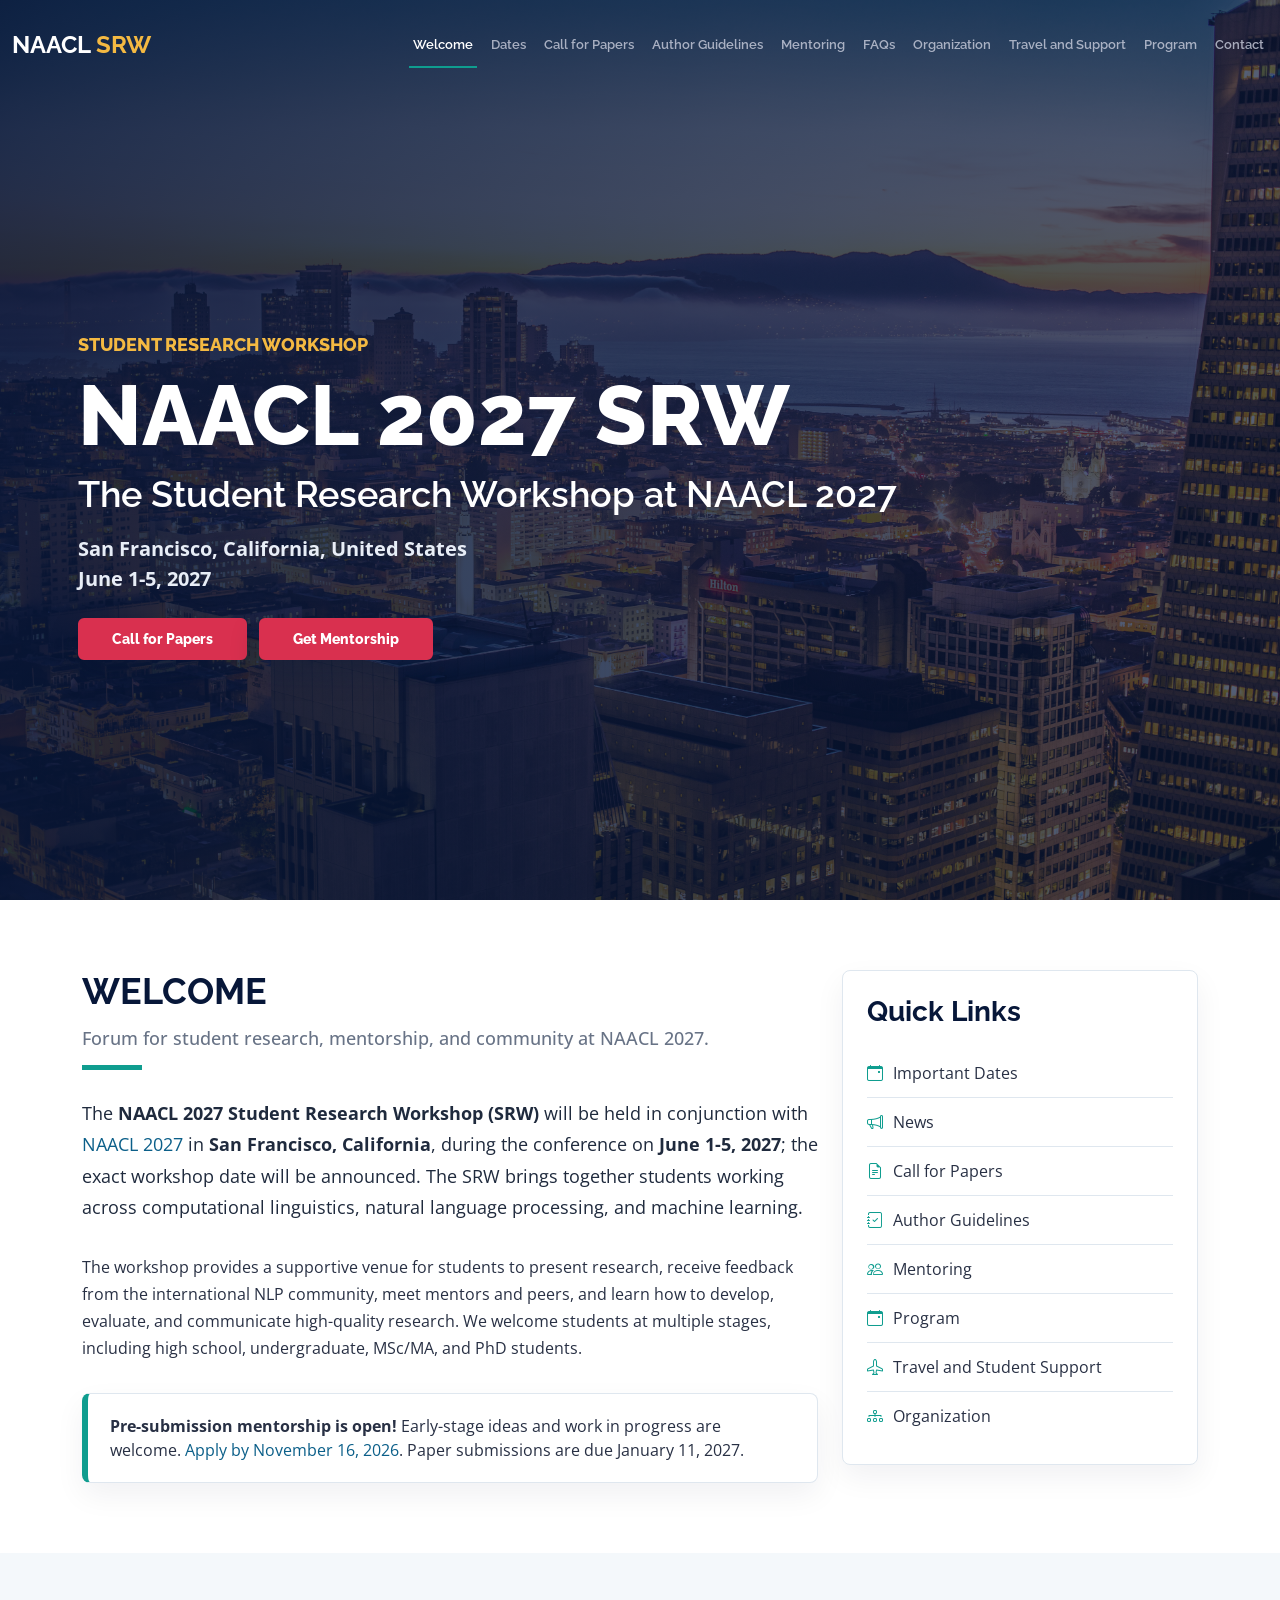
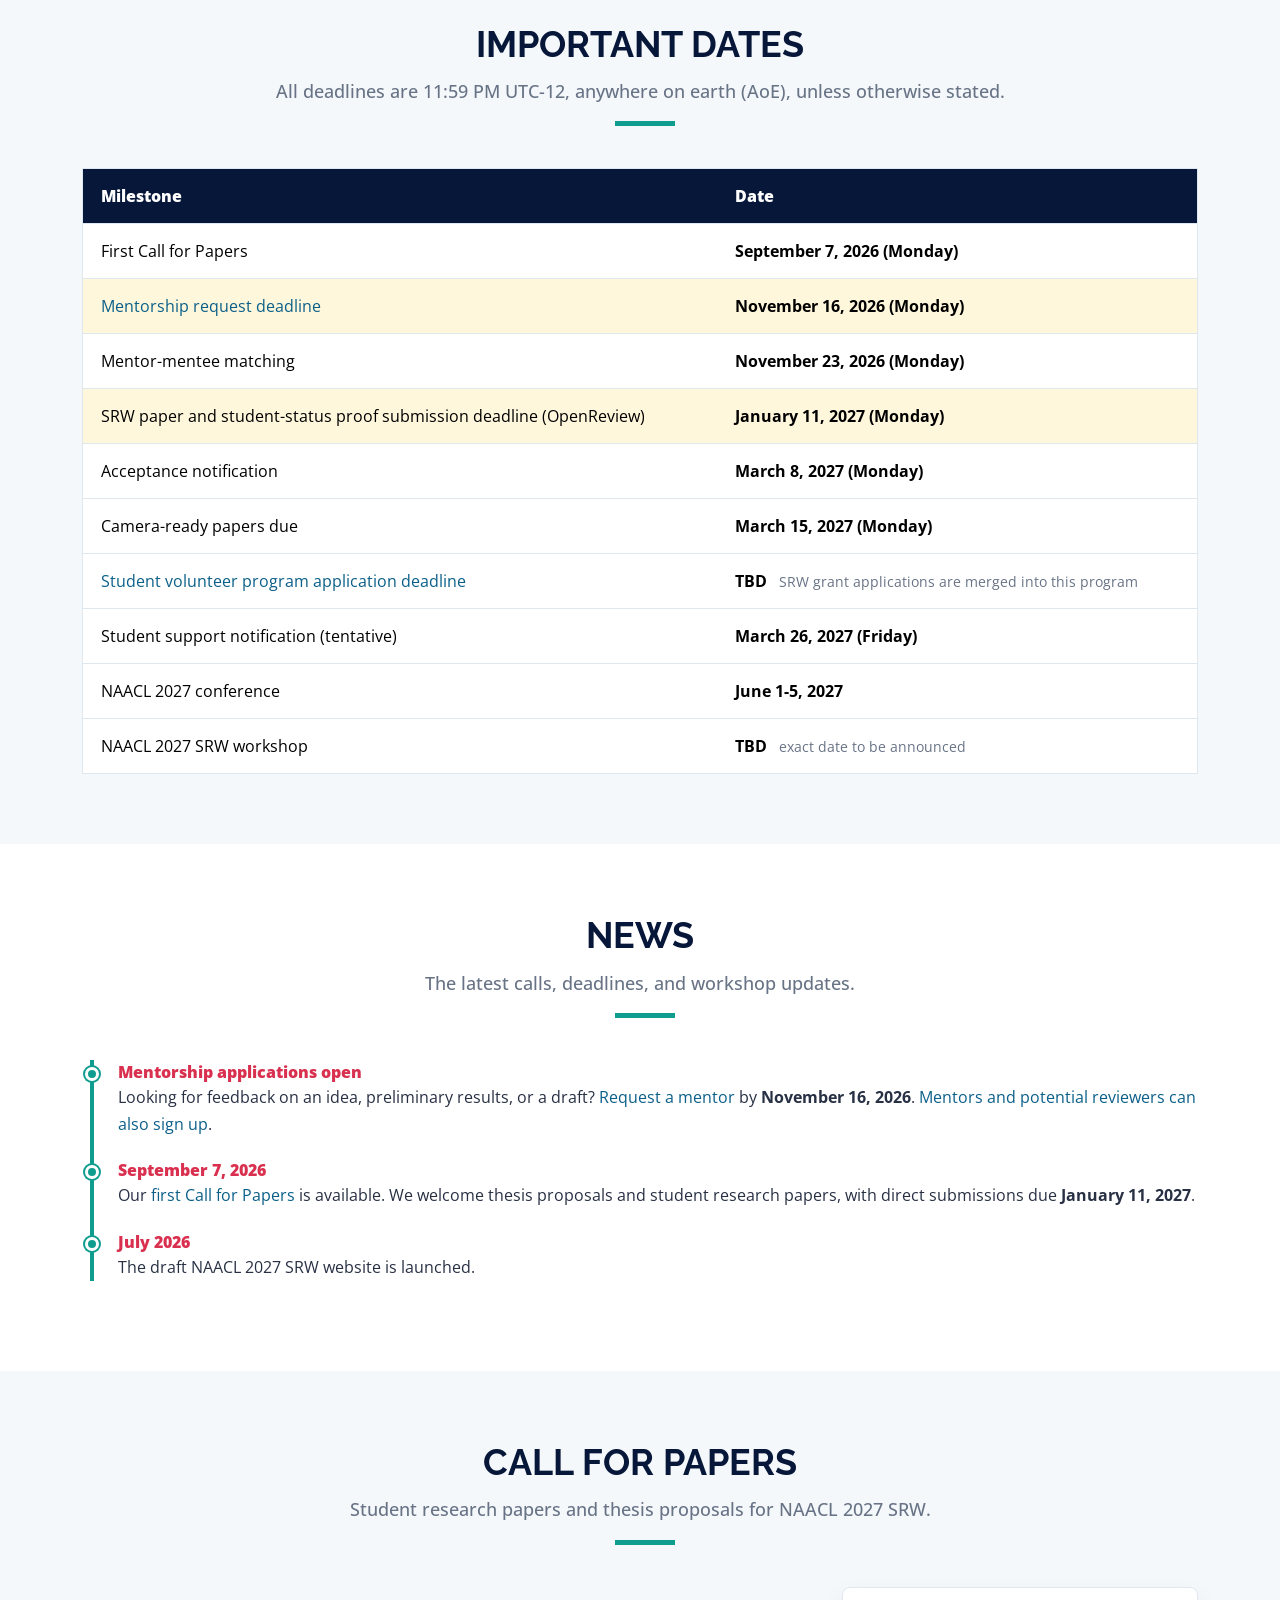
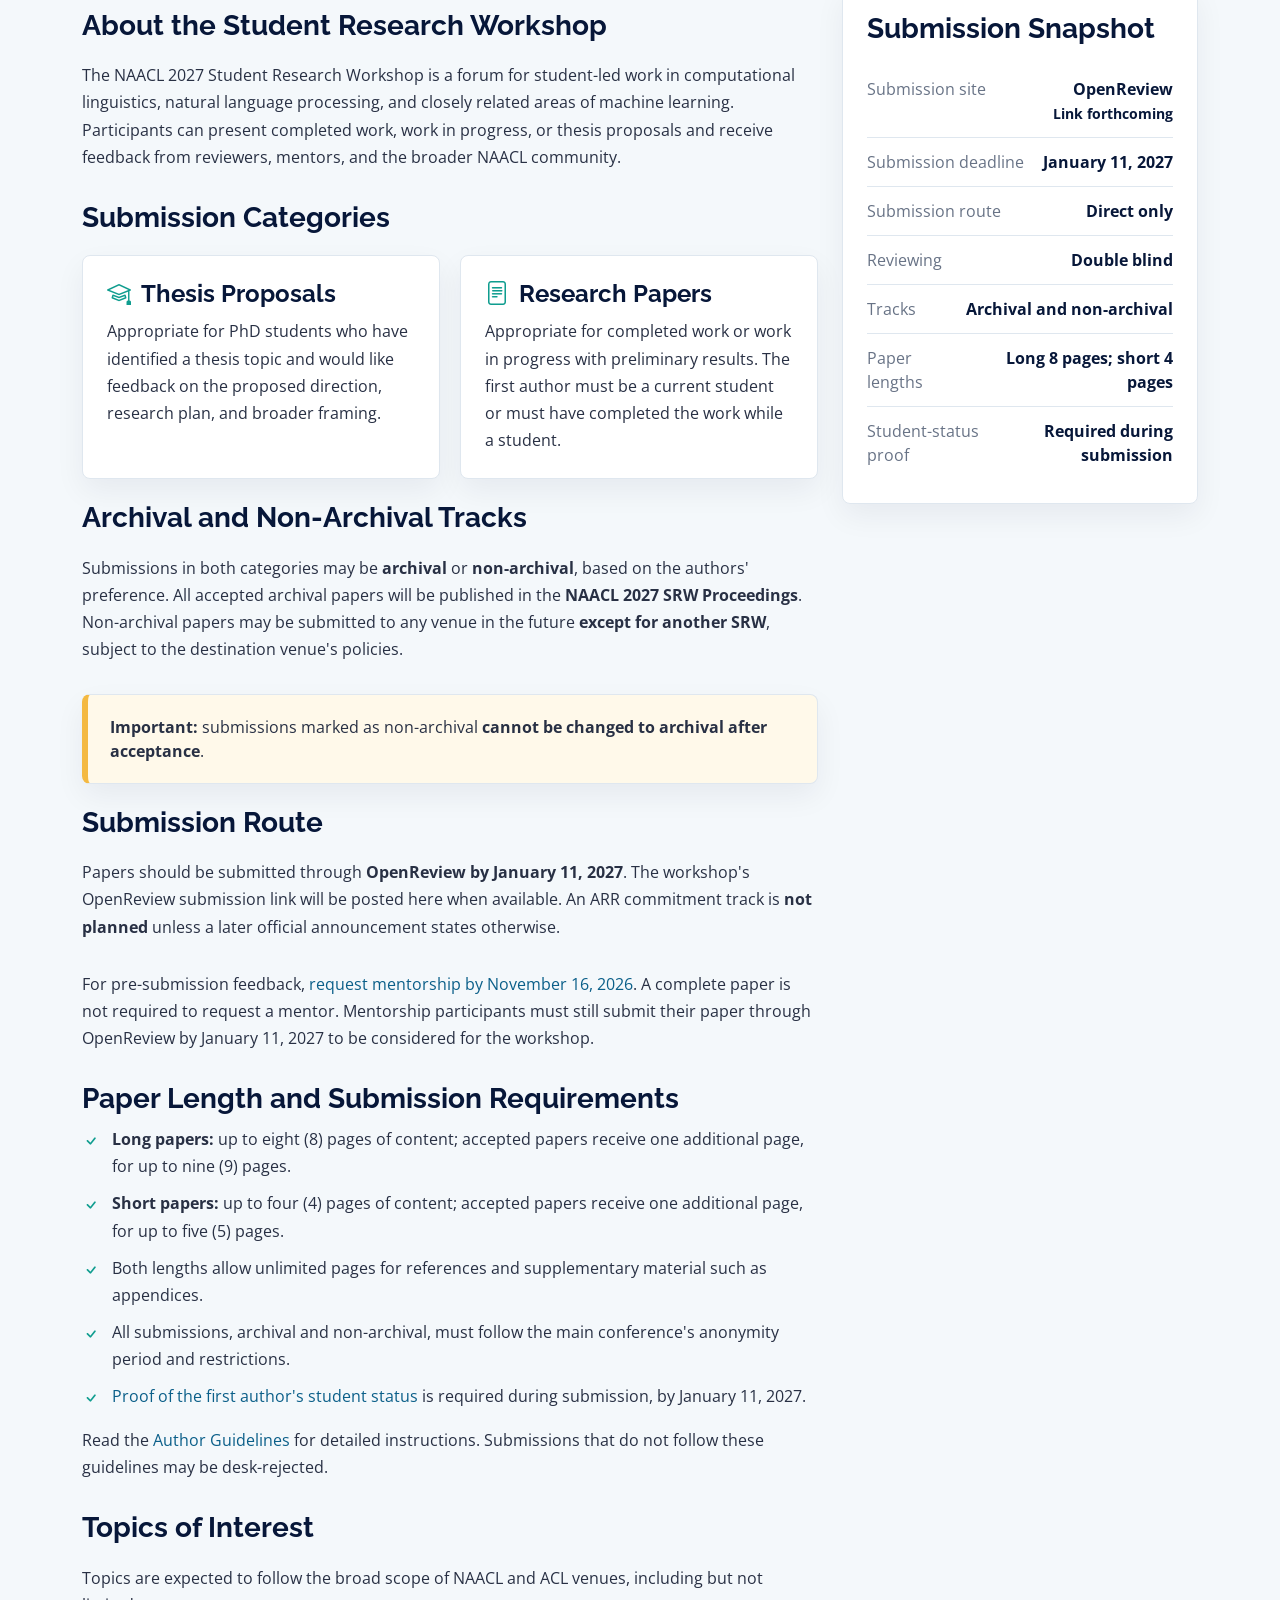
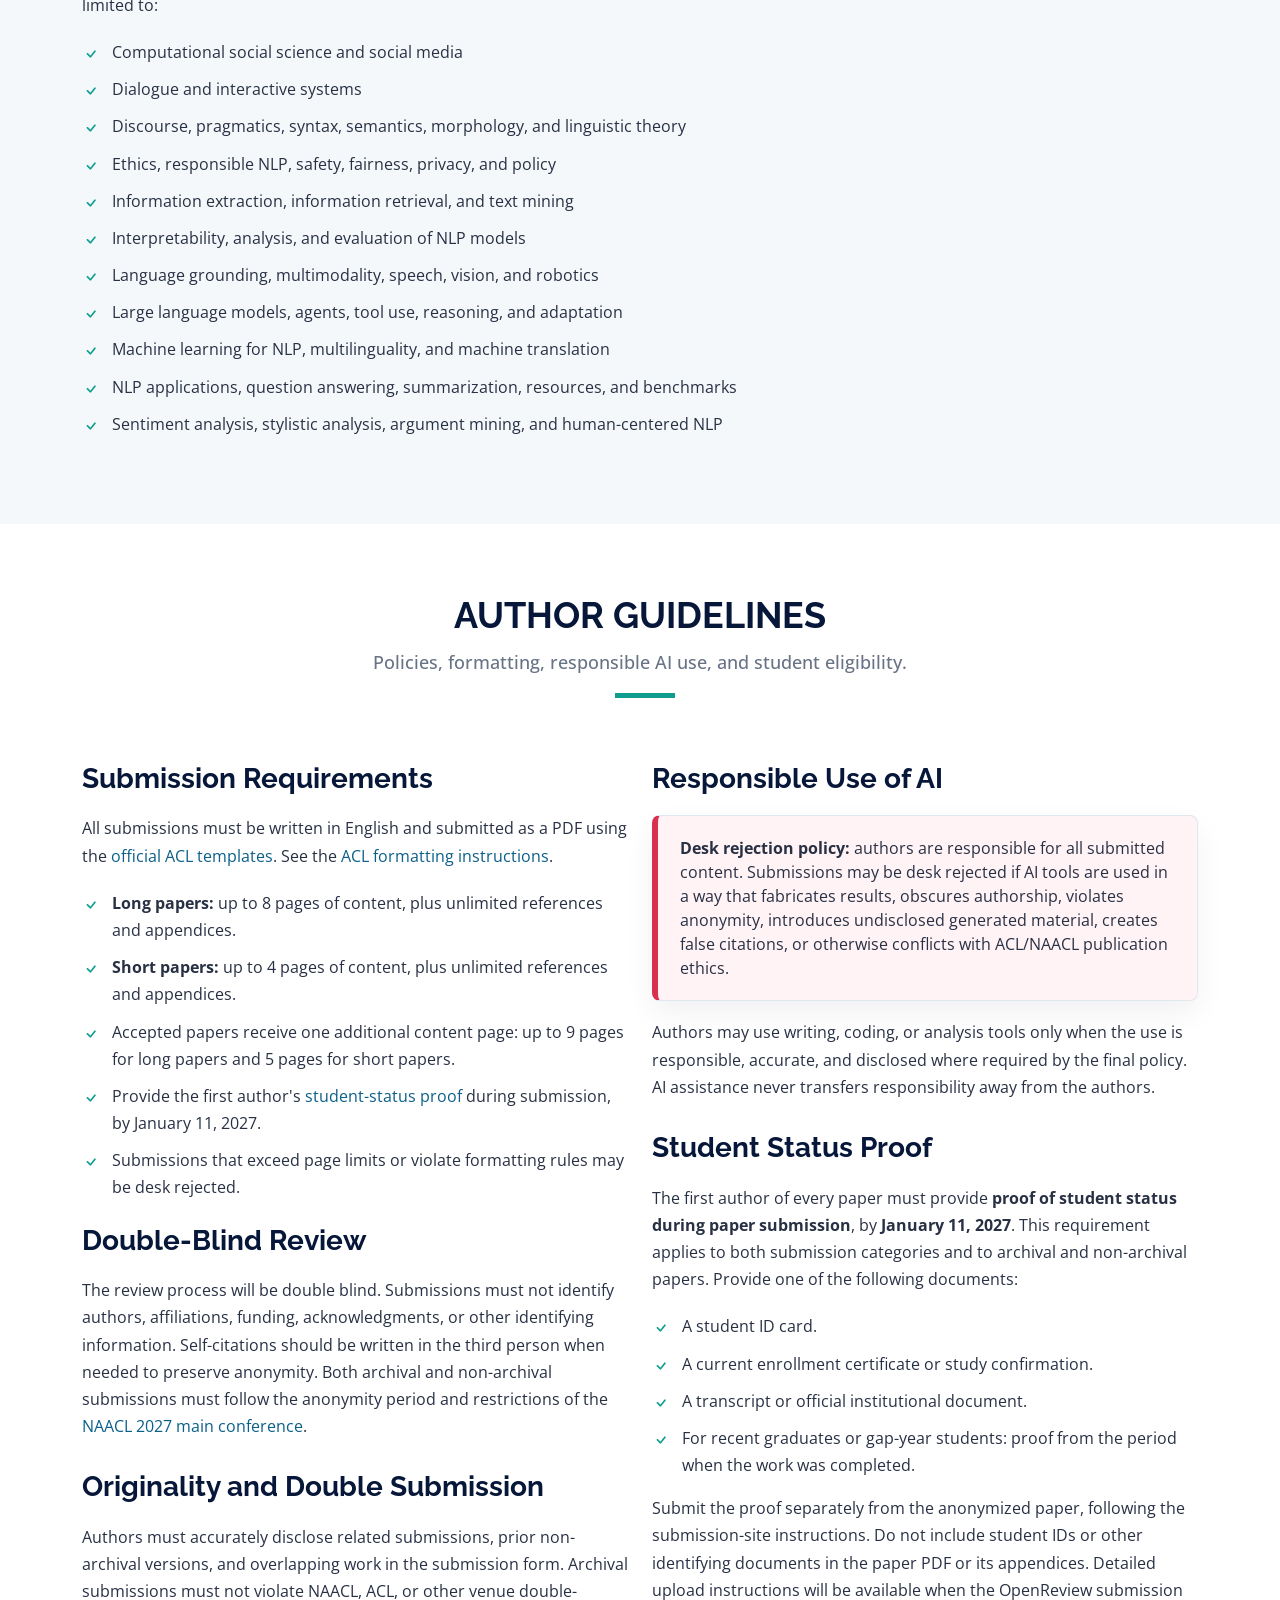
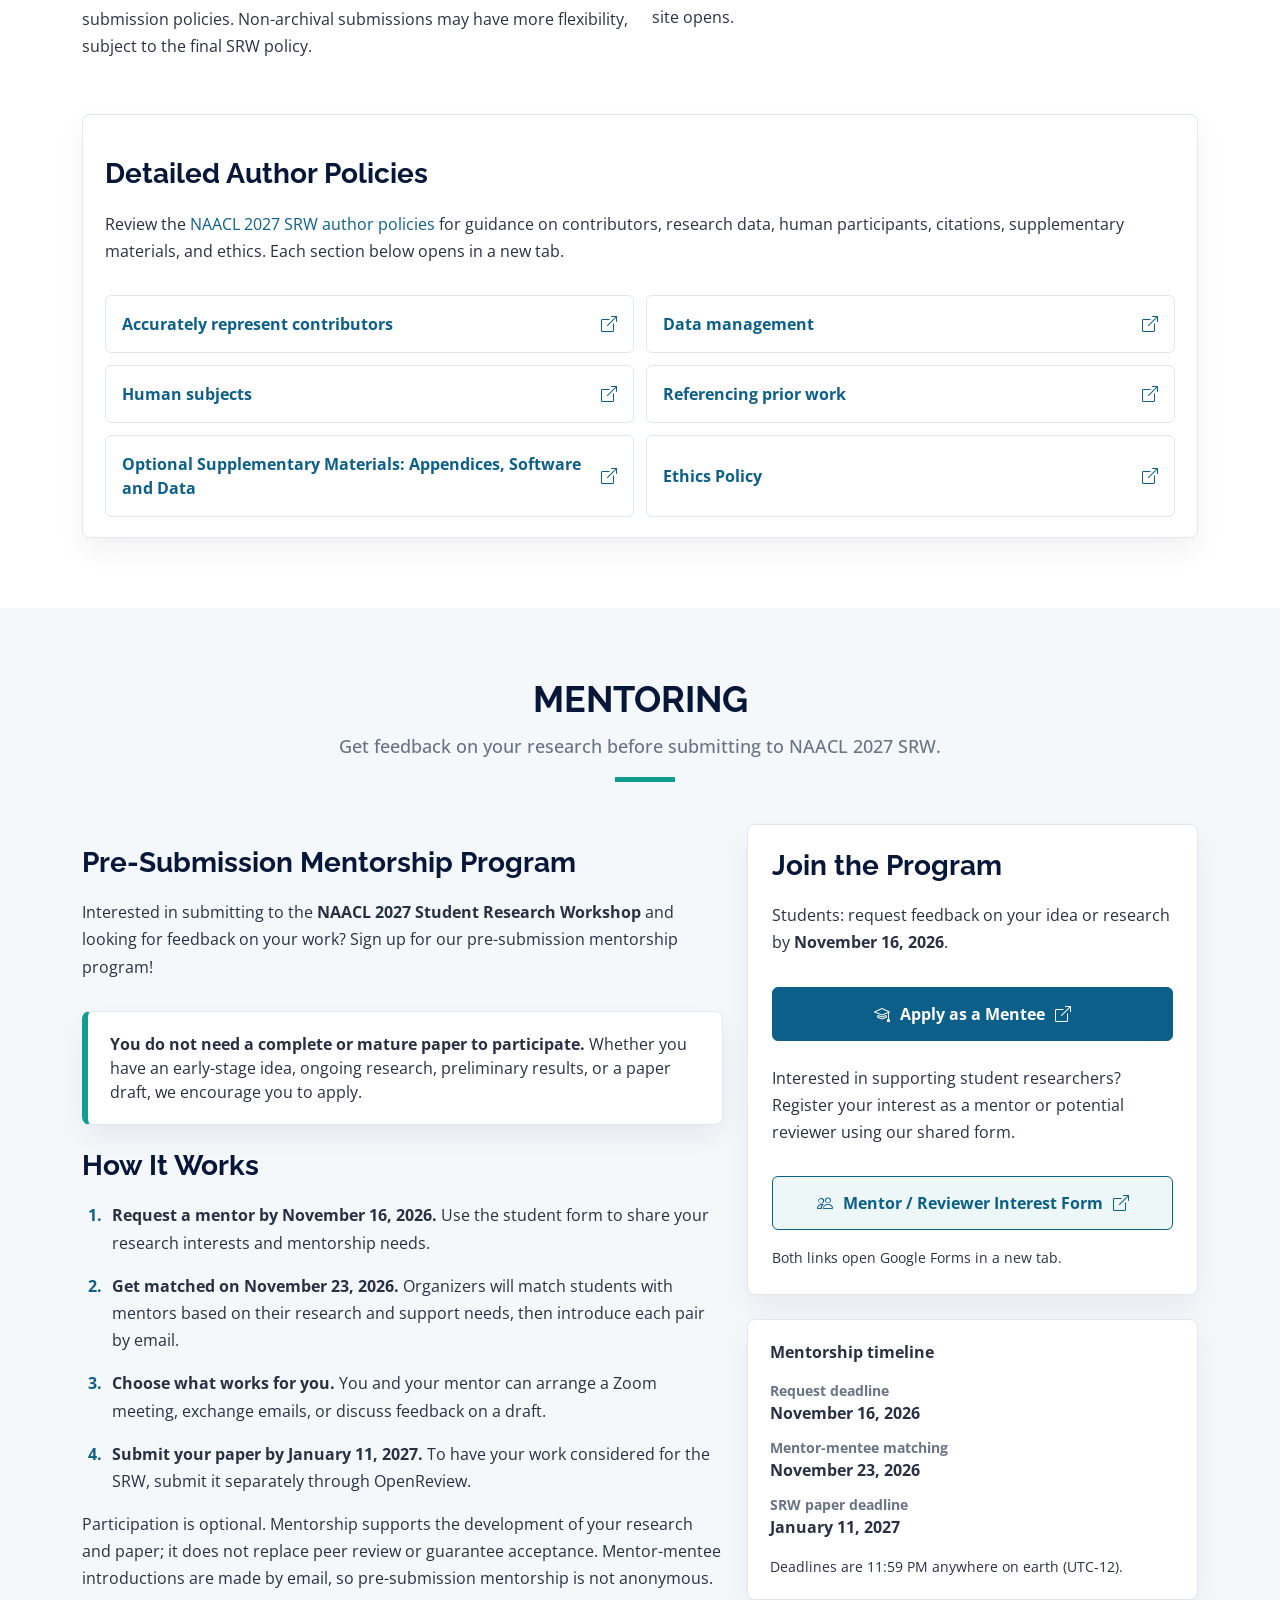
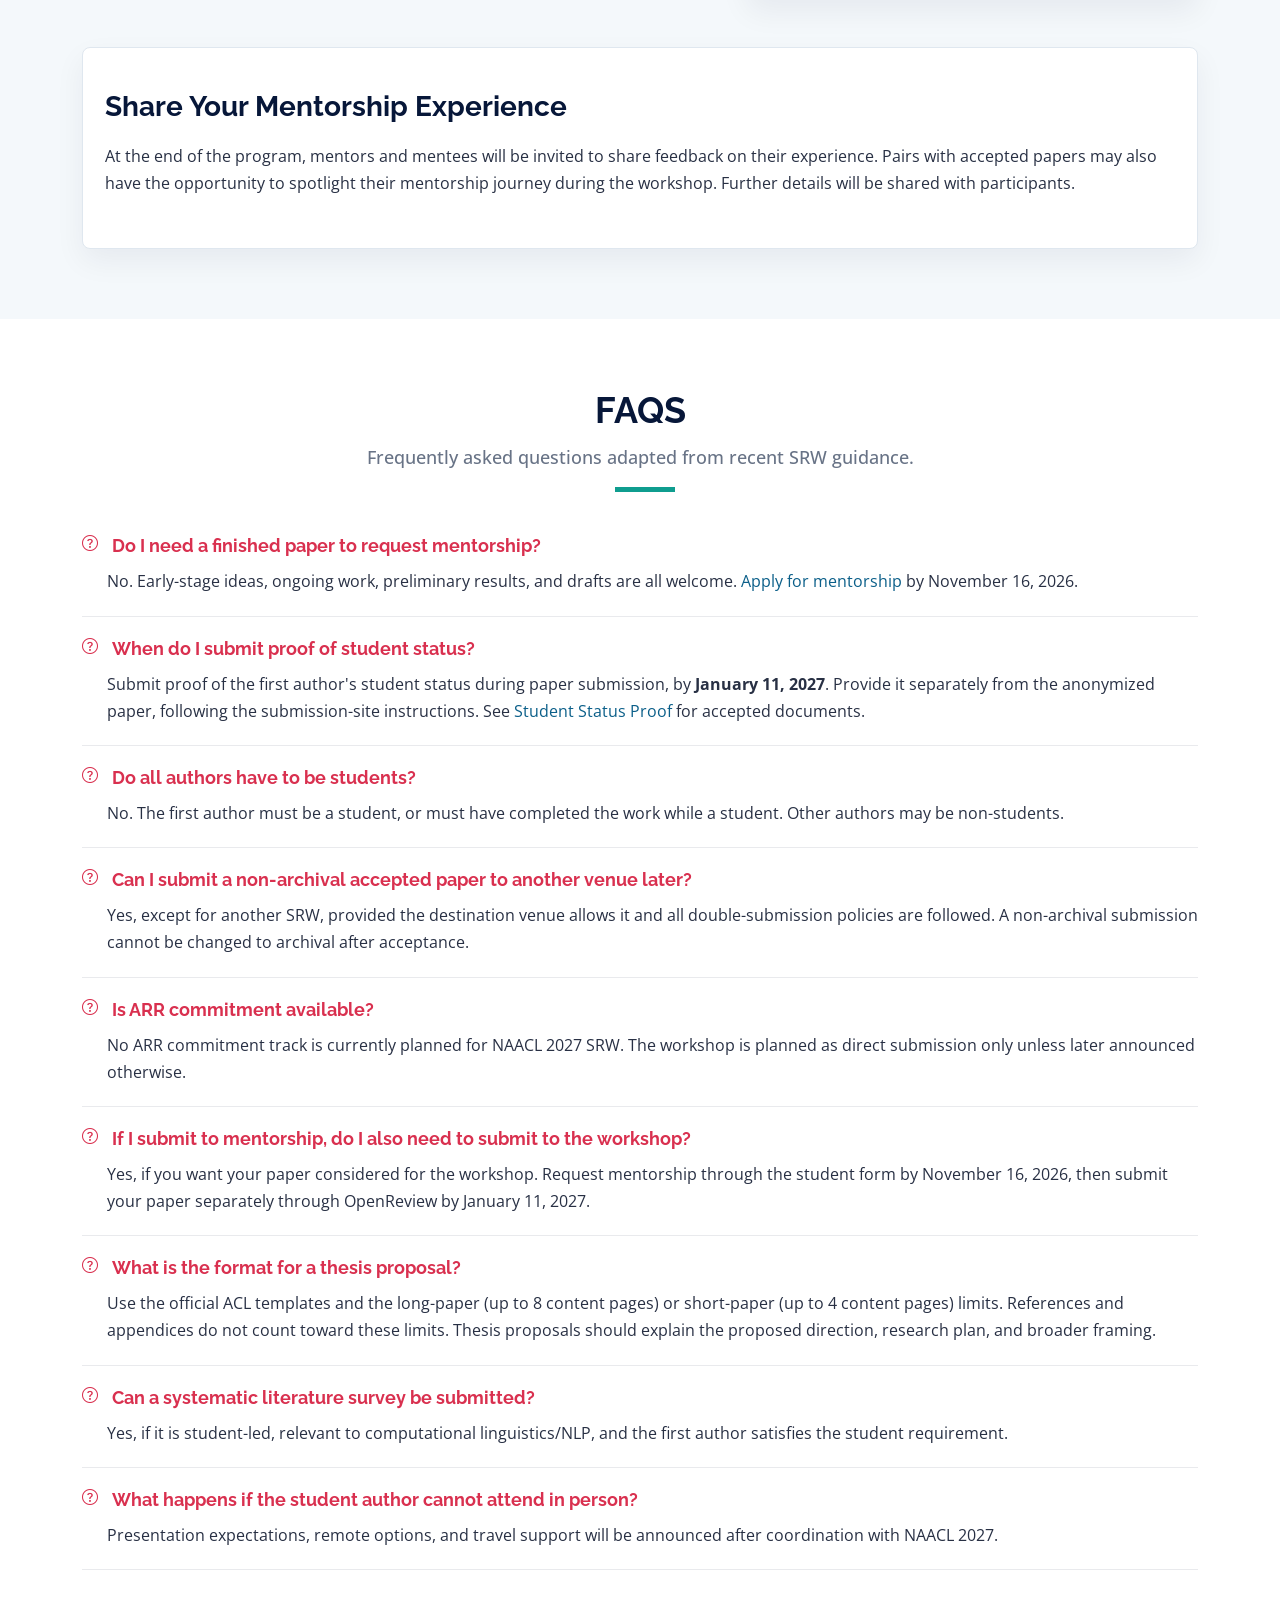
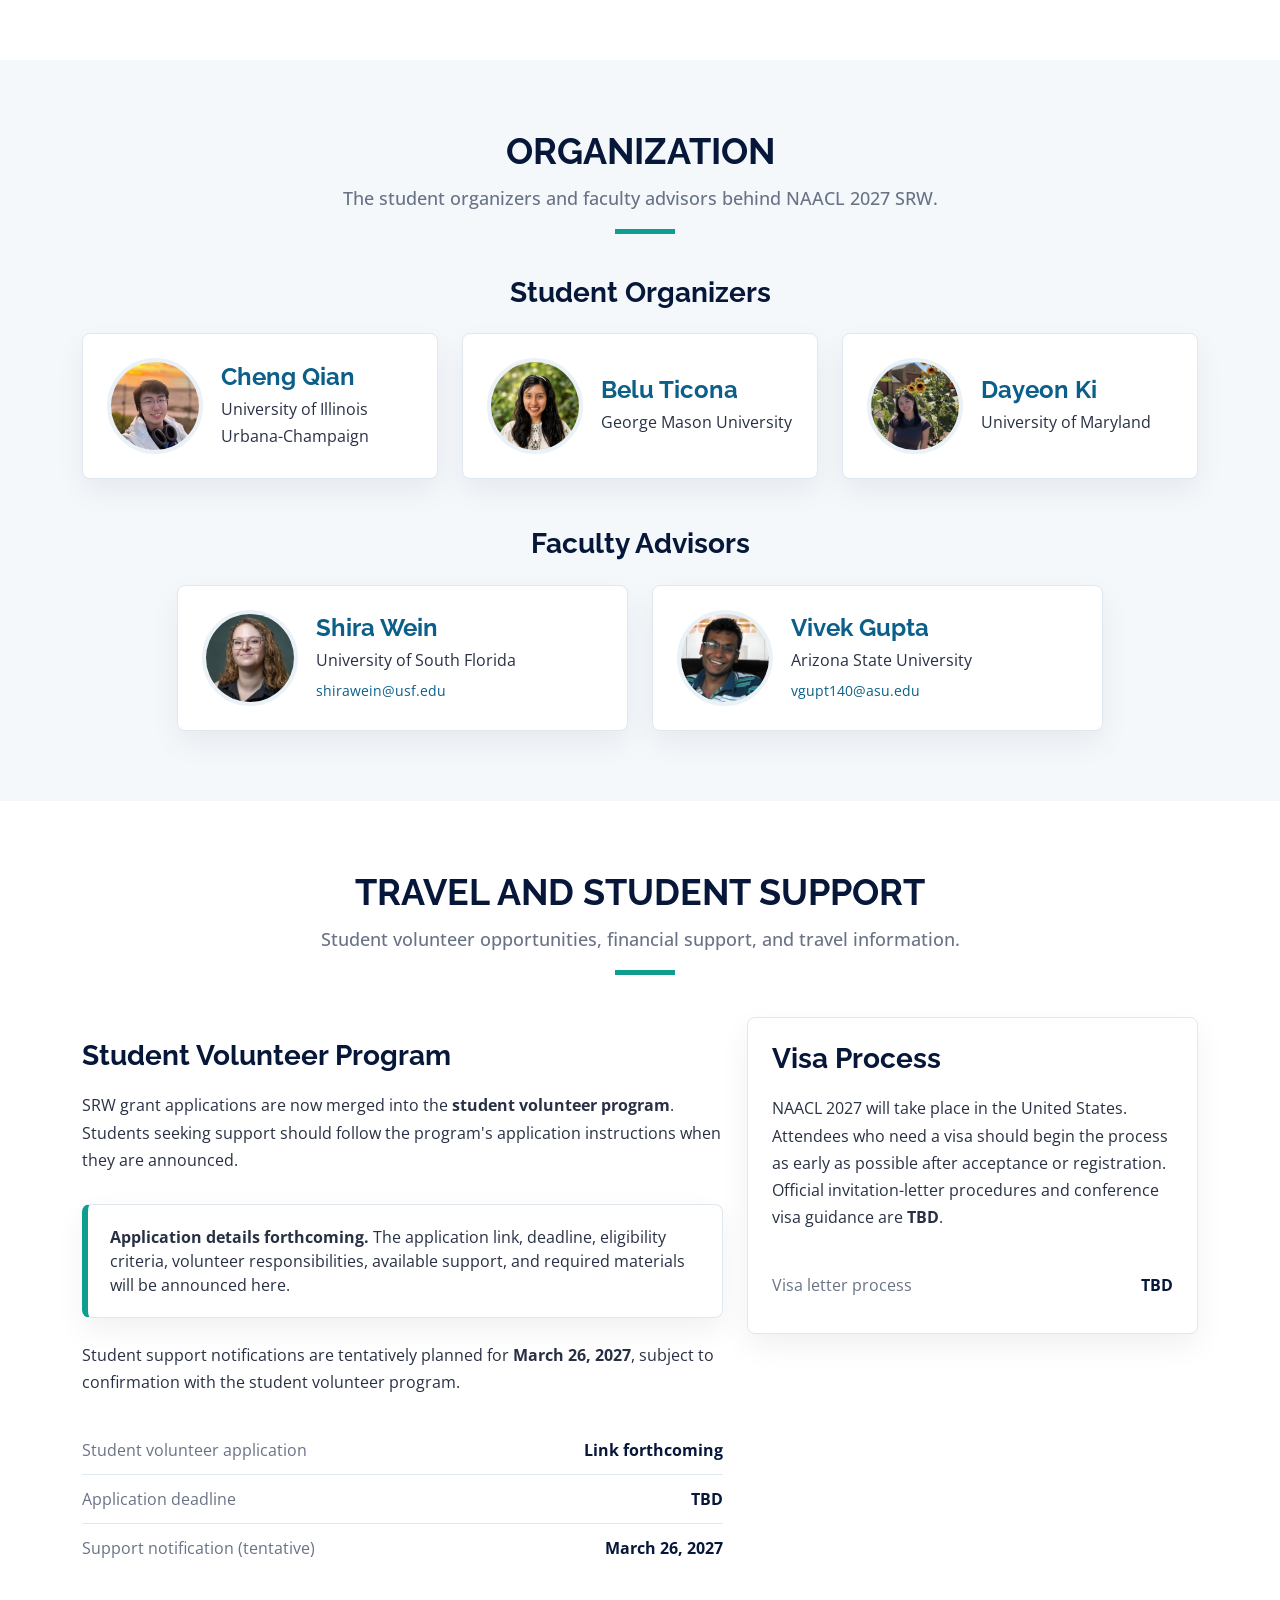
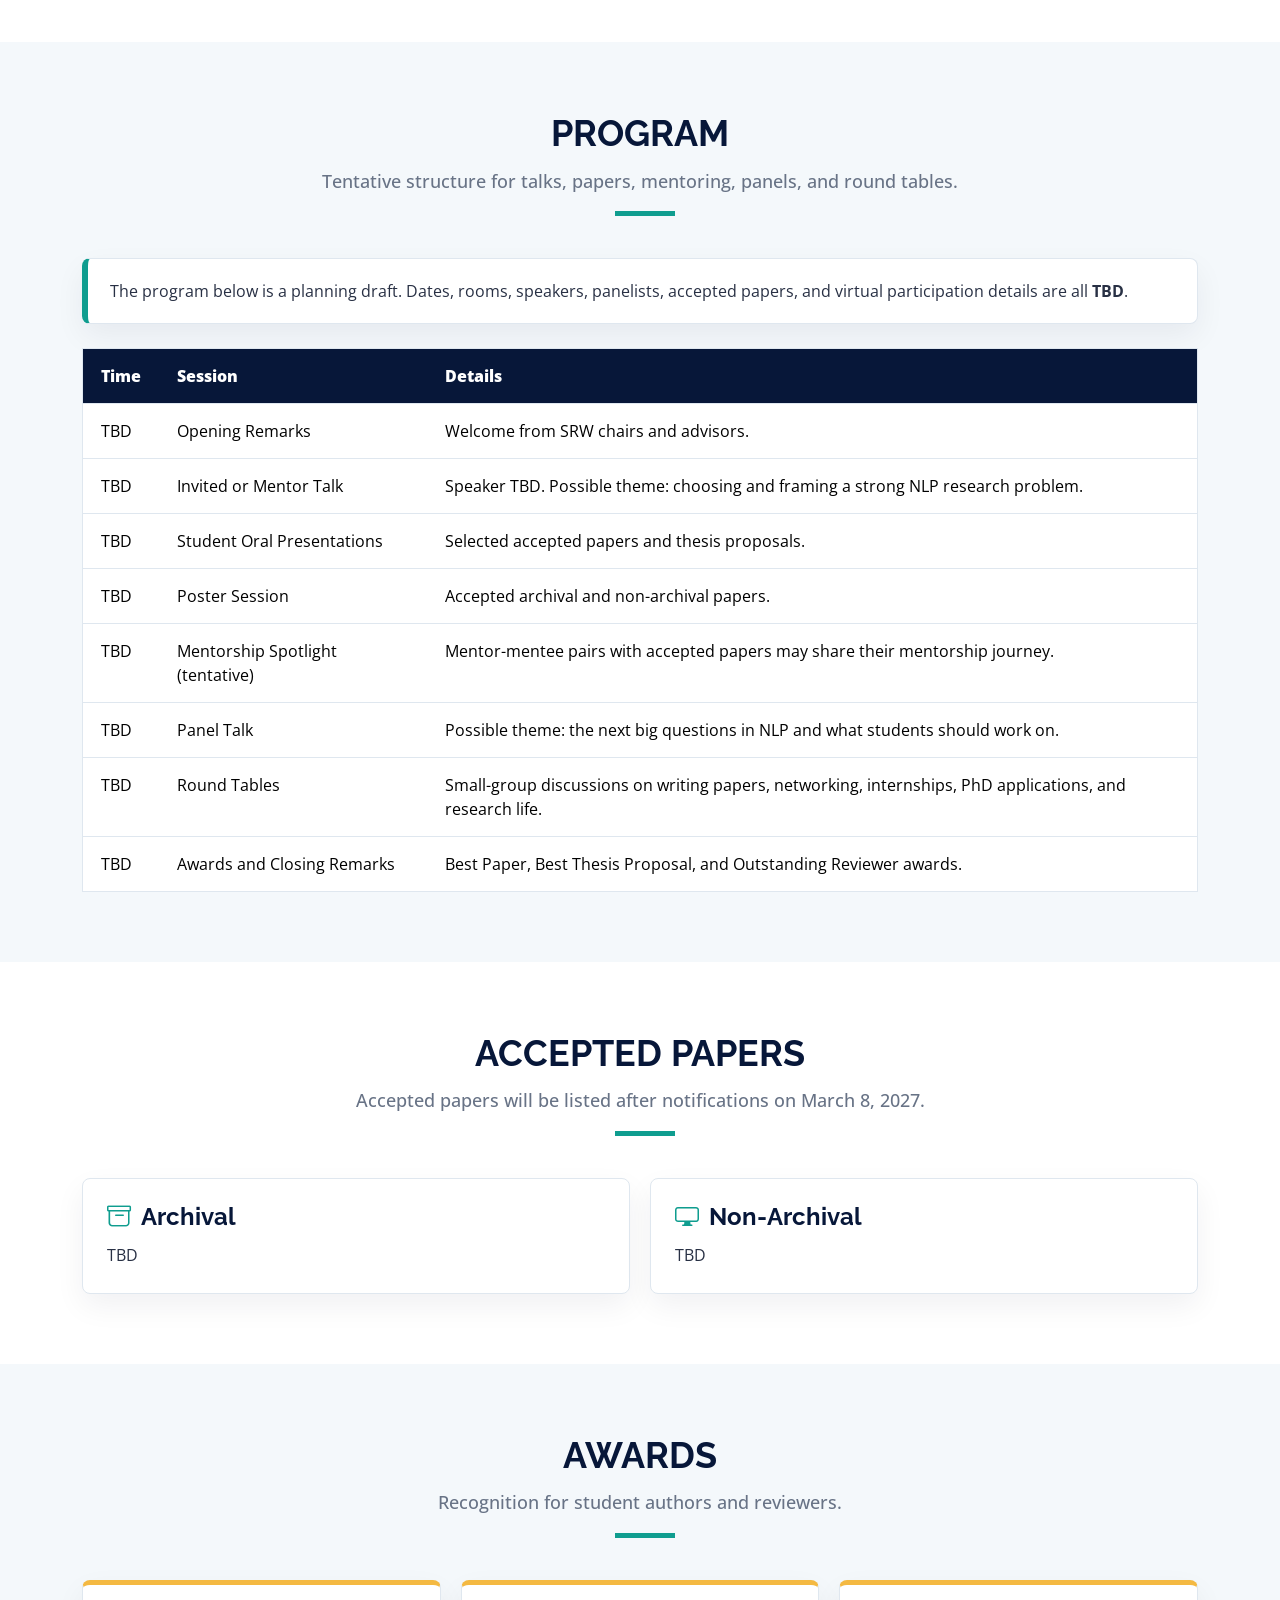
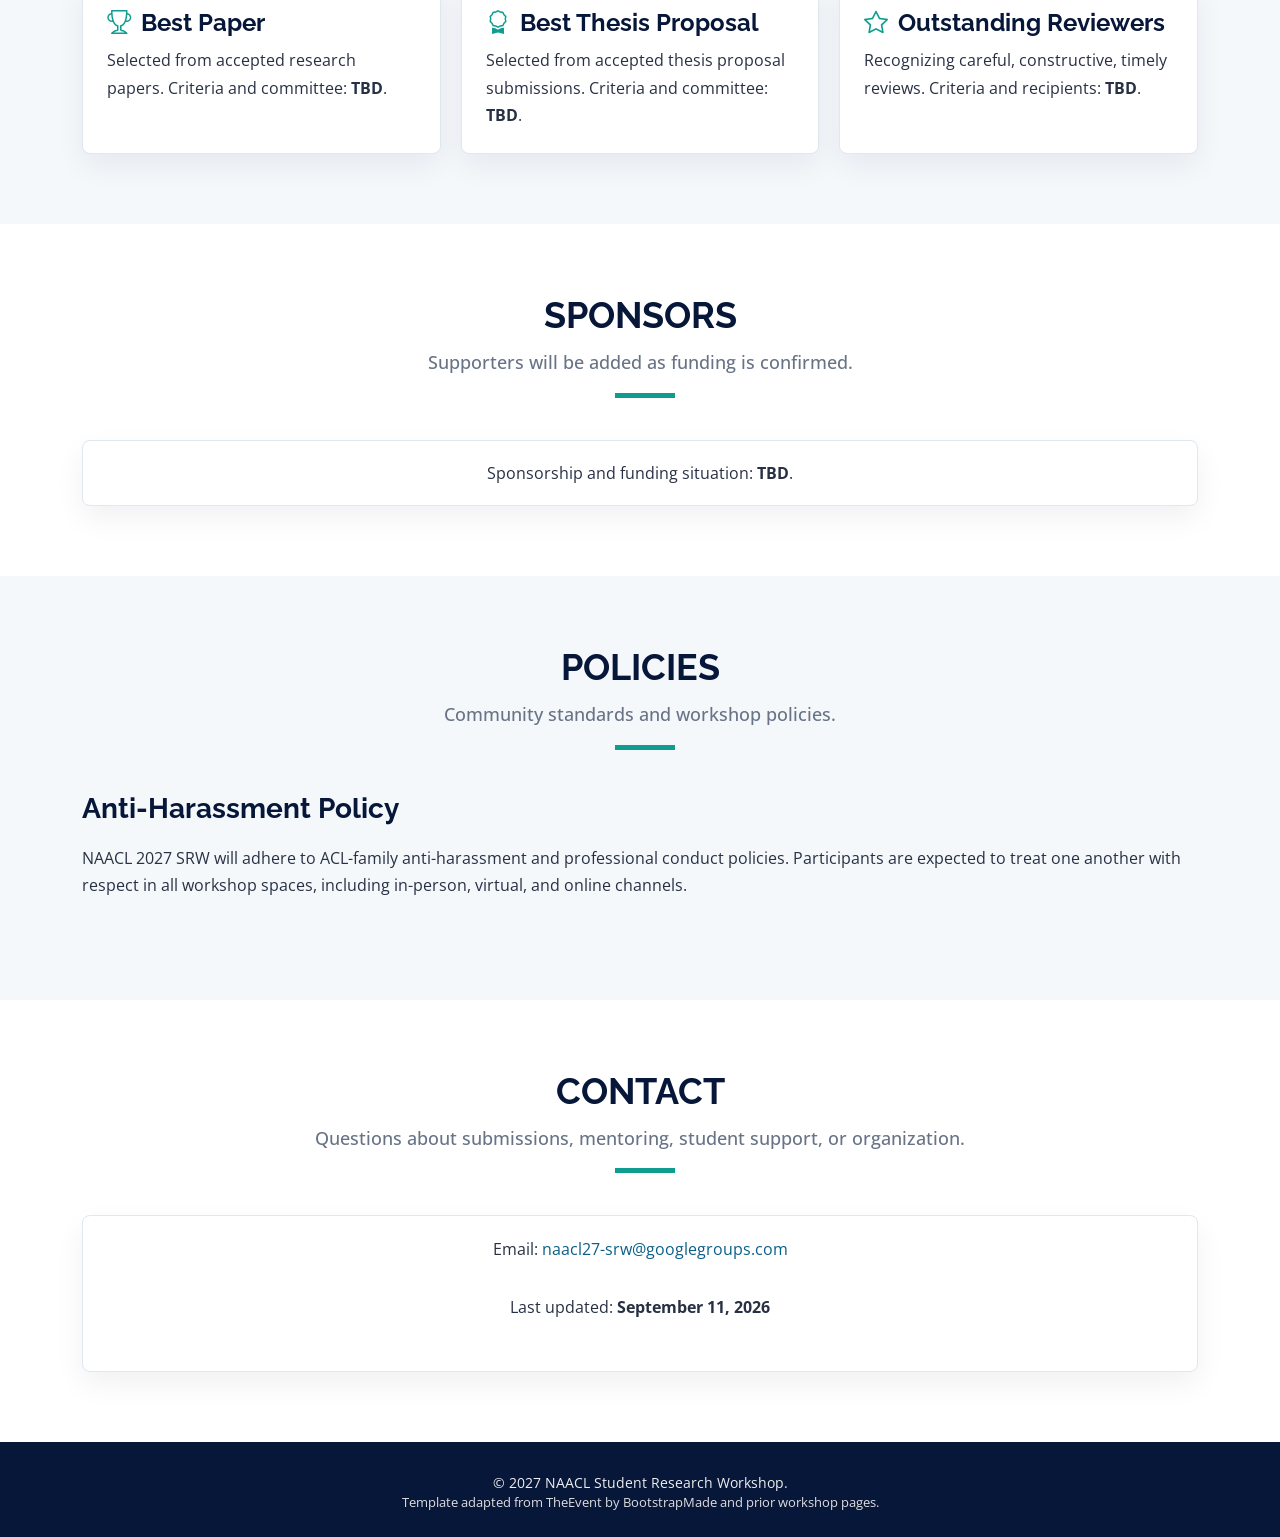
==== commit 123112c4: "update the dates" ====
--- a/index.html
+++ b/index.html
@@ -40,7 +40,7 @@
           <li><a class="nav-link scrollto" href="#mentoring">Mentoring</a></li>
           <li><a class="nav-link scrollto" href="#faq">FAQs</a></li>
           <li><a class="nav-link scrollto" href="#organization">Organization</a></li>
-          <li><a class="nav-link scrollto" href="#travel-grants">Travel and Grants</a></li>
+          <li><a class="nav-link scrollto" href="#travel-grants">Travel and Support</a></li>
           <li><a class="nav-link scrollto" href="#program">Program</a></li>
           <li><a class="nav-link scrollto" href="#contact">Contact</a></li>
         </ul>
@@ -89,7 +89,7 @@
             </p>
             <div class="notice-card accent-card">
               <strong>Pre-submission mentorship is open!</strong> Early-stage ideas and work in progress are welcome.
-              <a href="#mentoring">Apply by November 16, 2026</a>. Paper submissions are due January 18, 2027.
+              <a href="#mentoring">Apply by November 16, 2026</a>. Paper submissions are due January 11, 2027.
             </div>
           </div>
           <div class="col-lg-4">
@@ -101,7 +101,7 @@
               <a href="#author-guidelines"><i class="bi bi-journal-check"></i> Author Guidelines</a>
               <a href="#mentoring"><i class="bi bi-people"></i> Mentoring</a>
               <a href="#program"><i class="bi bi-calendar-event"></i> Program</a>
-              <a href="#travel-grants"><i class="bi bi-airplane"></i> Travel and Grants</a>
+              <a href="#travel-grants"><i class="bi bi-airplane"></i> Travel and Student Support</a>
               <a href="#organization"><i class="bi bi-diagram-3"></i> Organization</a>
             </div>
           </div>
@@ -122,11 +122,11 @@
               <tr><td>First Call for Papers</td><td><strong>September 7, 2026 (Monday)</strong></td></tr>
               <tr class="highlight-row"><td><a href="#mentoring">Mentorship request deadline</a></td><td><strong>November 16, 2026 (Monday)</strong></td></tr>
               <tr><td>Mentor-mentee matching</td><td><strong>November 23, 2026 (Monday)</strong></td></tr>
-              <tr class="highlight-row"><td>SRW paper submission deadline (OpenReview)</td><td><strong>January 18, 2027 (Monday)</strong></td></tr>
-              <tr><td>Acceptance notification</td><td><strong>March 15, 2027 (Monday)</strong></td></tr>
-              <tr><td>Grant application deadline</td><td><strong>TBD</strong> <span class="muted-note">to be announced with grant details</span></td></tr>
-              <tr><td>Grant notification (tentative)</td><td><strong>March 26, 2027 (Friday)</strong></td></tr>
-              <tr><td>Camera-ready papers due</td><td><strong>March 29, 2027 (Monday)</strong></td></tr>
+              <tr class="highlight-row"><td>SRW paper and student-status proof submission deadline (OpenReview)</td><td><strong>January 11, 2027 (Monday)</strong></td></tr>
+              <tr><td>Acceptance notification</td><td><strong>March 8, 2027 (Monday)</strong></td></tr>
+              <tr><td>Camera-ready papers due</td><td><strong>March 15, 2027 (Monday)</strong></td></tr>
+              <tr><td><a href="#travel-grants">Student volunteer program application deadline</a></td><td><strong>TBD</strong> <span class="muted-note">SRW grant applications are merged into this program</span></td></tr>
+              <tr><td>Student support notification (tentative)</td><td><strong>March 26, 2027 (Friday)</strong></td></tr>
               <tr><td>NAACL 2027 conference</td><td><strong>June 1-5, 2027</strong></td></tr>
               <tr><td>NAACL 2027 SRW workshop</td><td><strong>TBD</strong> <span class="muted-note">exact date to be announced</span></td></tr>
             </tbody>
@@ -148,7 +148,7 @@
           </div>
           <div class="timeline-item">
             <span>September 7, 2026</span>
-            <p>Our <a href="#cfp">first Call for Papers</a> is available. We welcome thesis proposals and student research papers, with direct submissions due <strong>January 18, 2027</strong>.</p>
+            <p>Our <a href="#cfp">first Call for Papers</a> is available. We welcome thesis proposals and student research papers, with direct submissions due <strong>January 11, 2027</strong>.</p>
           </div>
           <div class="timeline-item">
             <span>July 2026</span>
@@ -206,14 +206,14 @@
 
             <h3>Submission Route</h3>
             <p>
-              Papers should be submitted through <strong>OpenReview by January 18, 2027</strong>. The workshop's
+              Papers should be submitted through <strong>OpenReview by January 11, 2027</strong>. The workshop's
               OpenReview submission link will be posted here when available. An ARR commitment track is
               <strong>not planned</strong> unless a later official announcement states otherwise.
             </p>
             <p>
               For pre-submission feedback, <a href="https://forms.gle/8MT3nQ3nhjGPcjdS9" target="_blank" rel="noopener noreferrer">request mentorship by November 16, 2026</a>.
               A complete paper is not required to request a mentor. Mentorship participants must still submit their
-              paper through OpenReview by January 18, 2027 to be considered for the workshop.
+              paper through OpenReview by January 11, 2027 to be considered for the workshop.
             </p>
             <h3>Paper Length and Submission Requirements</h3>
             <ul class="check-list">
@@ -221,6 +221,7 @@
               <li><strong>Short papers:</strong> up to four (4) pages of content; accepted papers receive one additional page, for up to five (5) pages.</li>
               <li>Both lengths allow unlimited pages for references and supplementary material such as appendices.</li>
               <li>All submissions, archival and non-archival, must follow the main conference's anonymity period and restrictions.</li>
+              <li><a href="#student-status-proof">Proof of the first author's student status</a> is required during submission, by January 11, 2027.</li>
             </ul>
             <p>
               Read the <a href="#author-guidelines">Author Guidelines</a> for detailed instructions. Submissions that
@@ -253,7 +254,7 @@
               </div>
               <div class="snapshot-row">
                 <span>Submission deadline</span>
-                <strong>January 18, 2027</strong>
+                <strong>January 11, 2027</strong>
               </div>
               <div class="snapshot-row">
                 <span>Submission route</span>
@@ -272,8 +273,8 @@
                 <strong>Long 8 pages; short 4 pages</strong>
               </div>
               <div class="snapshot-row">
-                <span>Student proof</span>
-                <strong>Required if accepted</strong>
+                <span>Student-status proof</span>
+                <strong>Required during submission</strong>
               </div>
             </div>
           </div>
@@ -300,6 +301,7 @@
               <li><strong>Long papers:</strong> up to 8 pages of content, plus unlimited references and appendices.</li>
               <li><strong>Short papers:</strong> up to 4 pages of content, plus unlimited references and appendices.</li>
               <li>Accepted papers receive one additional content page: up to 9 pages for long papers and 5 pages for short papers.</li>
+              <li>Provide the first author's <a href="#student-status-proof">student-status proof</a> during submission, by January 11, 2027.</li>
               <li>Submissions that exceed page limits or violate formatting rules may be desk rejected.</li>
             </ul>
 
@@ -333,10 +335,12 @@
               authors.
             </p>
 
-            <h3>Student Status Proof</h3>
-            <p>
-              The first author of each accepted paper must provide proof of student status at the camera-ready stage.
-              Acceptable proof is expected to include one of the following:
+            <h3 id="student-status-proof">Student Status Proof</h3>
+            <p>
+              The first author of every paper must provide <strong>proof of student status during paper submission</strong>,
+              by <strong>January 11, 2027</strong>. This requirement applies to both submission categories and to archival
+              and non-archival papers.
+              Provide one of the following documents:
             </p>
             <ul class="check-list">
               <li>A student ID card.</li>
@@ -344,7 +348,9 @@
               <li>A transcript or official institutional document.</li>
               <li>For recent graduates or gap-year students: proof from the period when the work was completed.</li>
             </ul>
-            <p>Upload instructions will be shared with accepted authors before the <strong>March 29, 2027</strong> camera-ready deadline.</p>
+            <p>Submit the proof separately from the anonymized paper, following the submission-site instructions.
+              Do not include student IDs or other identifying documents in the paper PDF or its appendices.
+              Detailed upload instructions will be available when the OpenReview submission site opens.</p>
           </div>
         </div>
 
@@ -389,7 +395,7 @@
               <li><strong>Request a mentor by November 16, 2026.</strong> Use the student form to share your research interests and mentorship needs.</li>
               <li><strong>Get matched on November 23, 2026.</strong> Organizers will match students with mentors based on their research and support needs, then introduce each pair by email.</li>
               <li><strong>Choose what works for you.</strong> You and your mentor can arrange a Zoom meeting, exchange emails, or discuss feedback on a draft.</li>
-              <li><strong>Submit your paper by January 18, 2027.</strong> To have your work considered for the SRW, submit it separately through OpenReview.</li>
+              <li><strong>Submit your paper by January 11, 2027.</strong> To have your work considered for the SRW, submit it separately through OpenReview.</li>
             </ol>
             <p>
               Participation is optional. Mentorship supports the development of your research and paper; it does not
@@ -411,7 +417,7 @@
               <dl class="mentorship-dates">
                 <dt>Request deadline</dt><dd>November 16, 2026</dd>
                 <dt>Mentor-mentee matching</dt><dd>November 23, 2026</dd>
-                <dt>SRW paper deadline</dt><dd>January 18, 2027</dd>
+                <dt>SRW paper deadline</dt><dd>January 11, 2027</dd>
               </dl>
               <p class="small mb-0">Deadlines are 11:59 PM anywhere on earth (UTC-12).</p>
             </div>
@@ -439,6 +445,12 @@
           <li>
             <div class="question"><i class="bi bi-question-circle"></i> Do I need a finished paper to request mentorship?</div>
             <p>No. Early-stage ideas, ongoing work, preliminary results, and drafts are all welcome. <a href="https://forms.gle/8MT3nQ3nhjGPcjdS9" target="_blank" rel="noopener noreferrer">Apply for mentorship</a> by November 16, 2026.</p>
+          </li>
+          <li>
+            <div class="question"><i class="bi bi-question-circle"></i> When do I submit proof of student status?</div>
+            <p>Submit proof of the first author's student status during paper submission, by <strong>January 11, 2027</strong>.
+              Provide it separately from the anonymized paper, following the submission-site instructions.
+              See <a href="#student-status-proof">Student Status Proof</a> for accepted documents.</p>
           </li>
           <li>
             <div class="question"><i class="bi bi-question-circle"></i> Do all authors have to be students?</div>
@@ -454,7 +466,7 @@
           </li>
           <li>
             <div class="question"><i class="bi bi-question-circle"></i> If I submit to mentorship, do I also need to submit to the workshop?</div>
-            <p>Yes, if you want your paper considered for the workshop. Request mentorship through the student form by November 16, 2026, then submit your paper separately through OpenReview by January 18, 2027.</p>
+            <p>Yes, if you want your paper considered for the workshop. Request mentorship through the student form by November 16, 2026, then submit your paper separately through OpenReview by January 11, 2027.</p>
           </li>
           <li>
             <div class="question"><i class="bi bi-question-circle"></i> What is the format for a thesis proposal?</div>
@@ -551,36 +563,37 @@
     <section id="travel-grants">
       <div class="container" data-aos="fade-up">
         <div class="section-header">
-          <h2>Travel and Grants</h2>
-          <p>Financial support, visa guidance, and student travel information.</p>
+          <h2>Travel and Student Support</h2>
+          <p>Student volunteer opportunities, financial support, and travel information.</p>
         </div>
 
         <div class="row gy-4">
           <div class="col-lg-7">
-            <h3>SRW Grant Application Guideline</h3>
-            <p>
-              We plan to invite eligible students to apply for SRW grants that may help cover registration, travel, or
-              accommodation expenses. The funding situation and exact number of grants are <strong>TBD</strong>.
-            </p>
-
-            <h3>Priority Consideration</h3>
-            <ul class="check-list">
-              <li>Students whose paper has been accepted and who are first authors.</li>
-              <li>Students presenting work at the SRW.</li>
-              <li>One funded author per accepted paper, subject to budget.</li>
-              <li>Students from developing countries or marginalized communities.</li>
-              <li>First-time NAACL/ACL-family conference attendees.</li>
-              <li>Students without other travel, registration, or diversity and inclusion funding.</li>
-            </ul>
-
-            <h3>What to Submit</h3>
-            <p>Application materials are expected to include:</p>
-            <ul class="check-list">
-              <li>Basic personal and academic information.</li>
-              <li>A personal statement explaining need and motivation.</li>
-              <li>Optional supporting or justification materials.</li>
-              <li>Proof of accepted-paper status, if applicable.</li>
-            </ul>
+            <h3>Student Volunteer Program</h3>
+            <p>
+              SRW grant applications are now merged into the <strong>student volunteer program</strong>.
+              Students seeking support should follow the program's application instructions when they are announced.
+            </p>
+            <div class="notice-card accent-card">
+              <strong>Application details forthcoming.</strong> The application link, deadline, eligibility criteria,
+              volunteer responsibilities, available support, and required materials will be announced here.
+            </div>
+            <p class="mt-4">
+              Student support notifications are tentatively planned for <strong>March 26, 2027</strong>,
+              subject to confirmation with the student volunteer program.
+            </p>
+            <div class="snapshot-row">
+              <span>Student volunteer application</span>
+              <strong>Link forthcoming</strong>
+            </div>
+            <div class="snapshot-row">
+              <span>Application deadline</span>
+              <strong>TBD</strong>
+            </div>
+            <div class="snapshot-row">
+              <span>Support notification (tentative)</span>
+              <strong>March 26, 2027</strong>
+            </div>
           </div>
 
           <div class="col-lg-5">
@@ -591,18 +604,6 @@
                 early as possible after acceptance or registration. Official invitation-letter procedures and conference
                 visa guidance are <strong>TBD</strong>.
               </p>
-              <div class="snapshot-row">
-                <span>Grant form</span>
-                <strong>TBD</strong>
-              </div>
-              <div class="snapshot-row">
-                <span>Grant deadline</span>
-                <strong>TBD</strong>
-              </div>
-              <div class="snapshot-row">
-                <span>Notification (tentative)</span>
-                <strong>March 26, 2027</strong>
-              </div>
               <div class="snapshot-row">
                 <span>Visa letter process</span>
                 <strong>TBD</strong>
@@ -696,7 +697,7 @@
       <div class="container" data-aos="fade-up">
         <div class="section-header">
           <h2>Accepted Papers</h2>
-          <p>Accepted papers will be listed after notifications on March 15, 2027.</p>
+          <p>Accepted papers will be listed after notifications on March 8, 2027.</p>
         </div>
         <div class="info-grid two-col">
           <div class="info-card">
@@ -764,11 +765,11 @@
       <div class="container" data-aos="fade-up">
         <div class="section-header">
           <h2>Contact</h2>
-          <p>Questions about submissions, mentoring, grants, or organization.</p>
+          <p>Questions about submissions, mentoring, student support, or organization.</p>
         </div>
         <div class="contact-box">
           <p>Email: <a href="mailto:naacl27-srw@googlegroups.com">naacl27-srw@googlegroups.com</a></p>
-          <p>Last updated: <strong>September 10, 2026</strong></p>
+          <p>Last updated: <strong>September 11, 2026</strong></p>
         </div>
       </div>
     </section>
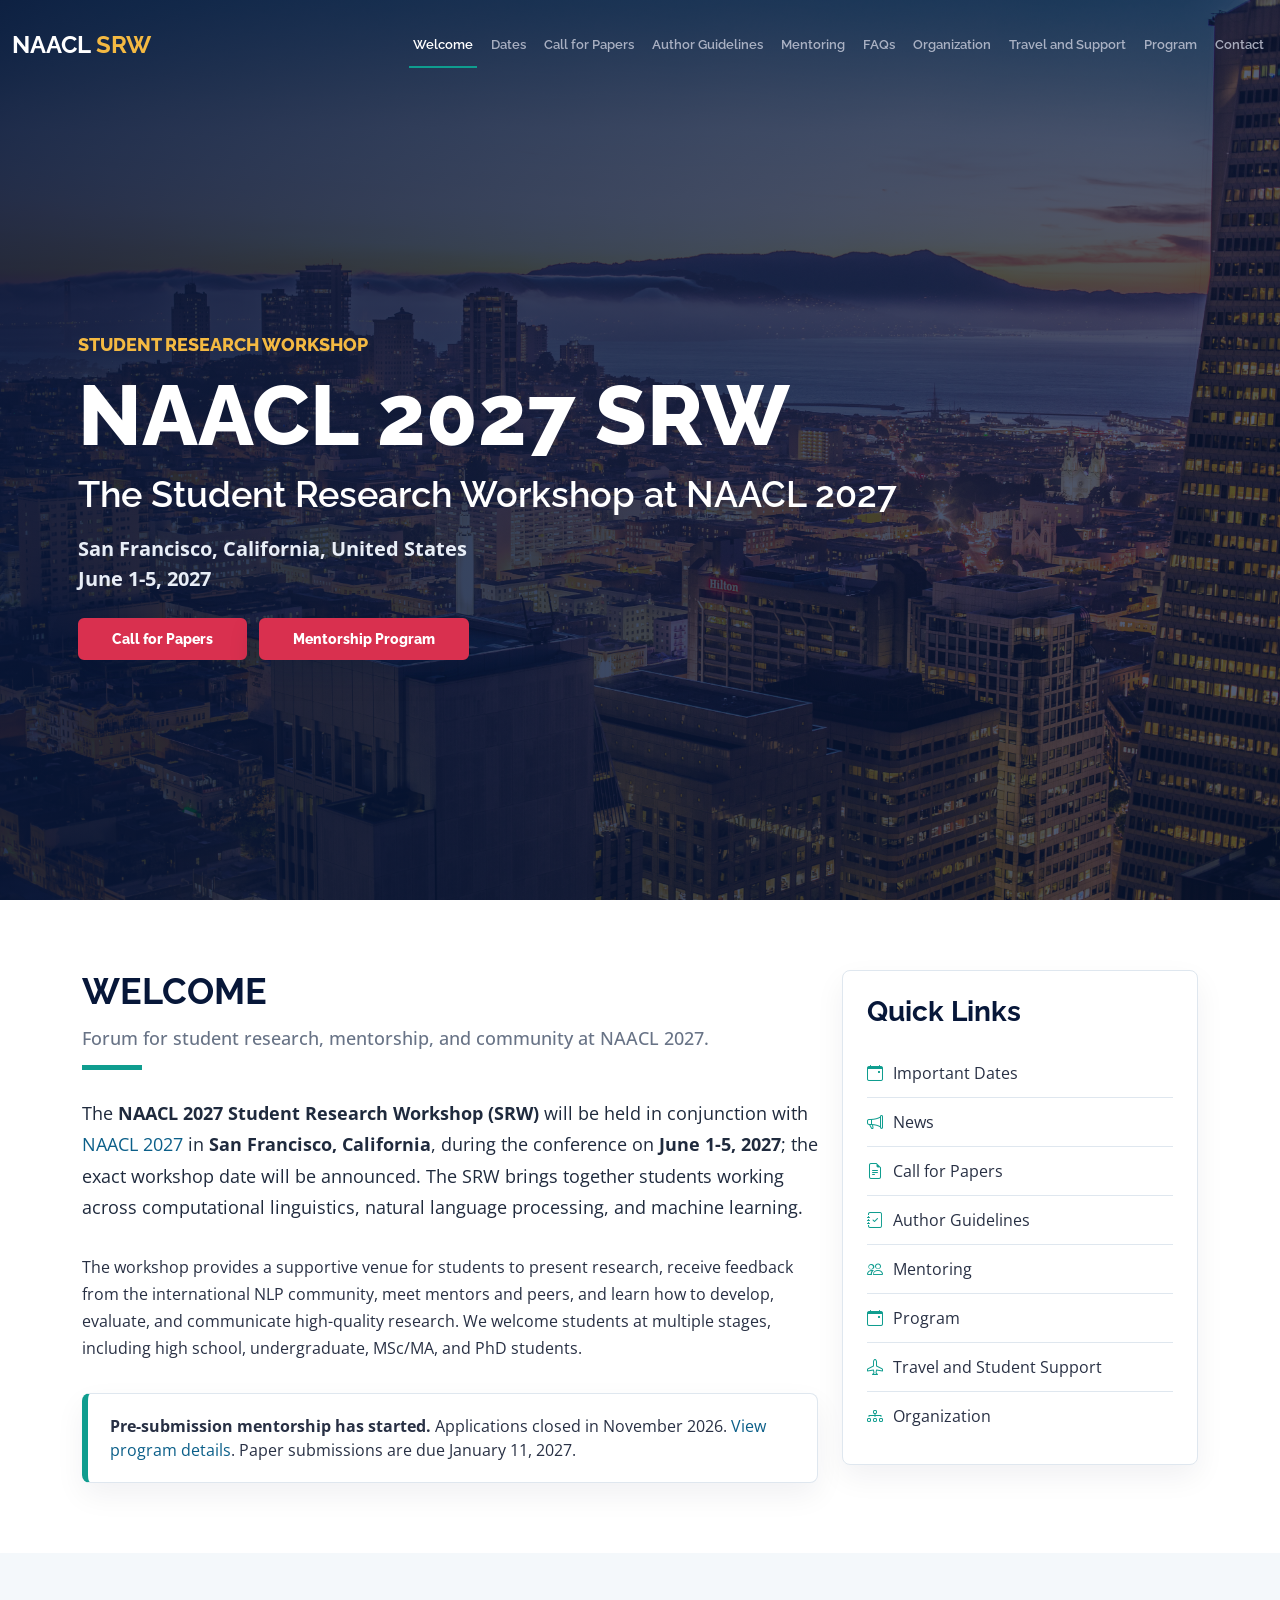
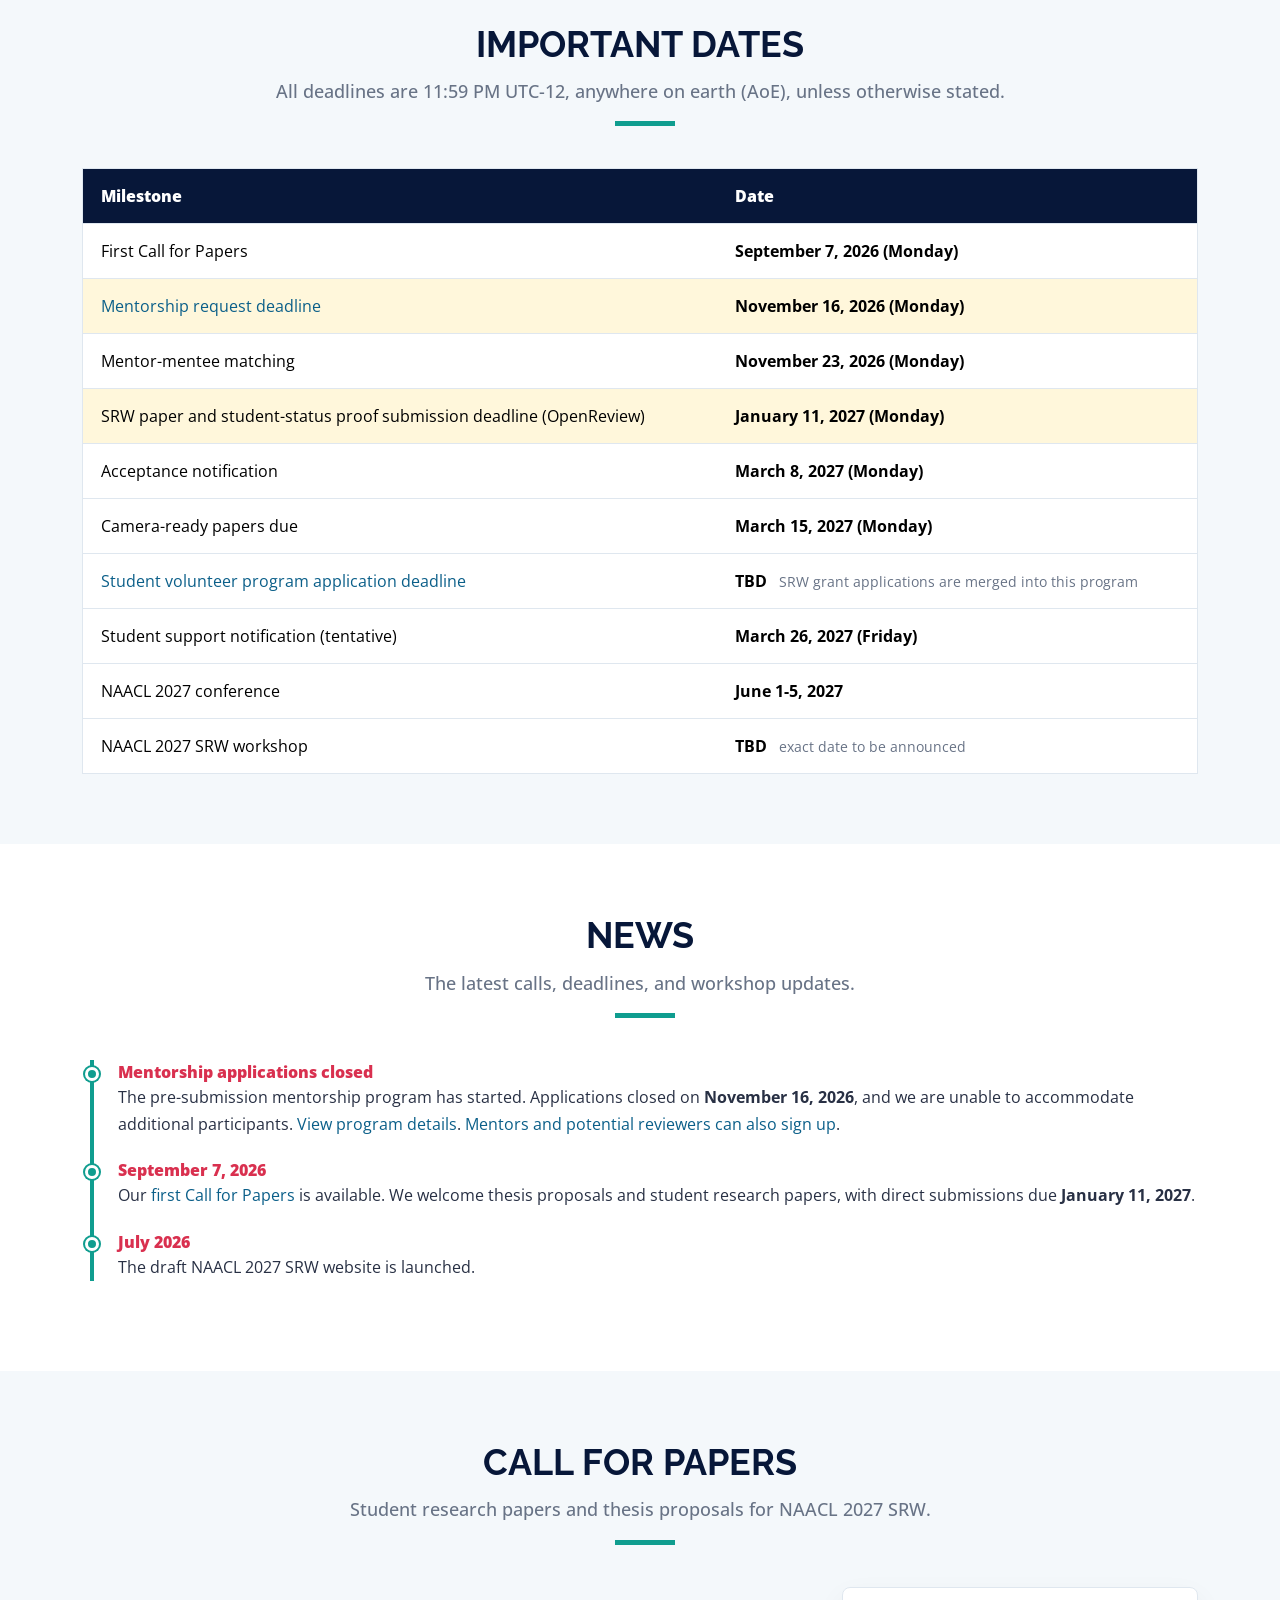
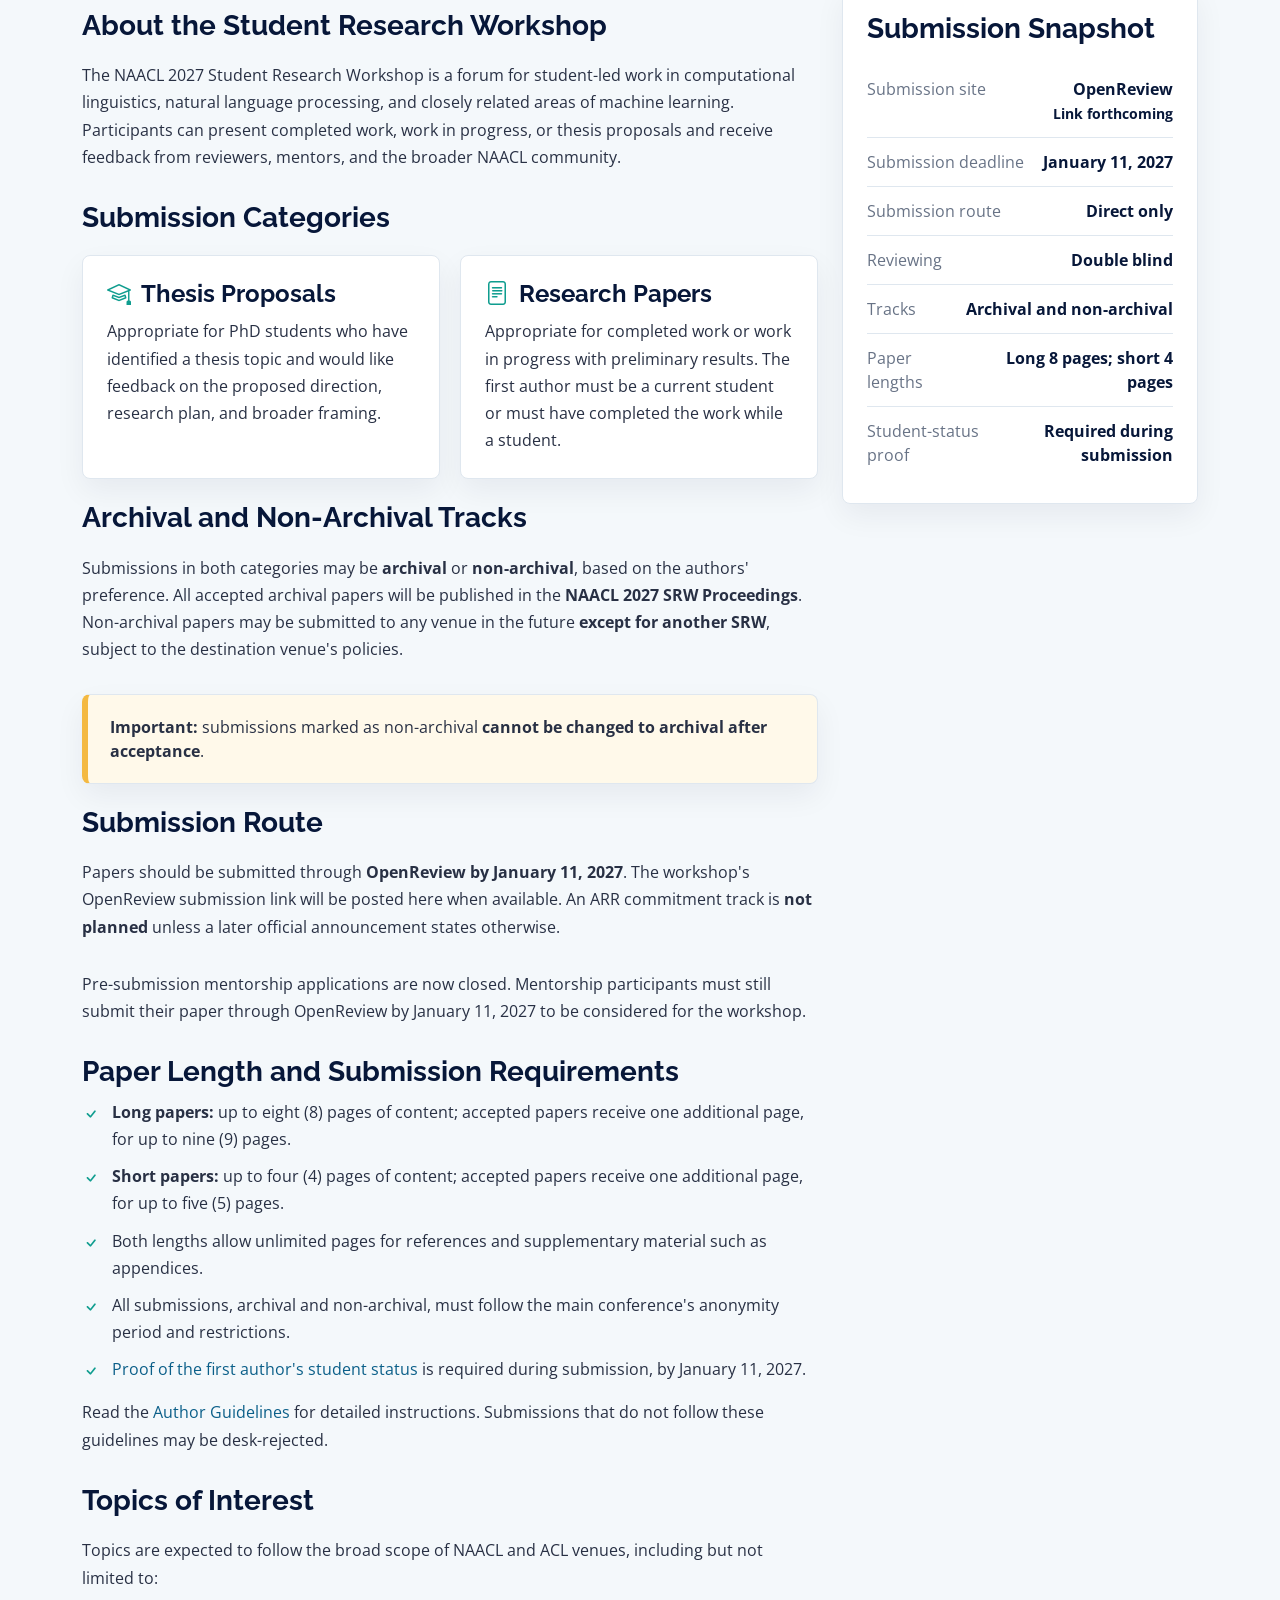
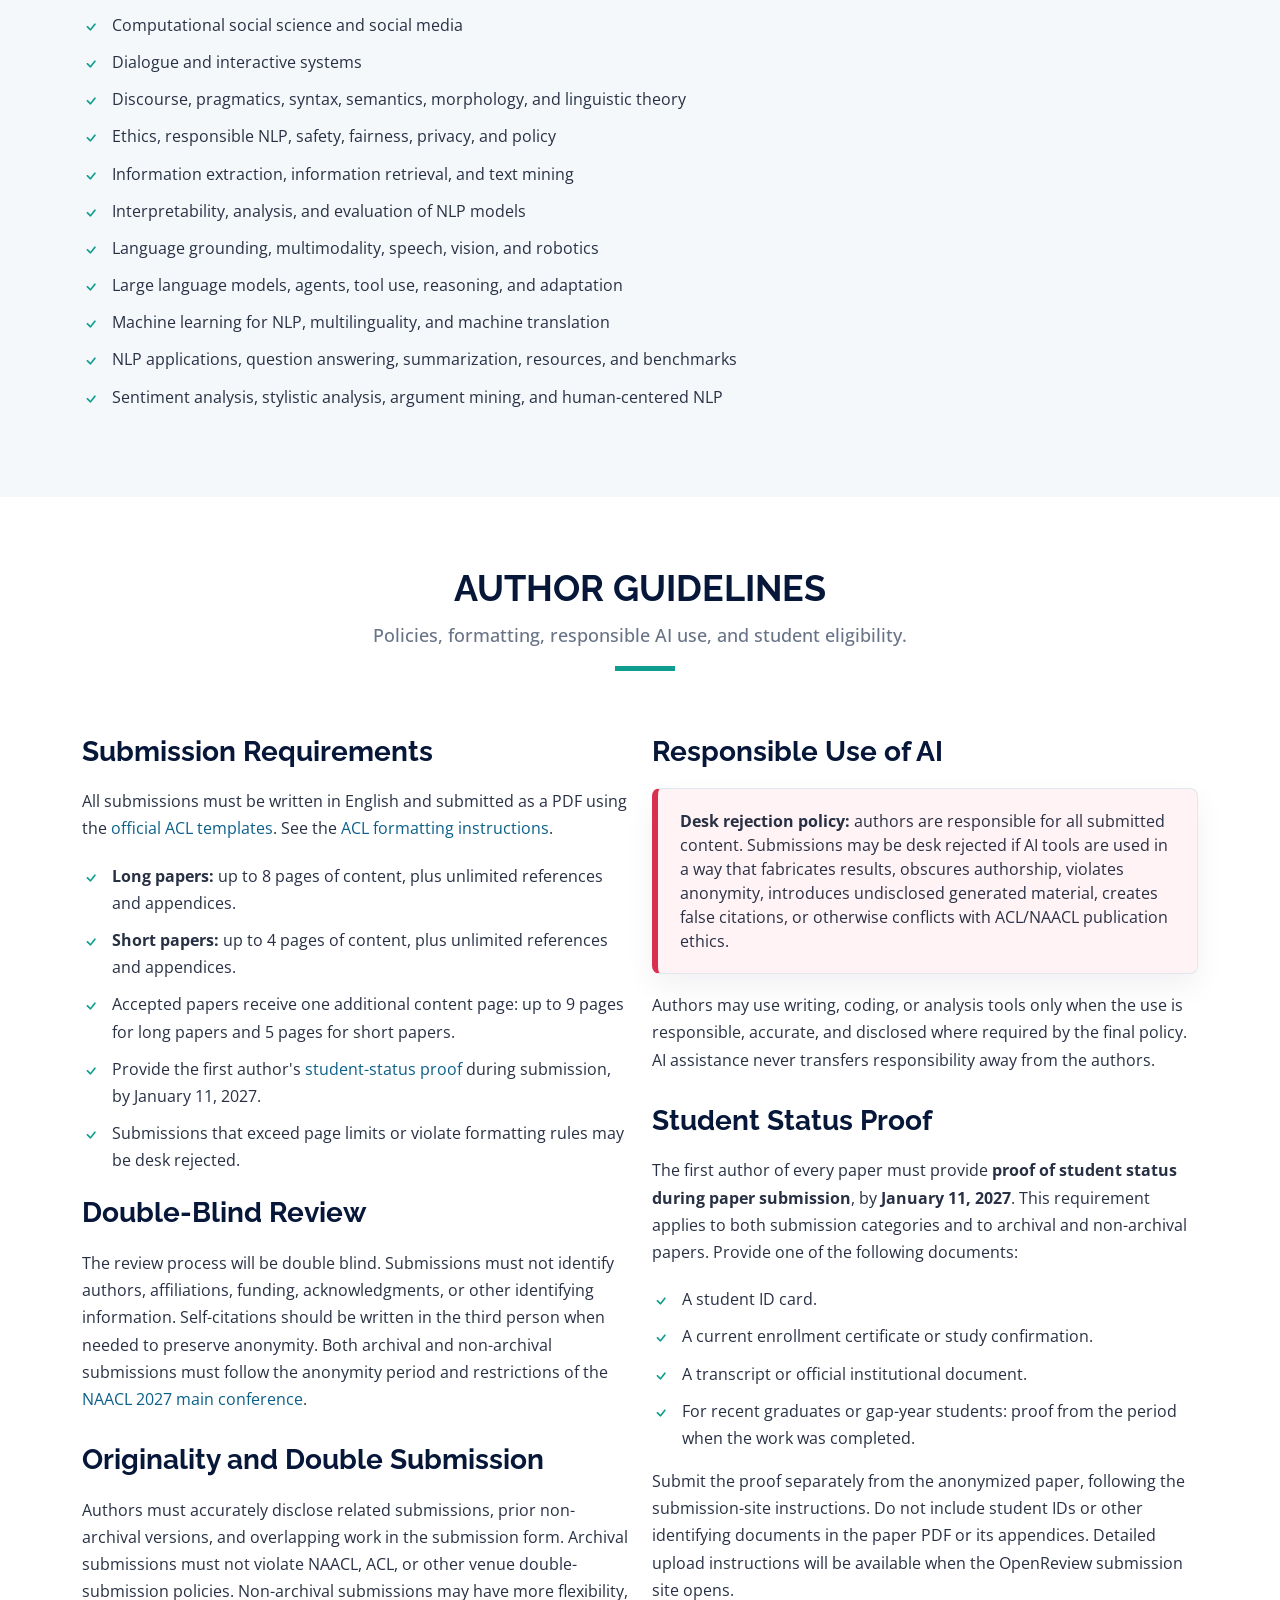
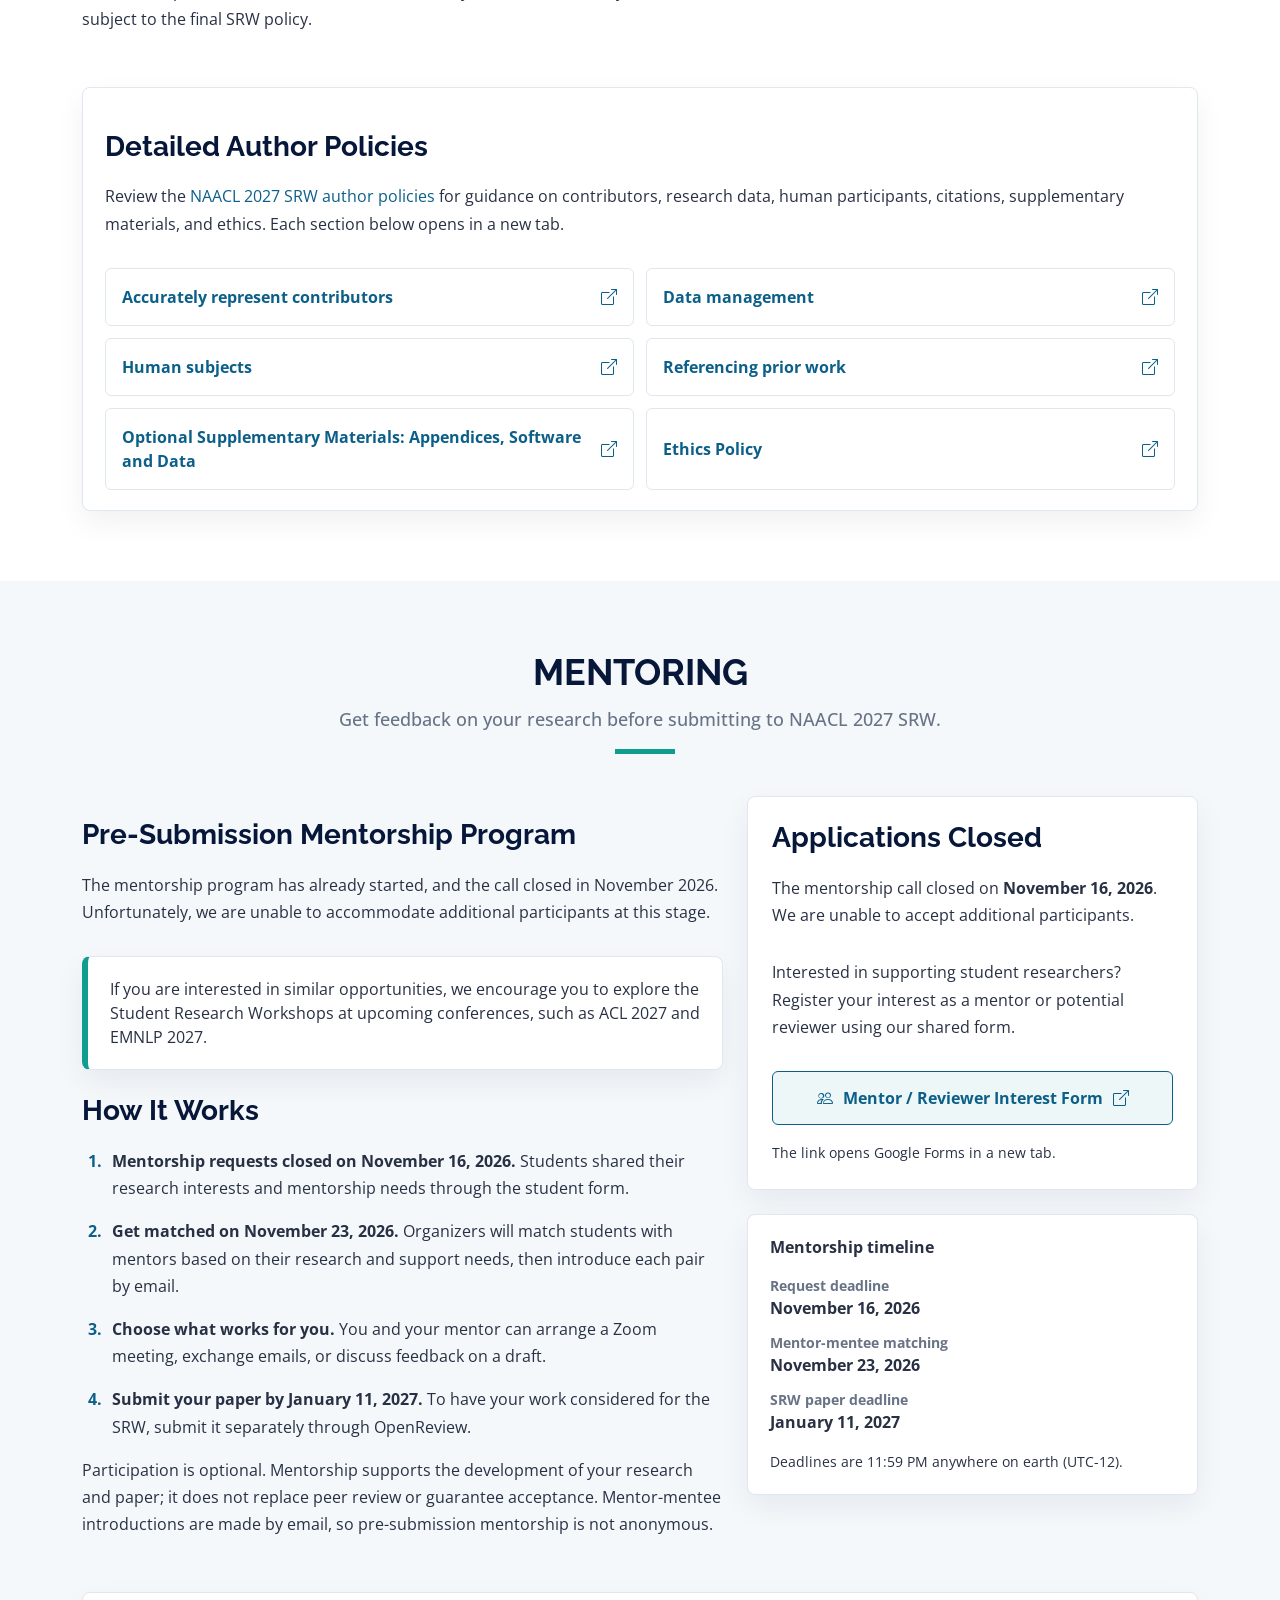
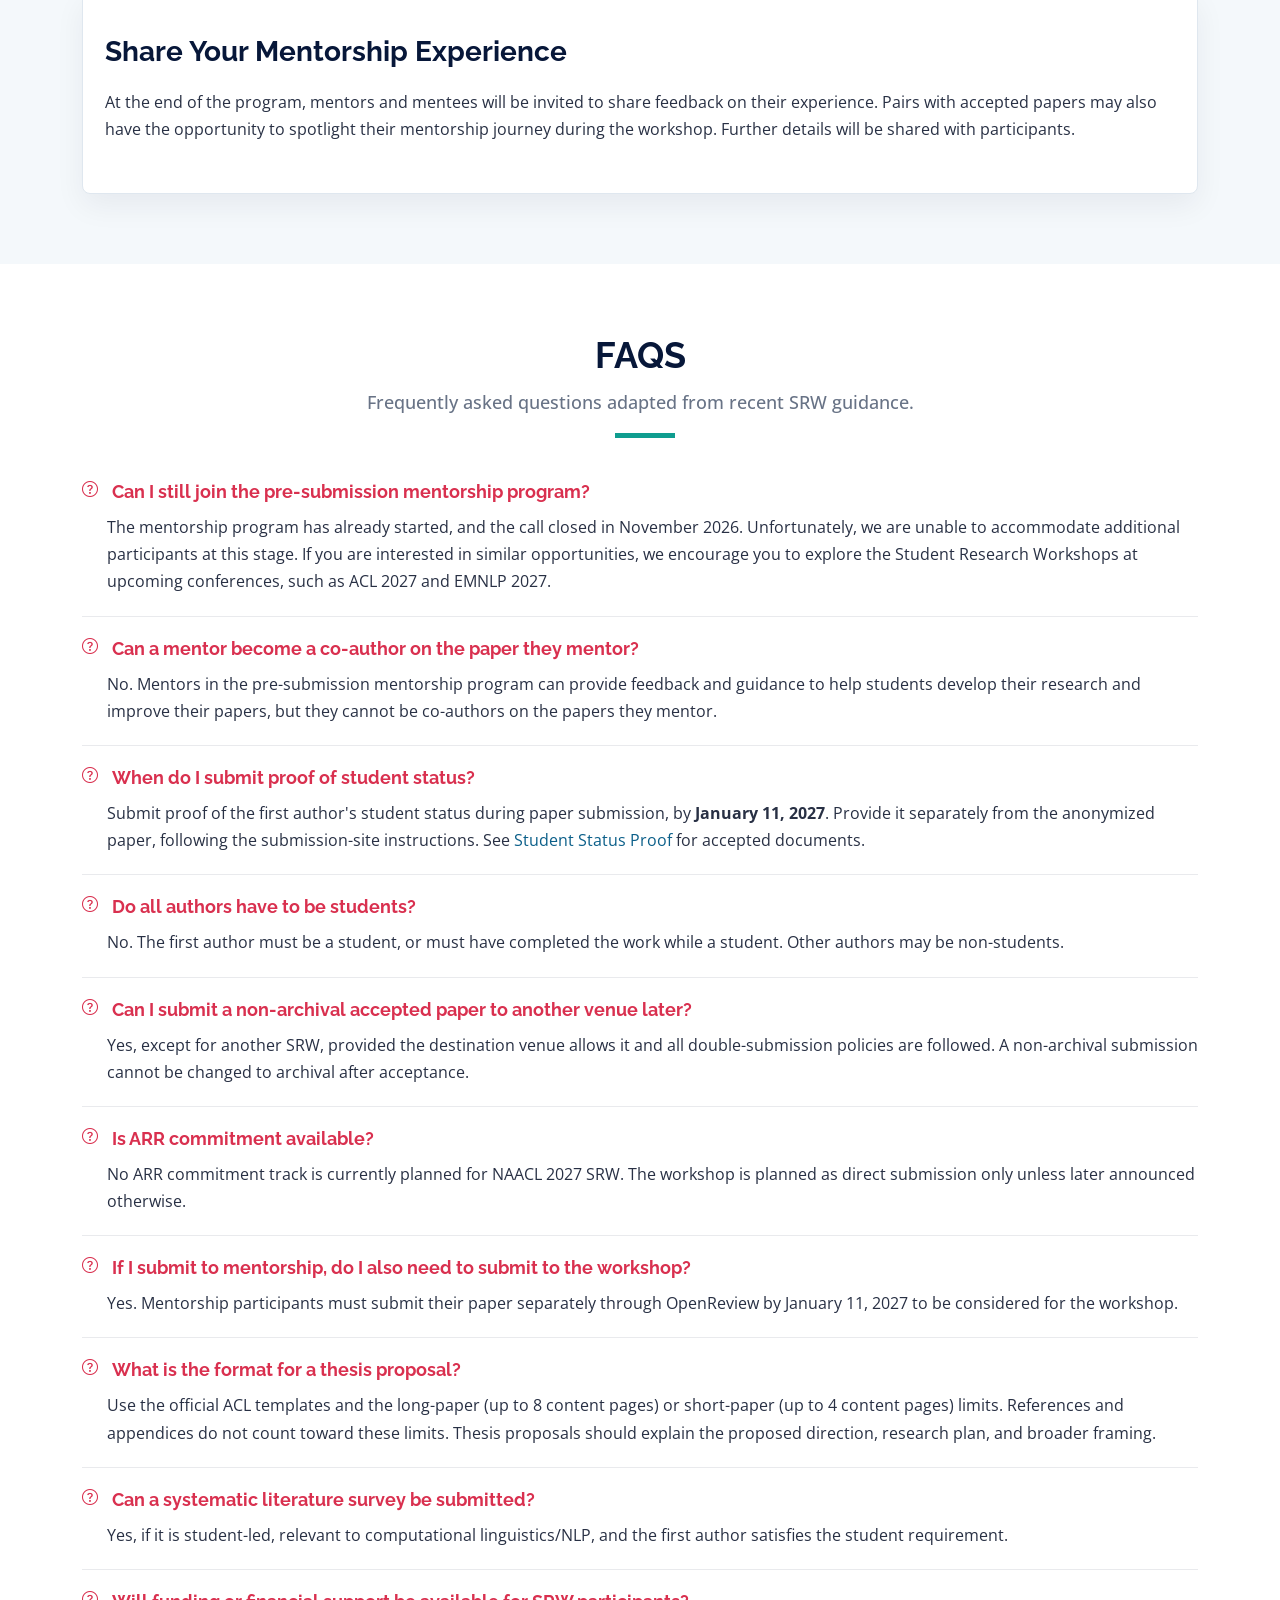
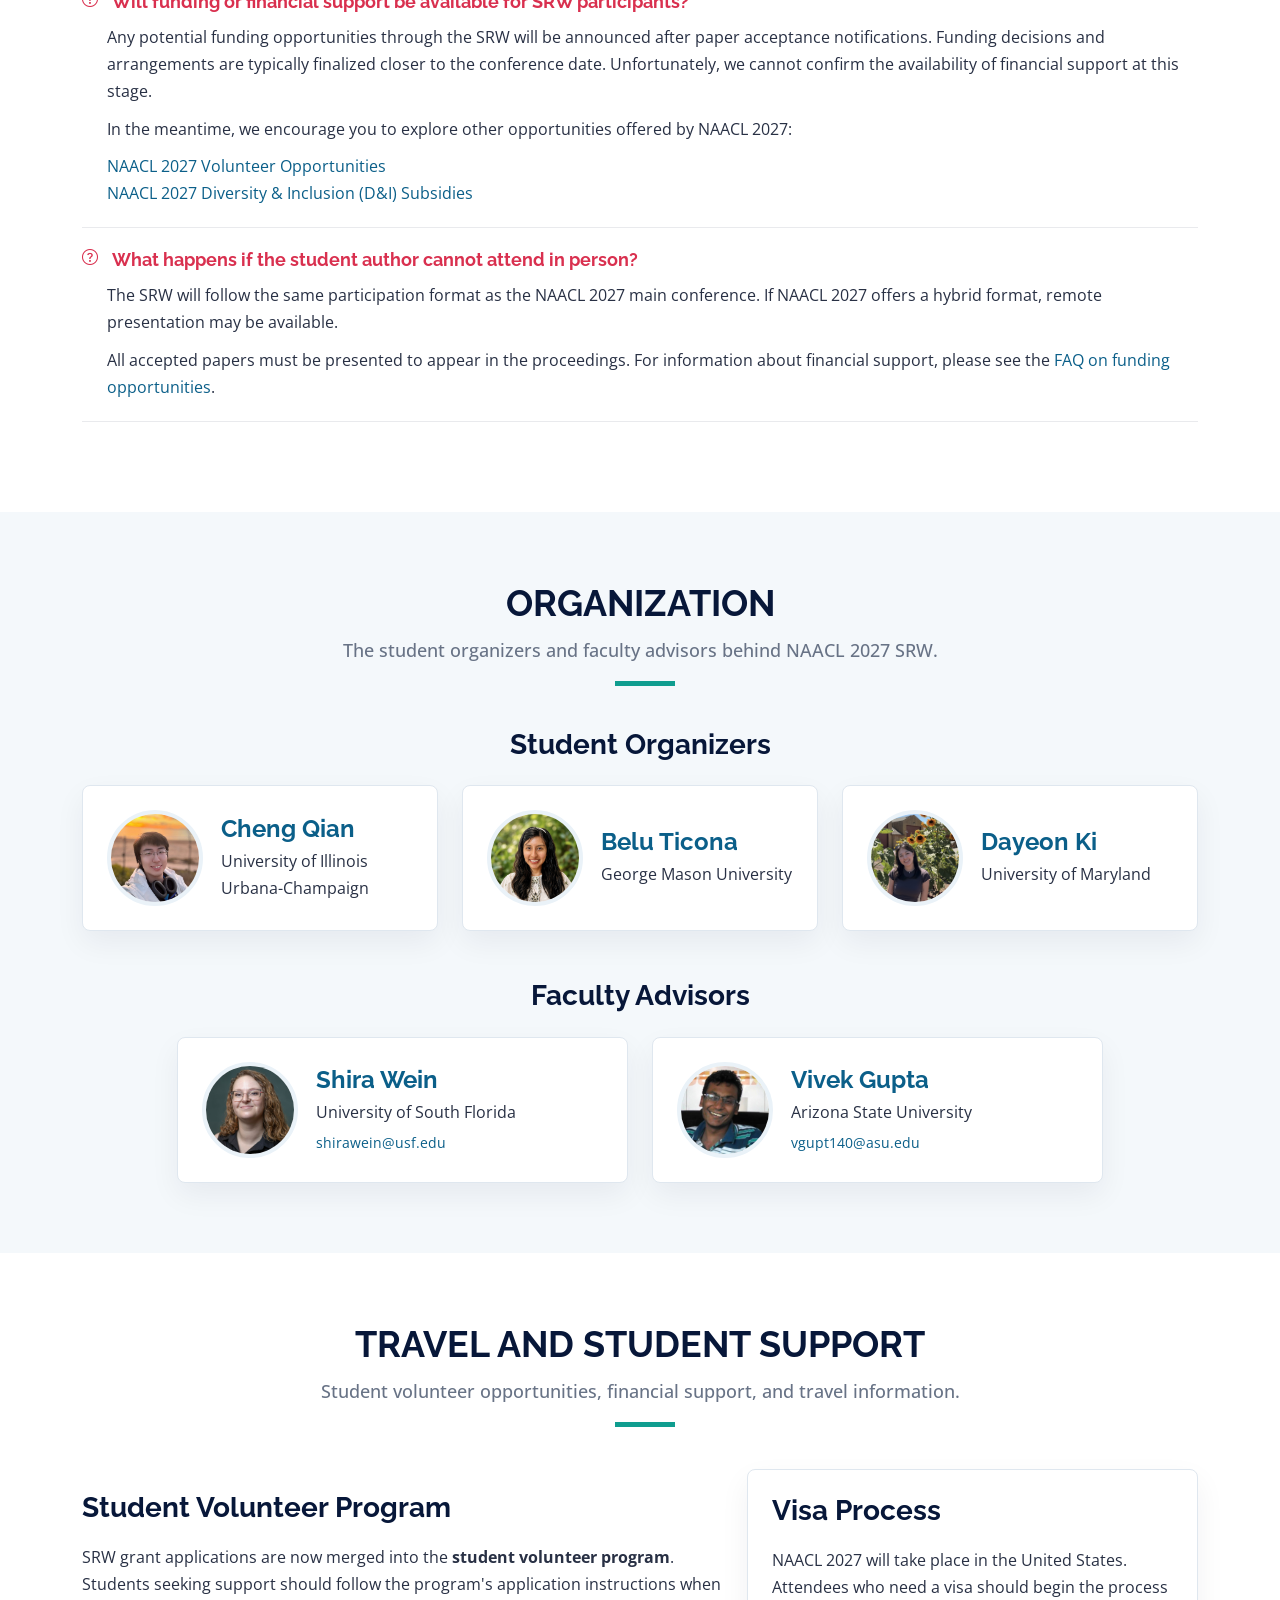
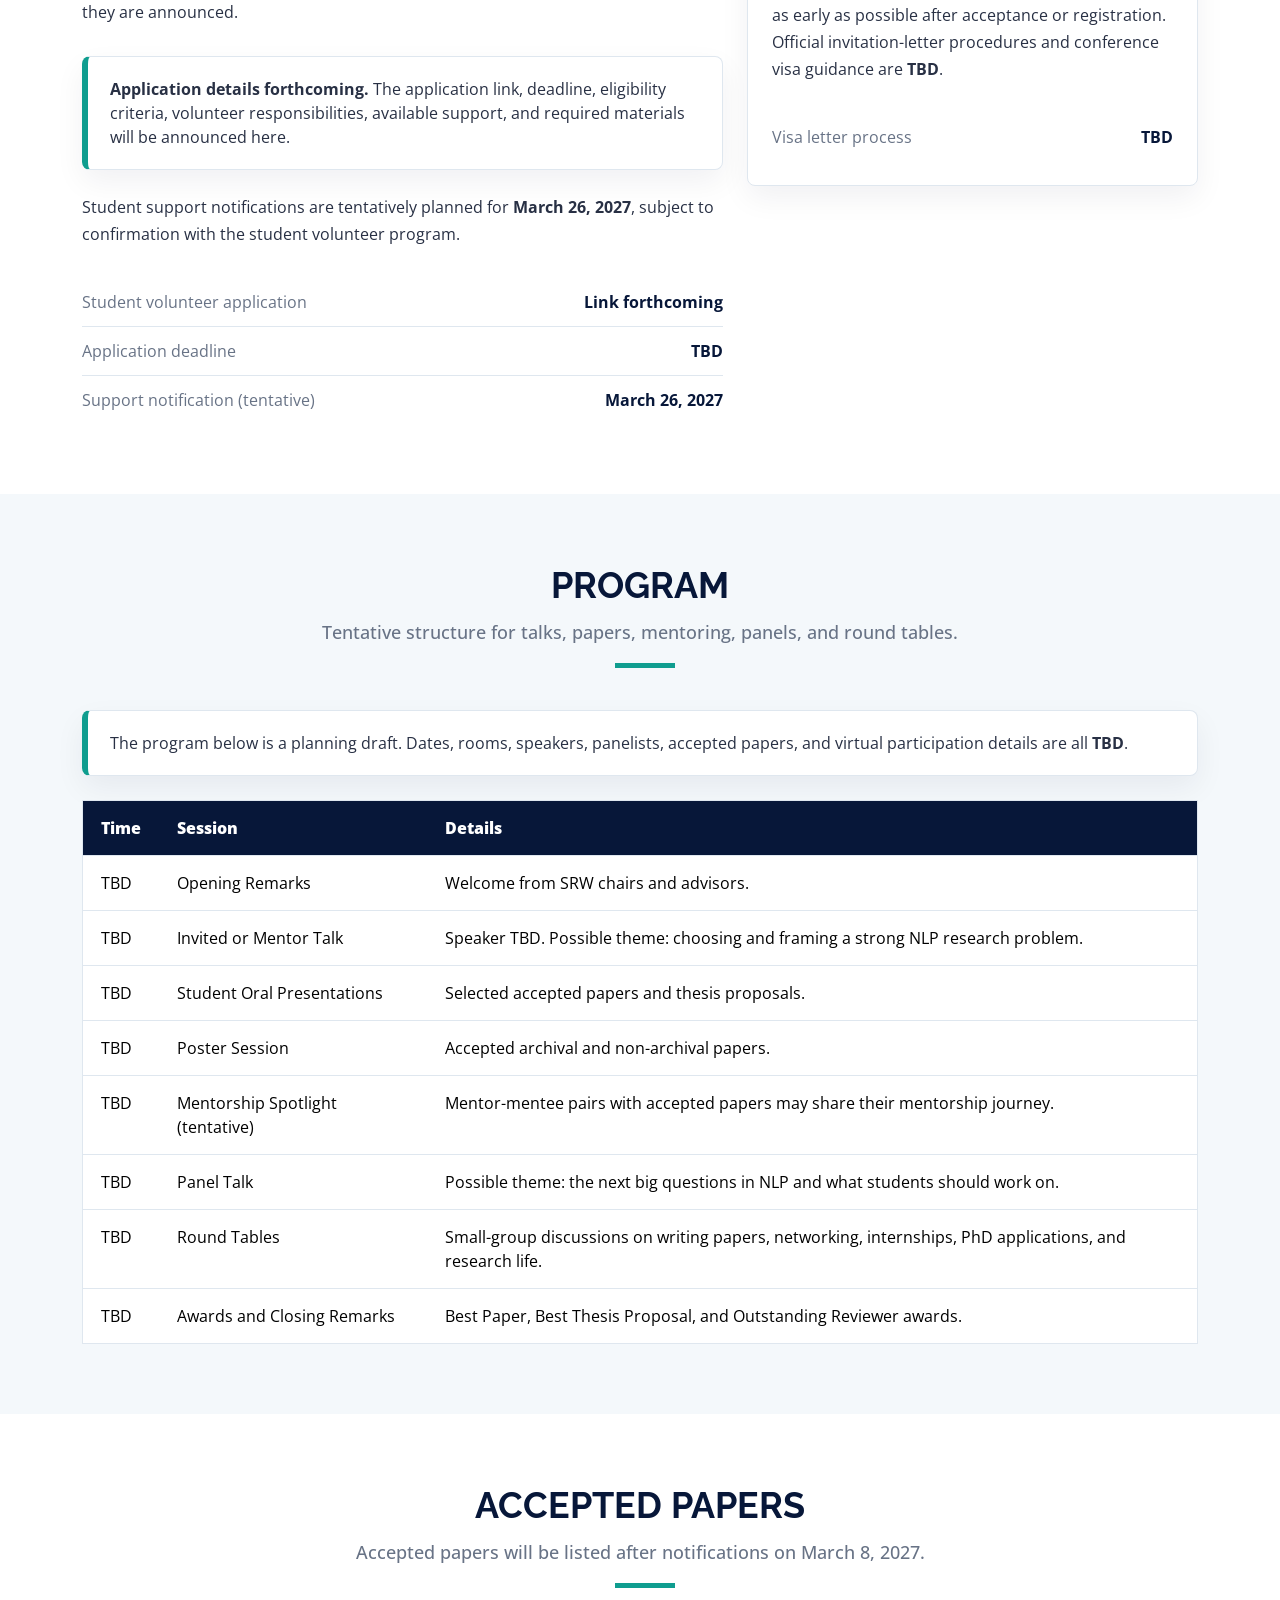
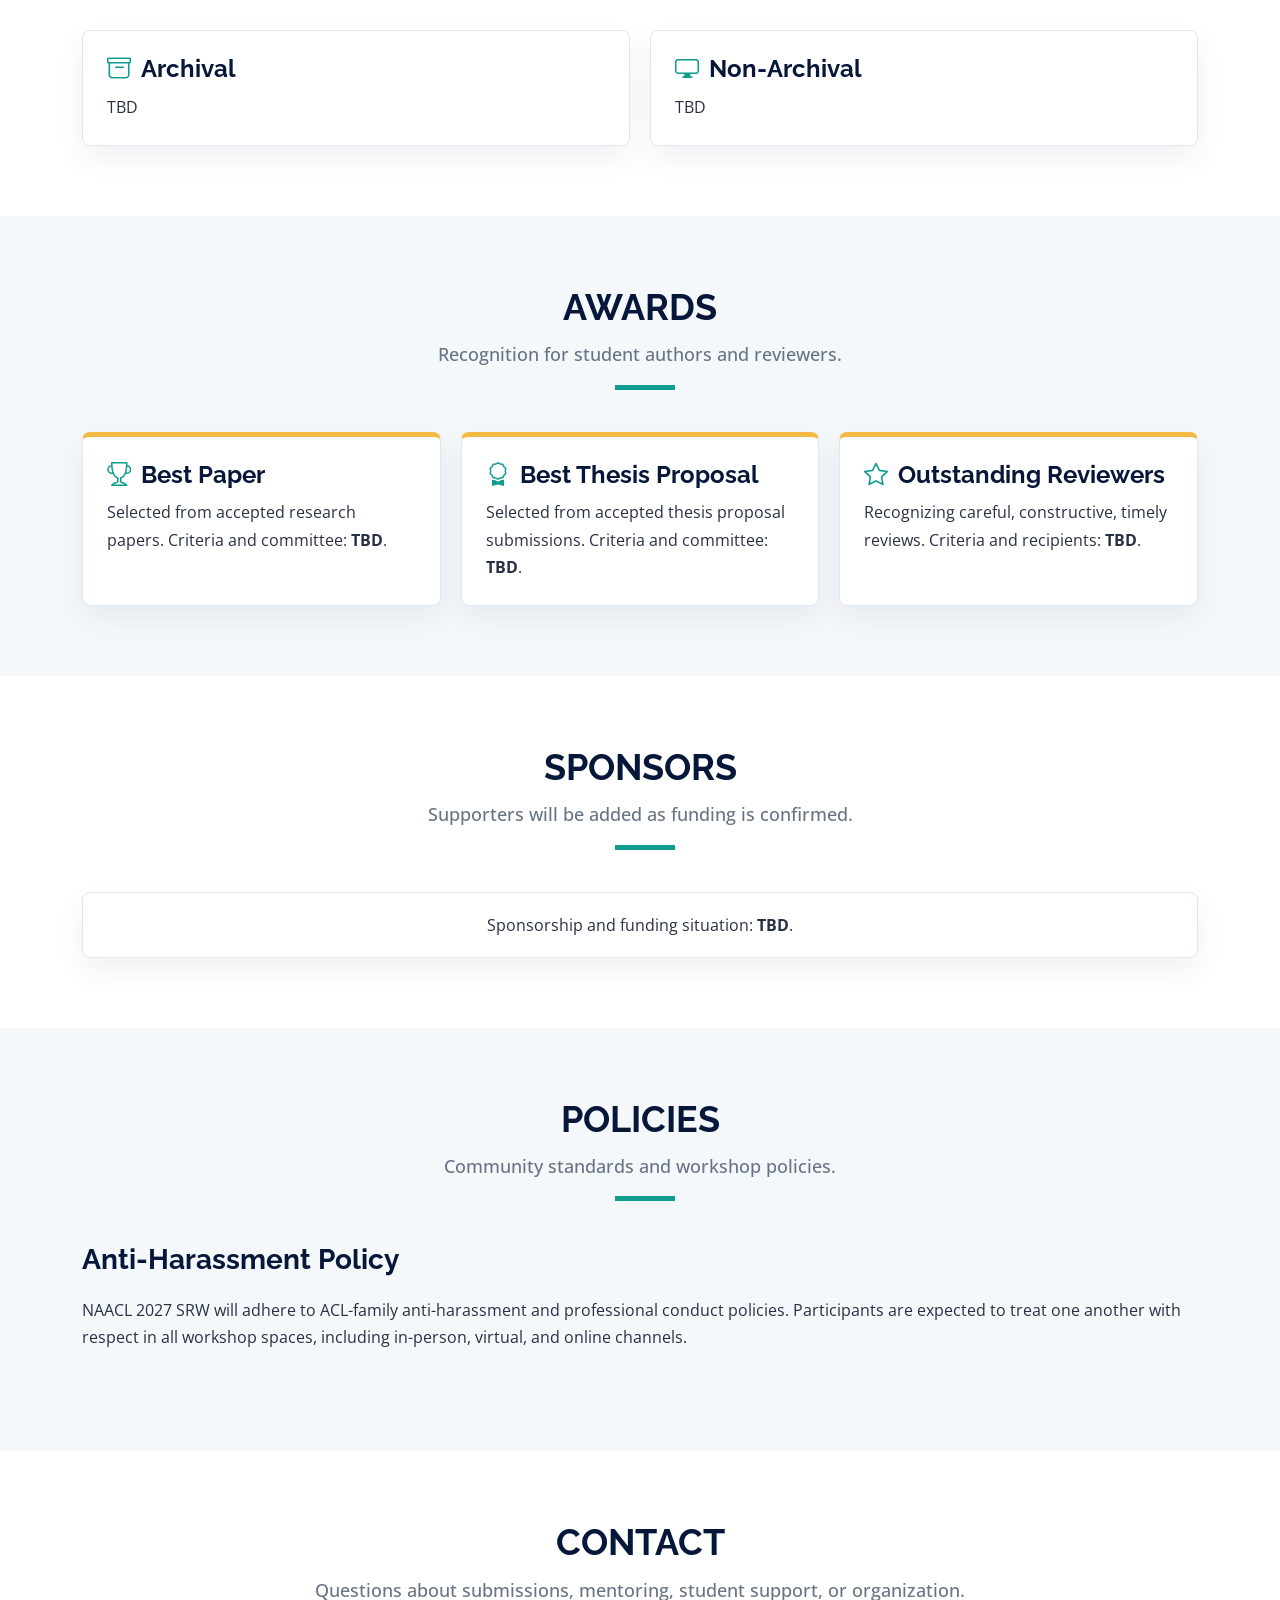
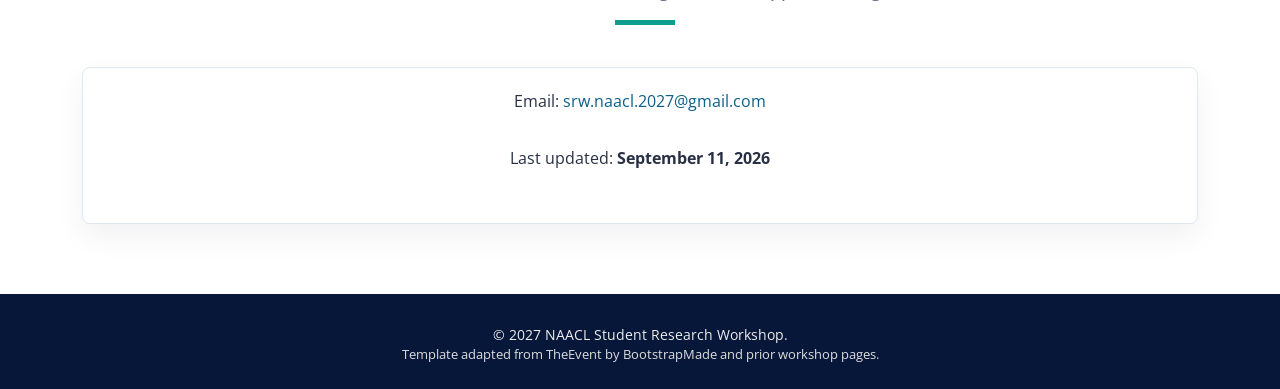
==== commit 4e375d55: "Merge d3dd496bfd1e393733c9389f23b7a3c4c8f04345 into 123112c4c46a8c57ad03a7d85f3b116cfb1e55c8" ====
--- a/index.html
+++ b/index.html
@@ -60,7 +60,7 @@
       </p>
       <div class="hero-actions">
         <a class="about-btn scrollto" href="#cfp">Call for Papers</a>
-        <a class="about-btn scrollto" href="#mentoring">Get Mentorship</a>
+        <a class="about-btn scrollto" href="#mentoring">Mentorship Program</a>
       </div>
     </div>
   </section>
@@ -88,8 +88,8 @@
               MSc/MA, and PhD students.
             </p>
             <div class="notice-card accent-card">
-              <strong>Pre-submission mentorship is open!</strong> Early-stage ideas and work in progress are welcome.
-              <a href="#mentoring">Apply by November 16, 2026</a>. Paper submissions are due January 11, 2027.
+              <strong>Pre-submission mentorship has started.</strong> Applications closed in November 2026.
+              <a href="#mentoring">View program details</a>. Paper submissions are due January 11, 2027.
             </div>
           </div>
           <div class="col-lg-4">
@@ -143,8 +143,8 @@
         </div>
         <div class="timeline-list">
           <div class="timeline-item">
-            <span>Mentorship applications open</span>
-            <p>Looking for feedback on an idea, preliminary results, or a draft? <a href="https://forms.gle/8MT3nQ3nhjGPcjdS9" target="_blank" rel="noopener noreferrer">Request a mentor</a> by <strong>November 16, 2026</strong>. <a href="https://docs.google.com/forms/d/e/1FAIpQLSfvZ0bjUWfC56kJcdPS6WUtGZrHaBPmIbcsY8Fpsv4SsEPKjg/viewform" target="_blank" rel="noopener noreferrer">Mentors and potential reviewers can also sign up</a>.</p>
+            <span>Mentorship applications closed</span>
+            <p>The pre-submission mentorship program has started. Applications closed on <strong>November 16, 2026</strong>, and we are unable to accommodate additional participants. <a href="#mentoring">View program details</a>. <a href="https://docs.google.com/forms/d/e/1FAIpQLSfvZ0bjUWfC56kJcdPS6WUtGZrHaBPmIbcsY8Fpsv4SsEPKjg/viewform" target="_blank" rel="noopener noreferrer">Mentors and potential reviewers can also sign up</a>.</p>
           </div>
           <div class="timeline-item">
             <span>September 7, 2026</span>
@@ -211,8 +211,7 @@
               <strong>not planned</strong> unless a later official announcement states otherwise.
             </p>
             <p>
-              For pre-submission feedback, <a href="https://forms.gle/8MT3nQ3nhjGPcjdS9" target="_blank" rel="noopener noreferrer">request mentorship by November 16, 2026</a>.
-              A complete paper is not required to request a mentor. Mentorship participants must still submit their
+              Pre-submission mentorship applications are now closed. Mentorship participants must still submit their
               paper through OpenReview by January 11, 2027 to be considered for the workshop.
             </p>
             <h3>Paper Length and Submission Requirements</h3>
@@ -383,16 +382,16 @@
           <div class="col-lg-7">
             <h3>Pre-Submission Mentorship Program</h3>
             <p>
-              Interested in submitting to the <strong>NAACL 2027 Student Research Workshop</strong> and looking for
-              feedback on your work? Sign up for our pre-submission mentorship program!
+              The mentorship program has already started, and the call closed in November 2026.
+              Unfortunately, we are unable to accommodate additional participants at this stage.
             </p>
             <div class="notice-card accent-card mb-4">
-              <strong>You do not need a complete or mature paper to participate.</strong> Whether you have an
-              early-stage idea, ongoing research, preliminary results, or a paper draft, we encourage you to apply.
+              If you are interested in similar opportunities, we encourage you to explore the Student Research
+              Workshops at upcoming conferences, such as ACL 2027 and EMNLP 2027.
             </div>
             <h3>How It Works</h3>
             <ol class="mentorship-steps">
-              <li><strong>Request a mentor by November 16, 2026.</strong> Use the student form to share your research interests and mentorship needs.</li>
+              <li><strong>Mentorship requests closed on November 16, 2026.</strong> Students shared their research interests and mentorship needs through the student form.</li>
               <li><strong>Get matched on November 23, 2026.</strong> Organizers will match students with mentors based on their research and support needs, then introduce each pair by email.</li>
               <li><strong>Choose what works for you.</strong> You and your mentor can arrange a Zoom meeting, exchange emails, or discuss feedback on a draft.</li>
               <li><strong>Submit your paper by January 11, 2027.</strong> To have your work considered for the SRW, submit it separately through OpenReview.</li>
@@ -405,12 +404,11 @@
           </div>
           <div class="col-lg-5">
             <div class="side-panel mentorship-signup">
-              <h3>Join the Program</h3>
-              <p>Students: request feedback on your idea or research by <strong>November 16, 2026</strong>.</p>
-              <a class="signup-link" href="https://forms.gle/8MT3nQ3nhjGPcjdS9" target="_blank" rel="noopener noreferrer"><i class="bi bi-mortarboard" aria-hidden="true"></i> Apply as a Mentee <i class="bi bi-box-arrow-up-right" aria-hidden="true"></i></a>
+              <h3>Applications Closed</h3>
+              <p>The mentorship call closed on <strong>November 16, 2026</strong>. We are unable to accept additional participants.</p>
               <p class="mt-4">Interested in supporting student researchers? Register your interest as a mentor or potential reviewer using our shared form.</p>
               <a class="signup-link signup-link-secondary" href="https://docs.google.com/forms/d/e/1FAIpQLSfvZ0bjUWfC56kJcdPS6WUtGZrHaBPmIbcsY8Fpsv4SsEPKjg/viewform" target="_blank" rel="noopener noreferrer"><i class="bi bi-people" aria-hidden="true"></i> Mentor / Reviewer Interest Form <i class="bi bi-box-arrow-up-right" aria-hidden="true"></i></a>
-              <p class="small mt-3 mb-0">Both links open Google Forms in a new tab.</p>
+              <p class="small mt-3 mb-0">The link opens Google Forms in a new tab.</p>
             </div>
             <div class="notice-card mt-4">
               <strong>Mentorship timeline</strong>
@@ -443,8 +441,12 @@
 
         <ul class="faq-list">
           <li>
-            <div class="question"><i class="bi bi-question-circle"></i> Do I need a finished paper to request mentorship?</div>
-            <p>No. Early-stage ideas, ongoing work, preliminary results, and drafts are all welcome. <a href="https://forms.gle/8MT3nQ3nhjGPcjdS9" target="_blank" rel="noopener noreferrer">Apply for mentorship</a> by November 16, 2026.</p>
+            <div class="question"><i class="bi bi-question-circle"></i> Can I still join the pre-submission mentorship program?</div>
+            <p>The mentorship program has already started, and the call closed in November 2026. Unfortunately, we are unable to accommodate additional participants at this stage. If you are interested in similar opportunities, we encourage you to explore the Student Research Workshops at upcoming conferences, such as ACL 2027 and EMNLP 2027.</p>
+          </li>
+          <li>
+            <div class="question"><i class="bi bi-question-circle"></i> Can a mentor become a co-author on the paper they mentor?</div>
+            <p>No. Mentors in the pre-submission mentorship program can provide feedback and guidance to help students develop their research and improve their papers, but they cannot be co-authors on the papers they mentor.</p>
           </li>
           <li>
             <div class="question"><i class="bi bi-question-circle"></i> When do I submit proof of student status?</div>
@@ -466,7 +468,7 @@
           </li>
           <li>
             <div class="question"><i class="bi bi-question-circle"></i> If I submit to mentorship, do I also need to submit to the workshop?</div>
-            <p>Yes, if you want your paper considered for the workshop. Request mentorship through the student form by November 16, 2026, then submit your paper separately through OpenReview by January 11, 2027.</p>
+            <p>Yes. Mentorship participants must submit their paper separately through OpenReview by January 11, 2027 to be considered for the workshop.</p>
           </li>
           <li>
             <div class="question"><i class="bi bi-question-circle"></i> What is the format for a thesis proposal?</div>
@@ -476,9 +478,21 @@
             <div class="question"><i class="bi bi-question-circle"></i> Can a systematic literature survey be submitted?</div>
             <p>Yes, if it is student-led, relevant to computational linguistics/NLP, and the first author satisfies the student requirement.</p>
           </li>
+          <li id="faq-funding">
+            <div class="question"><i class="bi bi-question-circle"></i> Will funding or financial support be available for SRW participants?</div>
+            <p>Any potential funding opportunities through the SRW will be announced after paper acceptance notifications.
+              Funding decisions and arrangements are typically finalized closer to the conference date.
+              Unfortunately, we cannot confirm the availability of financial support at this stage.</p>
+            <p>In the meantime, we encourage you to explore other opportunities offered by NAACL 2027:</p>
+            <p>
+              <a href="https://2027.naacl.org/calls/volunteers/" target="_blank" rel="noopener noreferrer">NAACL 2027 Volunteer Opportunities</a><br>
+              <a href="https://2027.naacl.org/calls/di_subsidies/" target="_blank" rel="noopener noreferrer">NAACL 2027 Diversity &amp; Inclusion (D&amp;I) Subsidies</a>
+            </p>
+          </li>
           <li>
             <div class="question"><i class="bi bi-question-circle"></i> What happens if the student author cannot attend in person?</div>
-            <p>Presentation expectations, remote options, and travel support will be announced after coordination with NAACL 2027.</p>
+            <p>The SRW will follow the same participation format as the NAACL 2027 main conference. If NAACL 2027 offers a hybrid format, remote presentation may be available.</p>
+            <p>All accepted papers must be presented to appear in the proceedings. For information about financial support, please see the <a href="#faq-funding">FAQ on funding opportunities</a>.</p>
           </li>
         </ul>
       </div>
@@ -768,7 +782,7 @@
           <p>Questions about submissions, mentoring, student support, or organization.</p>
         </div>
         <div class="contact-box">
-          <p>Email: <a href="mailto:naacl27-srw@googlegroups.com">naacl27-srw@googlegroups.com</a></p>
+          <p>Email: <a href="mailto:srw.naacl.2027@gmail.com">srw.naacl.2027@gmail.com</a></p>
           <p>Last updated: <strong>September 11, 2026</strong></p>
         </div>
       </div>
